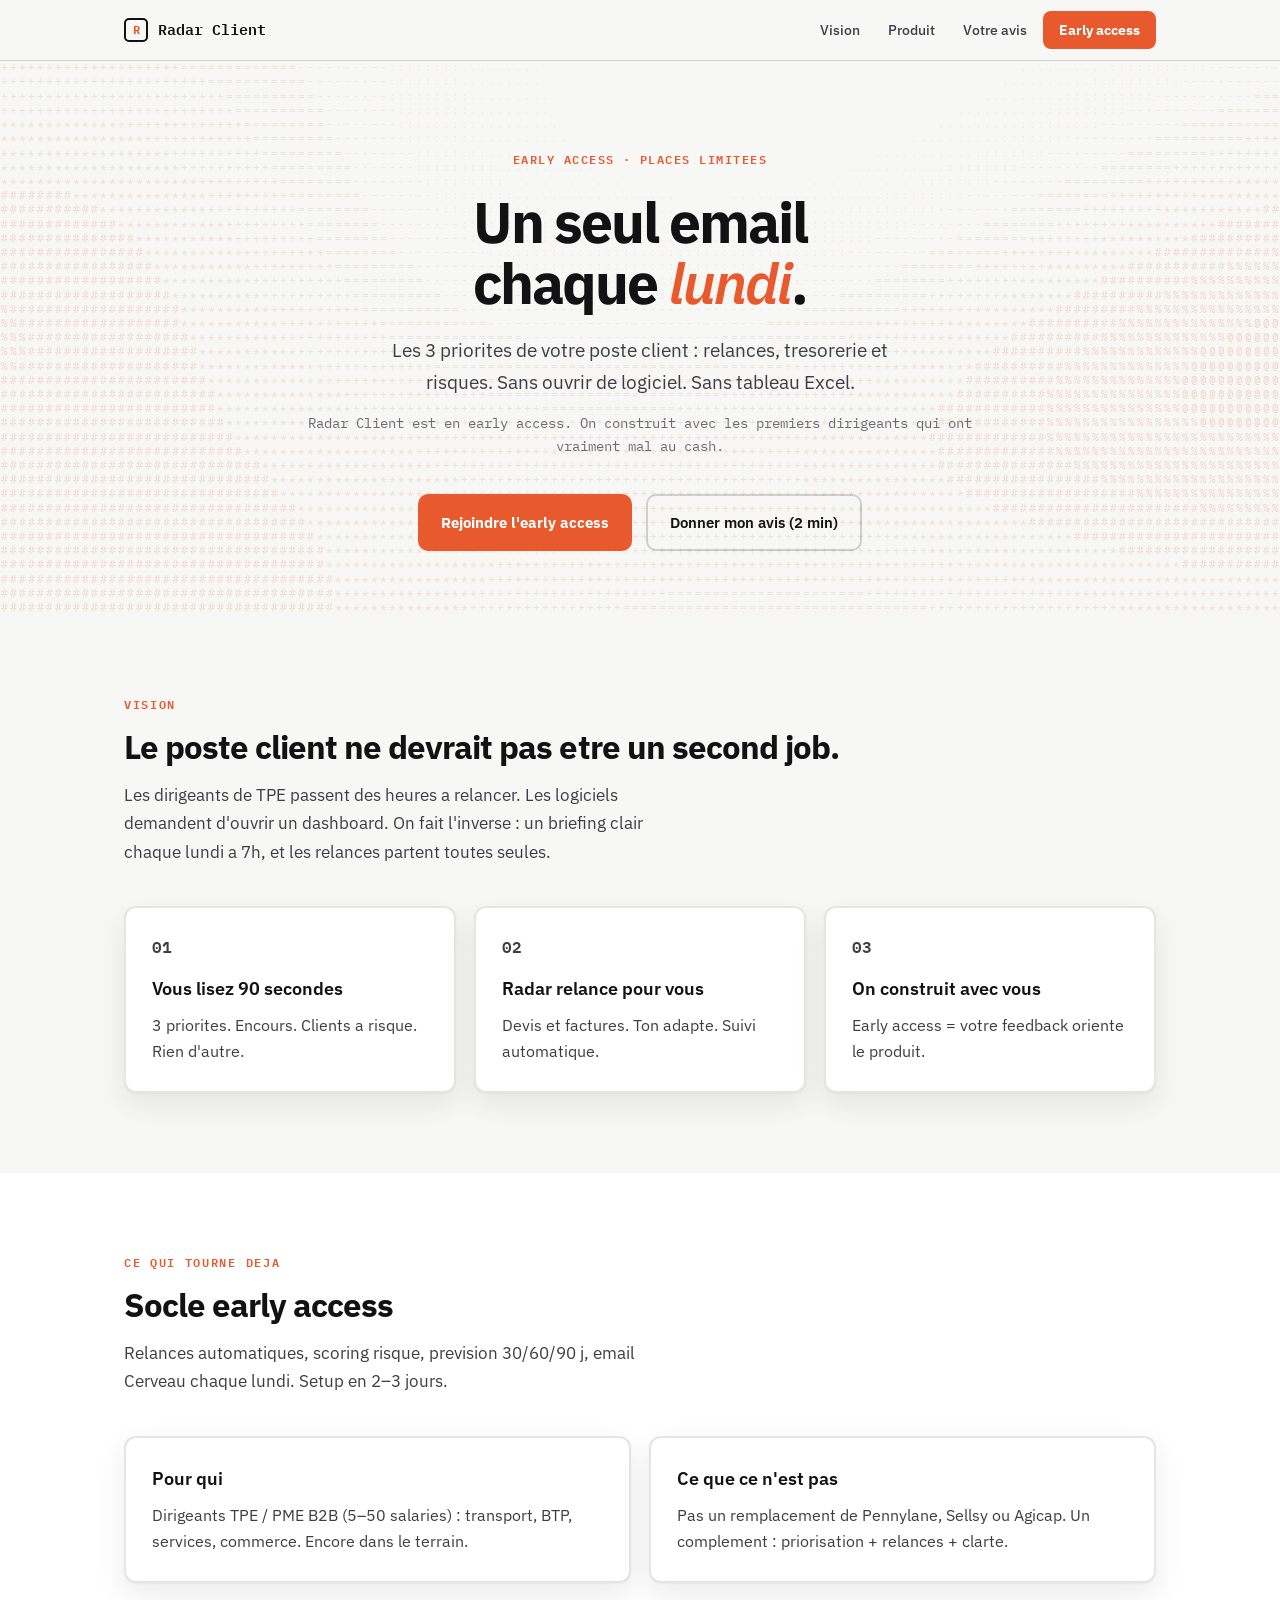
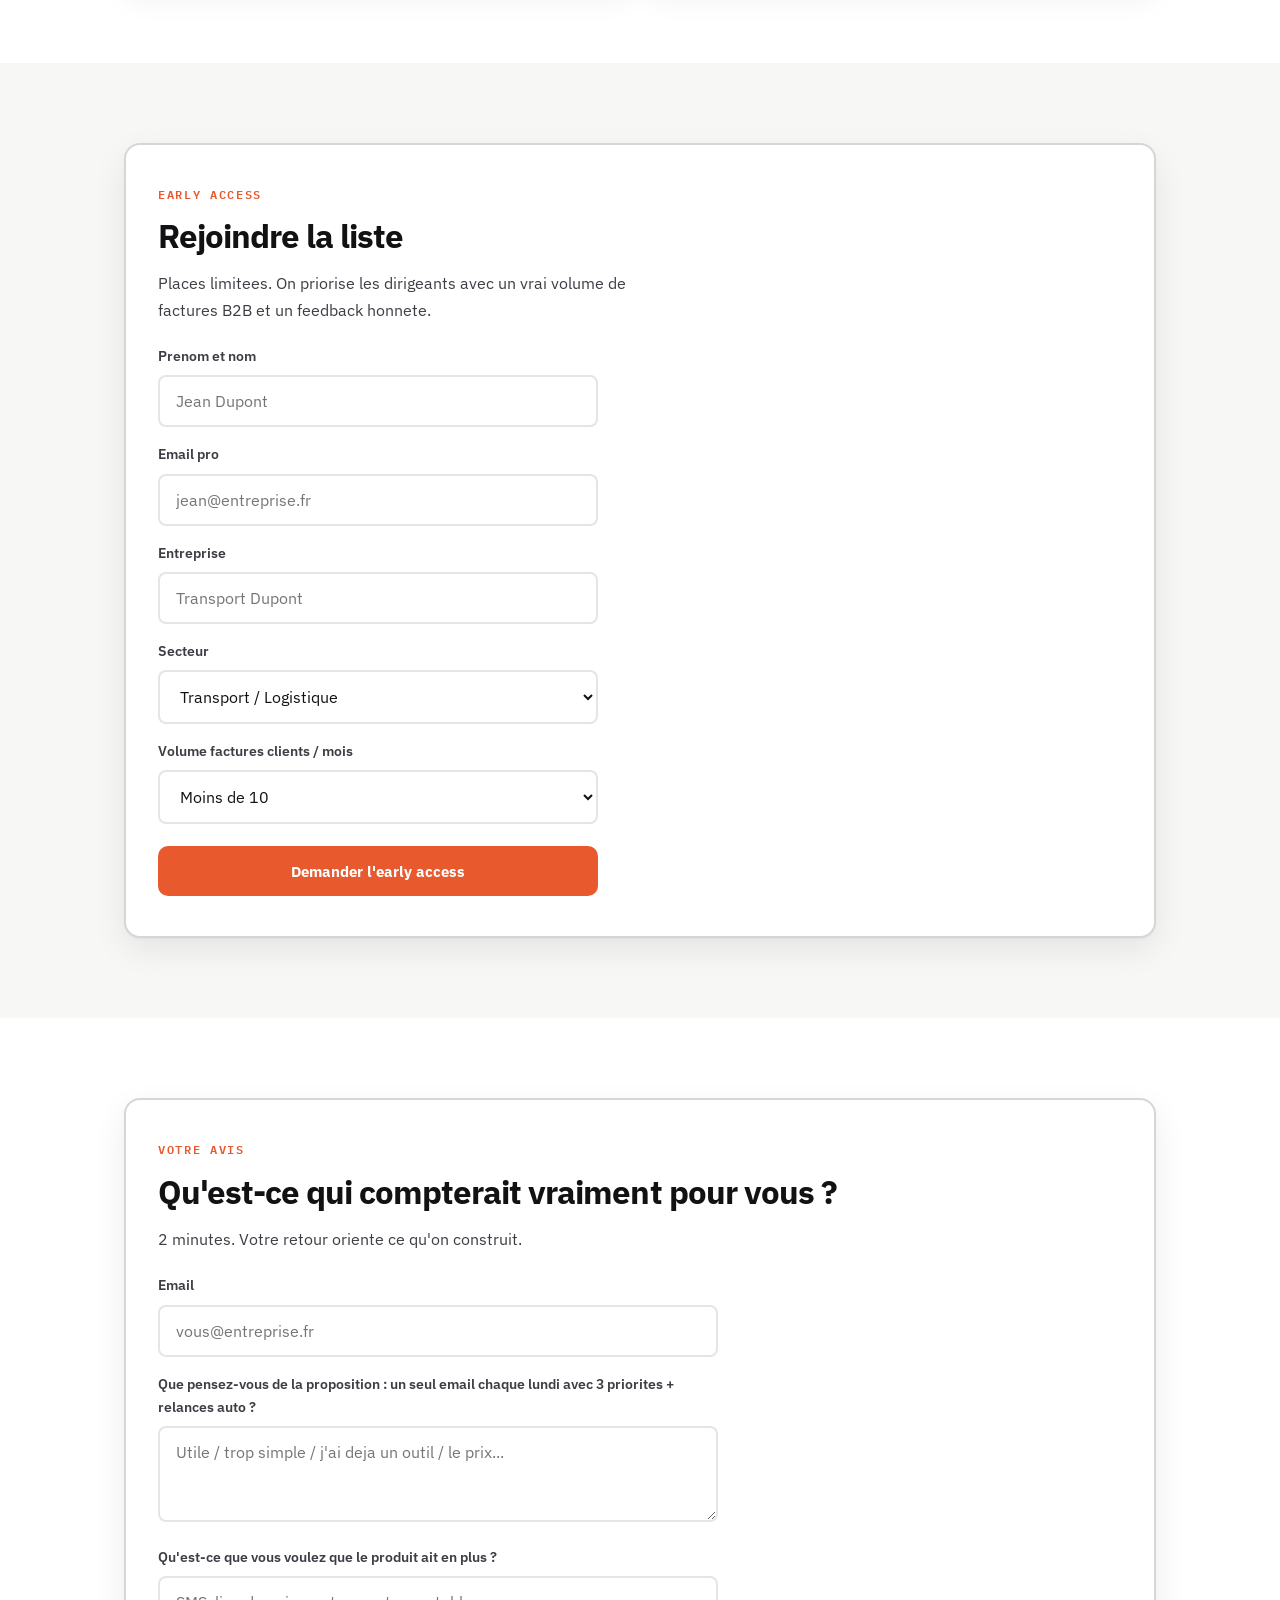
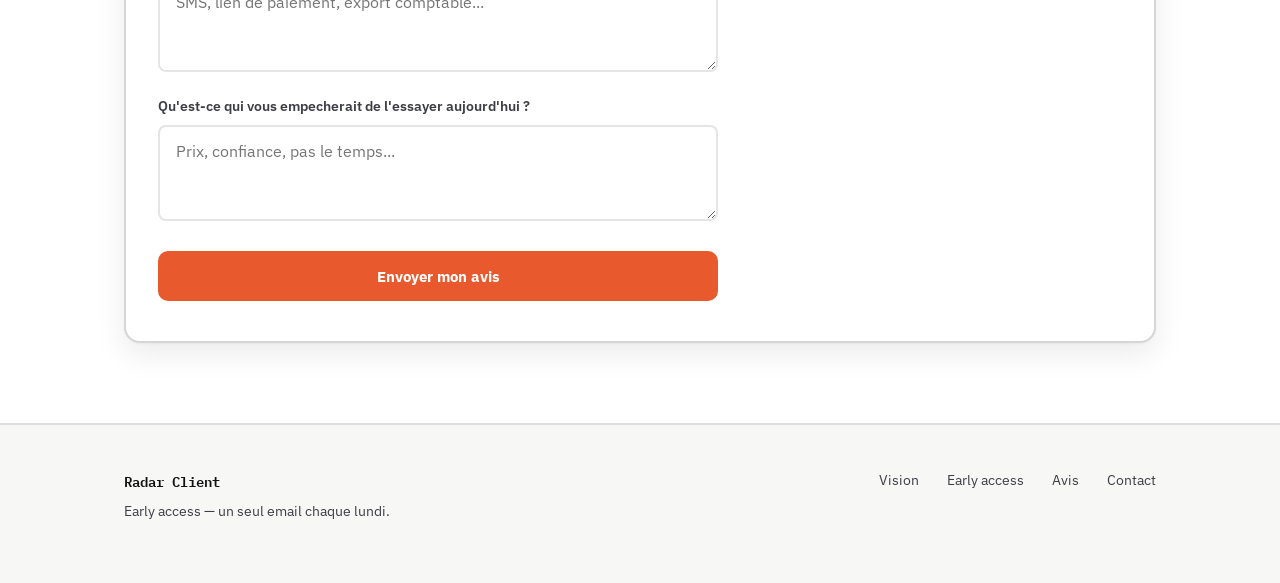
==== index.html @ 73549a12 "Light theme: cream background, dark text, soft shadows" ====
<!DOCTYPE html>
<html lang="fr">
<head>
<meta charset="UTF-8"/>
<meta name="viewport" content="width=device-width,initial-scale=1"/>
<title>Radar Client — Early Access | Un seul email chaque lundi</title>
<meta name="description" content="Early access Radar Client. DAF virtuel poste client. Relances, tresorerie, risques. Un email chaque lundi."/>
<meta name="theme-color" content="#f7f7f5"/>
<meta name="referrer" content="strict-origin-when-cross-origin"/>
<link rel="icon" href="/favicon.svg" type="image/svg+xml"/>
<link rel="apple-touch-icon" href="/favicon.svg"/>
<link href="https://fonts.googleapis.com/css2?family=IBM+Plex+Mono:wght@400;500;600&family=IBM+Plex+Sans:wght@400;500;600;700&display=swap" rel="stylesheet"/>
<style>
:root{--bg:#f7f7f5;--bg-soft:#ffffff;--surface:#ffffff;--border:rgba(0,0,0,.1);--border-strong:rgba(0,0,0,.16);--text:#121214;--text-muted:#3d3d45;--text-soft:#6b6b76;--accent:#e85a2e;--accent-soft:rgba(232,90,46,.14);--accent-border:rgba(232,90,46,.45);--shadow:0 1px 2px rgba(0,0,0,.04),0 12px 32px rgba(0,0,0,.08);--font:"IBM Plex Sans",system-ui,sans-serif;--mono:"IBM Plex Mono",ui-monospace,monospace;--radius:12px;--max:1080px}
*{box-sizing:border-box;margin:0;padding:0}html{scroll-behavior:smooth}body{font-family:var(--font);background:var(--bg);color:var(--text);line-height:1.65;min-height:100vh;-webkit-font-smoothing:antialiased}a{color:inherit;text-decoration:none}.wrap{width:100%;max-width:var(--max);margin:0 auto;padding:0 24px}
nav{position:sticky;top:0;z-index:100;background:rgba(247,247,245,.92);backdrop-filter:blur(16px);border-bottom:1px solid var(--border-strong)}.nav-inner{display:flex;align-items:center;justify-content:space-between;height:60px;max-width:var(--max);margin:0 auto;padding:0 24px;gap:16px}.logo{font-family:var(--mono);font-weight:600;font-size:.95rem;display:flex;align-items:center;gap:10px;color:var(--text)}.logo-mark{width:24px;height:24px;border:2px solid var(--text);border-radius:5px;display:grid;place-items:center;font-size:12px;font-weight:700;color:var(--accent)}.nav-links{display:flex;align-items:center;gap:4px;flex-wrap:wrap;justify-content:flex-end}.nav-links a{font-size:.85rem;font-weight:500;color:var(--text-muted);padding:7px 12px;border-radius:6px}.nav-links a:hover{color:var(--text);background:var(--bg)}.nav-cta{background:var(--accent)!important;color:#fff!important;padding:8px 16px!important;border-radius:8px!important;font-weight:700!important}.nav-toggle{display:none;background:none;border:1.5px solid var(--border-strong);border-radius:8px;padding:8px 12px;font-family:var(--mono);font-size:.8rem;cursor:pointer;color:var(--text)}
.hero{position:relative;padding:88px 0 64px;overflow:hidden}.hero-canvas-wrap{position:absolute;inset:0;pointer-events:none;opacity:.45}#wave{width:100%;height:100%;display:block}.hero-content{position:relative;z-index:2;text-align:center;max-width:720px;margin:0 auto}.eyebrow{font-family:var(--mono);font-size:.78rem;letter-spacing:.12em;text-transform:uppercase;color:var(--accent);margin-bottom:22px;font-weight:600}h1{font-size:clamp(2.35rem,5.8vw,3.55rem);font-weight:700;letter-spacing:-.035em;line-height:1.08;margin-bottom:20px;color:var(--text)}h1 em{font-style:italic;font-weight:600;color:var(--accent)}.hero-sub{font-size:1.2rem;color:var(--text-muted);max-width:540px;margin:0 auto 14px}.hero-note{font-family:var(--mono);font-size:.88rem;color:var(--text-soft);margin-bottom:36px}.hero-actions{display:flex;flex-wrap:wrap;gap:14px;justify-content:center}
.btn{display:inline-flex;align-items:center;justify-content:center;padding:14px 22px;border-radius:10px;font-weight:600;font-size:.95rem;border:1px solid transparent;cursor:pointer;transition:.15s;font-family:var(--font)}.btn-primary{background:var(--accent);color:#fff;font-weight:700}.btn-primary:hover{filter:brightness(1.08)}.btn-ghost{background:transparent;color:var(--text);border:2px solid var(--border-strong)}.btn-ghost:hover{background:#fff;border-color:var(--text)}
section{padding:80px 0}.section-label{font-family:var(--mono);font-size:.75rem;letter-spacing:.14em;text-transform:uppercase;color:var(--accent);margin-bottom:12px;font-weight:600}h2{font-size:clamp(1.55rem,3.2vw,2.05rem);font-weight:700;letter-spacing:-.03em;margin-bottom:14px;line-height:1.22;color:var(--text)}h3{font-size:1.1rem;font-weight:600;margin-bottom:10px;color:var(--text)}.section-intro{color:var(--text-muted);max-width:560px;margin-bottom:40px;font-size:1.08rem}
.grid-3{display:grid;grid-template-columns:repeat(3,1fr);gap:18px}.grid-2{display:grid;grid-template-columns:repeat(2,1fr);gap:18px}.card{background:var(--surface);border:2px solid var(--border);border-radius:var(--radius);padding:26px;box-shadow:var(--shadow)}.card:hover{border-color:var(--accent-border);background:#fafafa}.card p{color:var(--text-muted);font-size:.98rem}.card-num{font-family:var(--mono);font-size:.78rem;color:var(--accent);margin-bottom:14px;font-weight:600}
.panel{background:var(--surface);border:2px solid var(--border-strong);border-radius:16px;padding:40px 32px;box-shadow:var(--shadow)}.form{display:grid;gap:16px}.form label{font-size:.88rem;font-weight:600;color:var(--text-muted);display:block;margin-bottom:7px}.form input,.form select,.form textarea{width:100%;padding:14px 16px;border-radius:8px;border:2px solid var(--border);background:#fff;color:var(--text);font-family:var(--font);font-size:1rem}.form input:focus,.form select:focus,.form textarea:focus{outline:none;border-color:var(--accent);box-shadow:0 0 0 3px var(--accent-soft)}.form textarea{min-height:96px;resize:vertical}.form .btn{width:100%;margin-top:6px}.hp{position:absolute;left:-9999px;opacity:0;height:0;width:0;overflow:hidden}
footer{border-top:2px solid var(--border);padding:44px 0 60px;color:var(--text-muted);font-size:.88rem}.footer-inner{display:flex;flex-wrap:wrap;justify-content:space-between;gap:24px}.footer-brand{font-family:var(--mono);font-weight:600;color:var(--text);margin-bottom:8px}.footer-links{display:flex;flex-wrap:wrap;gap:16px 28px}
@media(max-width:900px){.grid-3{grid-template-columns:1fr 1fr}.nav-links{display:none}.nav-links.open{display:flex;flex-direction:column;position:absolute;top:60px;left:0;right:0;background:#fff;border-bottom:2px solid var(--border-strong);padding:12px 16px 16px}.nav-toggle{display:block}}
@media(max-width:640px){.grid-3,.grid-2{grid-template-columns:1fr}.hero{padding:64px 0 48px}section{padding:64px 0}.panel{padding:28px 20px}}
</style>
</head>
<body>
<nav><div class="nav-inner">
<a href="#" class="logo"><span class="logo-mark">R</span> Radar Client</a>
<button class="nav-toggle" type="button" onclick="document.querySelector('.nav-links').classList.toggle('open')">Menu</button>
<div class="nav-links">
<a href="#vision">Vision</a><a href="#produit">Produit</a><a href="#feedback">Votre avis</a>
<a class="nav-cta" href="#early">Early access</a>
</div></div></nav>
<header class="hero">
<div class="hero-canvas-wrap" aria-hidden="true"><canvas id="wave"></canvas></div>
<div class="wrap hero-content">
<p class="eyebrow">Early access · Places limitees</p>
<h1>Un seul email<br>chaque <em>lundi</em>.</h1>
<p class="hero-sub">Les 3 priorites de votre poste client : relances, tresorerie et risques. Sans ouvrir de logiciel. Sans tableau Excel.</p>
<p class="hero-note">Radar Client est en early access. On construit avec les premiers dirigeants qui ont vraiment mal au cash.</p>
<div class="hero-actions">
<a class="btn btn-primary" href="#early">Rejoindre l'early access</a>
<a class="btn btn-ghost" href="#feedback">Donner mon avis (2 min)</a>
</div></div></header>
<section id="vision"><div class="wrap">
<p class="section-label">Vision</p>
<h2>Le poste client ne devrait pas etre un second job.</h2>
<p class="section-intro">Les dirigeants de TPE passent des heures a relancer. Les logiciels demandent d'ouvrir un dashboard. On fait l'inverse : un briefing clair chaque lundi a 7h, et les relances partent toutes seules.</p>
<div class="grid-3">
<div class="card"><p class="card-num">01</p><h3>Vous lisez 90 secondes</h3><p>3 priorites. Encours. Clients a risque. Rien d'autre.</p></div>
<div class="card"><p class="card-num">02</p><h3>Radar relance pour vous</h3><p>Devis et factures. Ton adapte. Suivi automatique.</p></div>
<div class="card"><p class="card-num">03</p><h3>On construit avec vous</h3><p>Early access = votre feedback oriente le produit.</p></div>
</div></div></section>
<section id="produit" style="background:var(--bg-soft)"><div class="wrap">
<p class="section-label">Ce qui tourne deja</p>
<h2>Socle early access</h2>
<p class="section-intro">Relances automatiques, scoring risque, prevision 30/60/90 j, email Cerveau chaque lundi. Setup en 2–3 jours.</p>
<div class="grid-2">
<div class="card"><h3>Pour qui</h3><p>Dirigeants TPE / PME B2B (5–50 salaries) : transport, BTP, services, commerce. Encore dans le terrain.</p></div>
<div class="card"><h3>Ce que ce n'est pas</h3><p>Pas un remplacement de Pennylane, Sellsy ou Agicap. Un complement : priorisation + relances + clarte.</p></div>
</div></div></section>
<section id="early"><div class="wrap"><div class="panel">
<p class="section-label">Early access</p>
<h2>Rejoindre la liste</h2>
<p style="color:var(--text-muted);margin-bottom:22px;max-width:520px">Places limitees. On priorise les dirigeants avec un vrai volume de factures B2B et un feedback honnete.</p>
<form class="form" style="max-width:440px" action="https://formsubmit.co/a60d117dd60c9fa5b6931e8608d5826e" method="POST">
<input type="hidden" name="_subject" value="Early access Radar Client"/>
<input type="hidden" name="_captcha" value="false"/>
<input type="hidden" name="_template" value="table"/>
<input type="hidden" name="_next" value="https://radar-client-weld.vercel.app/?sent=early"/>
<input type="text" name="_honey" class="hp" tabindex="-1" autocomplete="off"/>
<div><label for="e-name">Prenom et nom</label><input id="e-name" name="name" required maxlength="120" placeholder="Jean Dupont"/></div>
<div><label for="e-email">Email pro</label><input id="e-email" name="email" type="email" required maxlength="200" placeholder="jean@entreprise.fr"/></div>
<div><label for="e-company">Entreprise</label><input id="e-company" name="company" required maxlength="120" placeholder="Transport Dupont"/></div>
<div><label for="e-sector">Secteur</label><select id="e-sector" name="sector"><option>Transport / Logistique</option><option>BTP</option><option>Services</option><option>Commerce</option><option>Industrie</option><option>Autre</option></select></div>
<div><label for="e-vol">Volume factures clients / mois</label><select id="e-vol" name="volume"><option>Moins de 10</option><option>10–30</option><option>30–100</option><option>Plus de 100</option></select></div>
<button type="submit" class="btn btn-primary">Demander l'early access</button>
</form></div></div></section>
<section id="feedback" style="background:var(--bg-soft)"><div class="wrap"><div class="panel">
<p class="section-label">Votre avis</p>
<h2>Qu'est-ce qui compterait vraiment pour vous ?</h2>
<p style="color:var(--text-muted);margin-bottom:22px;max-width:560px">2 minutes. Votre retour oriente ce qu'on construit.</p>
<form class="form" style="max-width:560px" action="https://formsubmit.co/a60d117dd60c9fa5b6931e8608d5826e" method="POST">
<input type="hidden" name="_subject" value="Avis produit Radar Client"/>
<input type="hidden" name="_captcha" value="false"/>
<input type="hidden" name="_template" value="table"/>
<input type="hidden" name="_next" value="https://radar-client-weld.vercel.app/?sent=feedback"/>
<input type="text" name="_honey" class="hp" tabindex="-1" autocomplete="off"/>
<div><label for="f-email">Email</label><input id="f-email" name="email" type="email" required maxlength="200" placeholder="vous@entreprise.fr"/></div>
<div><label for="f-value">Que pensez-vous de la proposition : un seul email chaque lundi avec 3 priorites + relances auto ?</label><textarea id="f-value" name="value_prop" required maxlength="2000" placeholder="Utile / trop simple / j'ai deja un outil / le prix..."></textarea></div>
<div><label for="f-want">Qu'est-ce que vous voulez que le produit ait en plus ?</label><textarea id="f-want" name="features_wanted" required maxlength="2000" placeholder="SMS, lien de paiement, export comptable..."></textarea></div>
<div><label for="f-block">Qu'est-ce qui vous empecherait de l'essayer aujourd'hui ?</label><textarea id="f-block" name="blocker" maxlength="2000" placeholder="Prix, confiance, pas le temps..."></textarea></div>
<button type="submit" class="btn btn-primary">Envoyer mon avis</button>
</form></div></div></section>
<footer><div class="wrap footer-inner">
<div><div class="footer-brand">Radar Client</div><p>Early access — un seul email chaque lundi.</p></div>
<div class="footer-links">
<a href="#vision">Vision</a><a href="#early">Early access</a><a href="#feedback">Avis</a>
<a href="mailto:radarcleintv3@gmail.com">Contact</a>
</div></div></footer>
<script>
document.querySelectorAll('.nav-links a').forEach(a=>a.addEventListener('click',()=>document.querySelector('.nav-links').classList.remove('open')));
(function(){var p=new URLSearchParams(location.search);if(p.get('sent')==='early'||p.get('sent')==='feedback'){var el=document.createElement('div');el.style.cssText='position:fixed;bottom:24px;left:50%;transform:translateX(-50%);background:#fff;border:2px solid #e85a2e;color:#121214;padding:14px 22px;border-radius:10px;font-family:IBM Plex Mono,monospace;font-size:0.9rem;z-index:999;box-shadow:0 12px 32px rgba(0,0,0,.12)';el.textContent=p.get('sent')==='early'?'Merci. Early access bien recu.':'Merci. Votre avis est bien arrive.';document.body.appendChild(el);setTimeout(function(){el.remove()},5000);history.replaceState({},'',location.pathname)}})();
(function(){var canvas=document.getElementById('wave');if(!canvas)return;var ctx=canvas.getContext('2d'),dpr=Math.min(devicePixelRatio||1,2),w,h,t=0;function resize(){var p=canvas.parentElement;w=p.clientWidth;h=p.clientHeight;canvas.width=w*dpr;canvas.height=h*dpr;canvas.style.width=w+'px';canvas.style.height=h+'px';ctx.setTransform(dpr,0,0,dpr,0,0)}function draw(){t+=0.012;ctx.clearRect(0,0,w,h);var rows=Math.max(18,Math.floor(h/14)),cols=Math.max(40,Math.floor(w/9)),cw=w/cols,ch=h/rows;ctx.font='11px "IBM Plex Mono",monospace';ctx.textAlign='center';ctx.textBaseline='middle';var chars=' .:-=+*#%@';for(var y=0;y<rows;y++)for(var x=0;x<cols;x++){var nx=x/cols,ny=y/rows,v=Math.sin(nx*6.2+t*1.1)*.45+Math.sin(ny*4.5-t*.9)*.35+Math.sin((nx+ny)*5+t*.7)*.25;v+=(ny-.35)*.55;var idx=Math.max(0,Math.min(chars.length-1,Math.floor(((v+1)/2)*(chars.length-1))));var a=.12+(idx/(chars.length-1))*.4;ctx.fillStyle='rgba(232,90,46,'+a.toFixed(3)+')';ctx.fillText(chars[idx],x*cw+cw/2,y*ch+ch/2)}requestAnimationFrame(draw)}resize();addEventListener('resize',resize);draw()})();
</script>
</body>
</html>
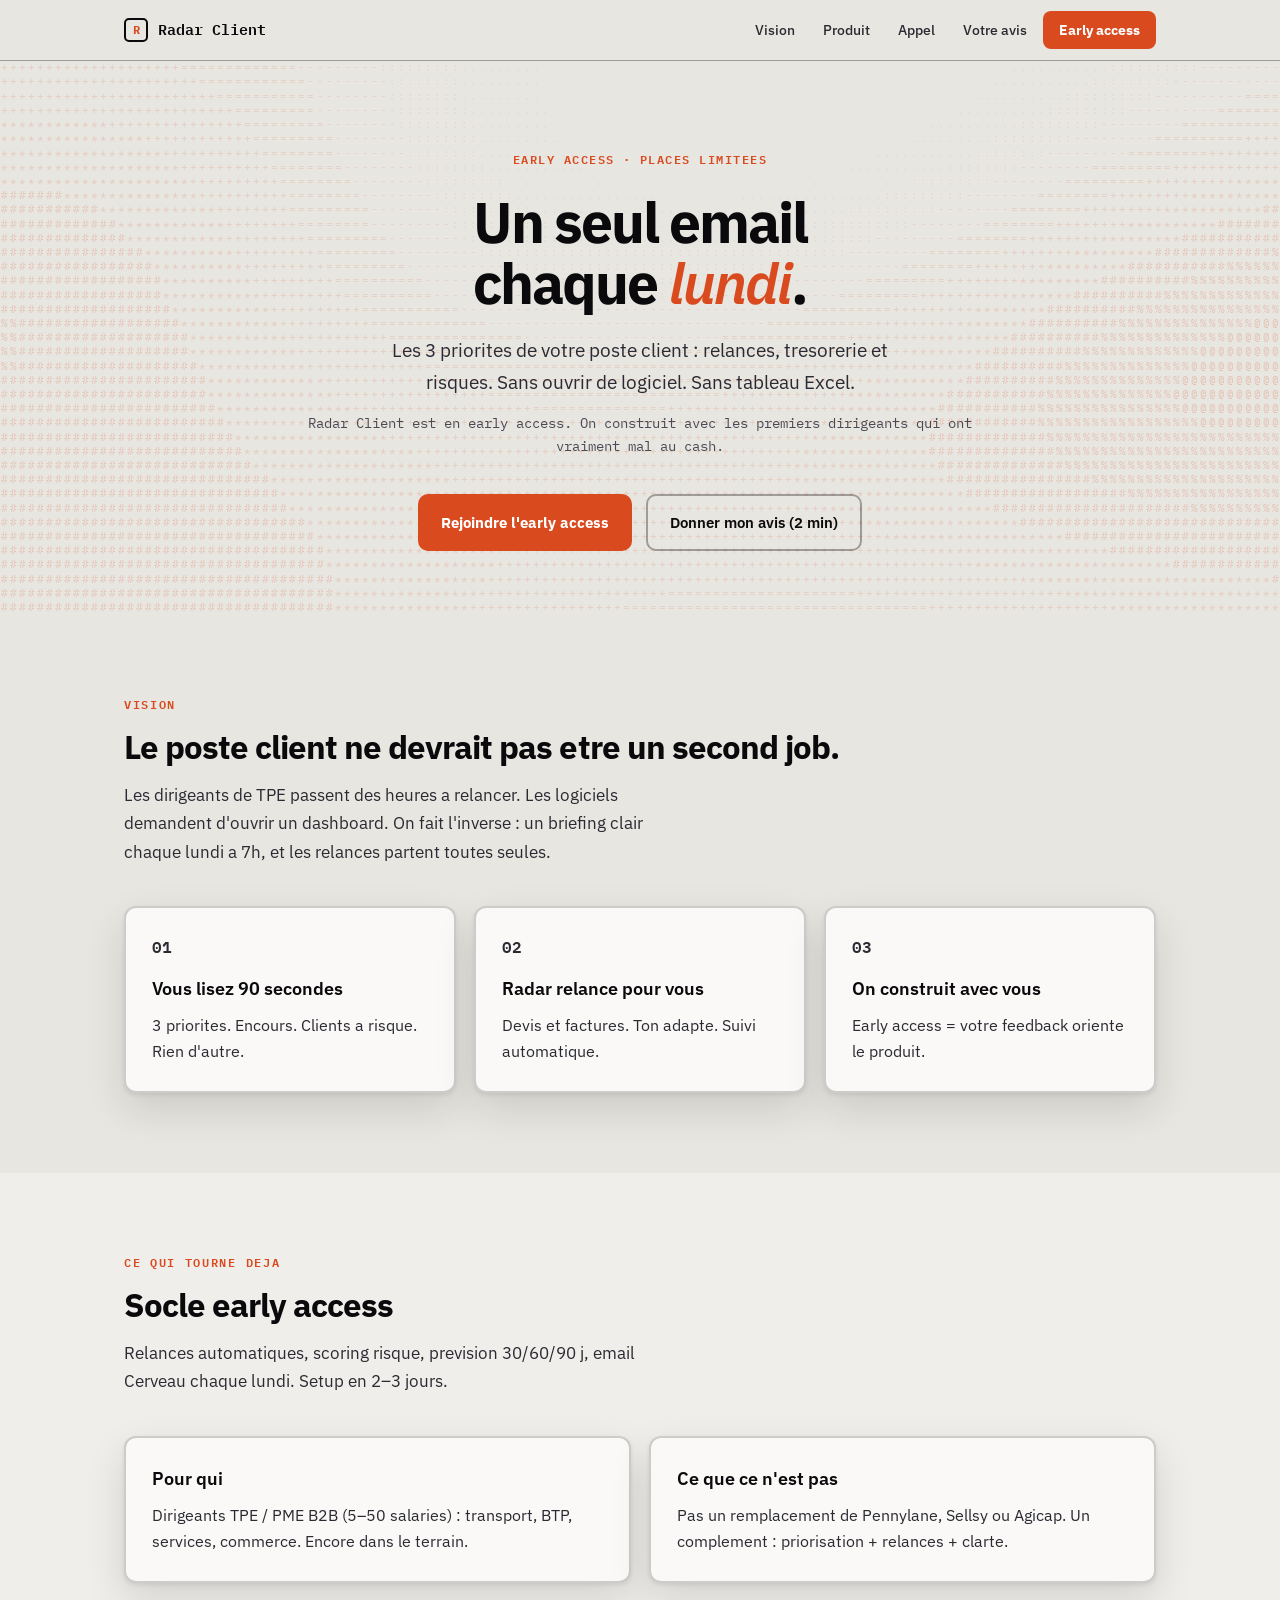
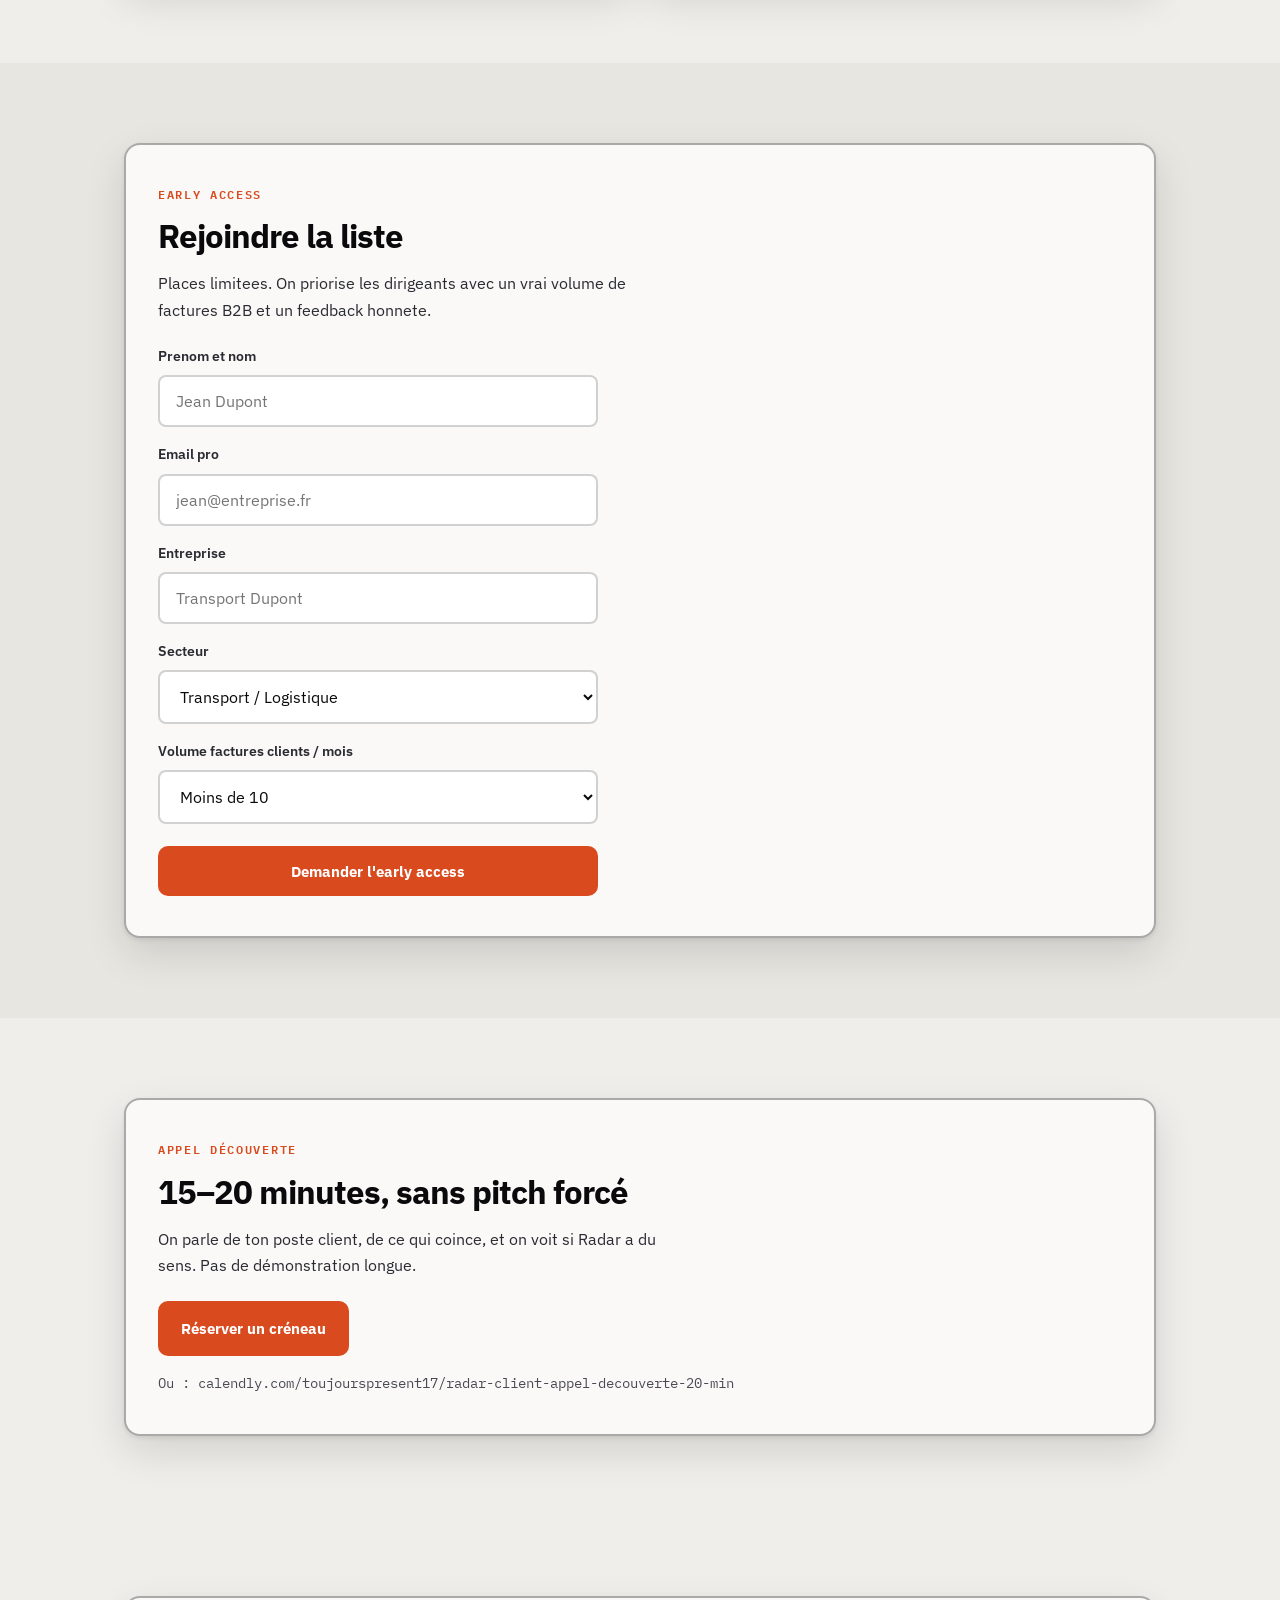
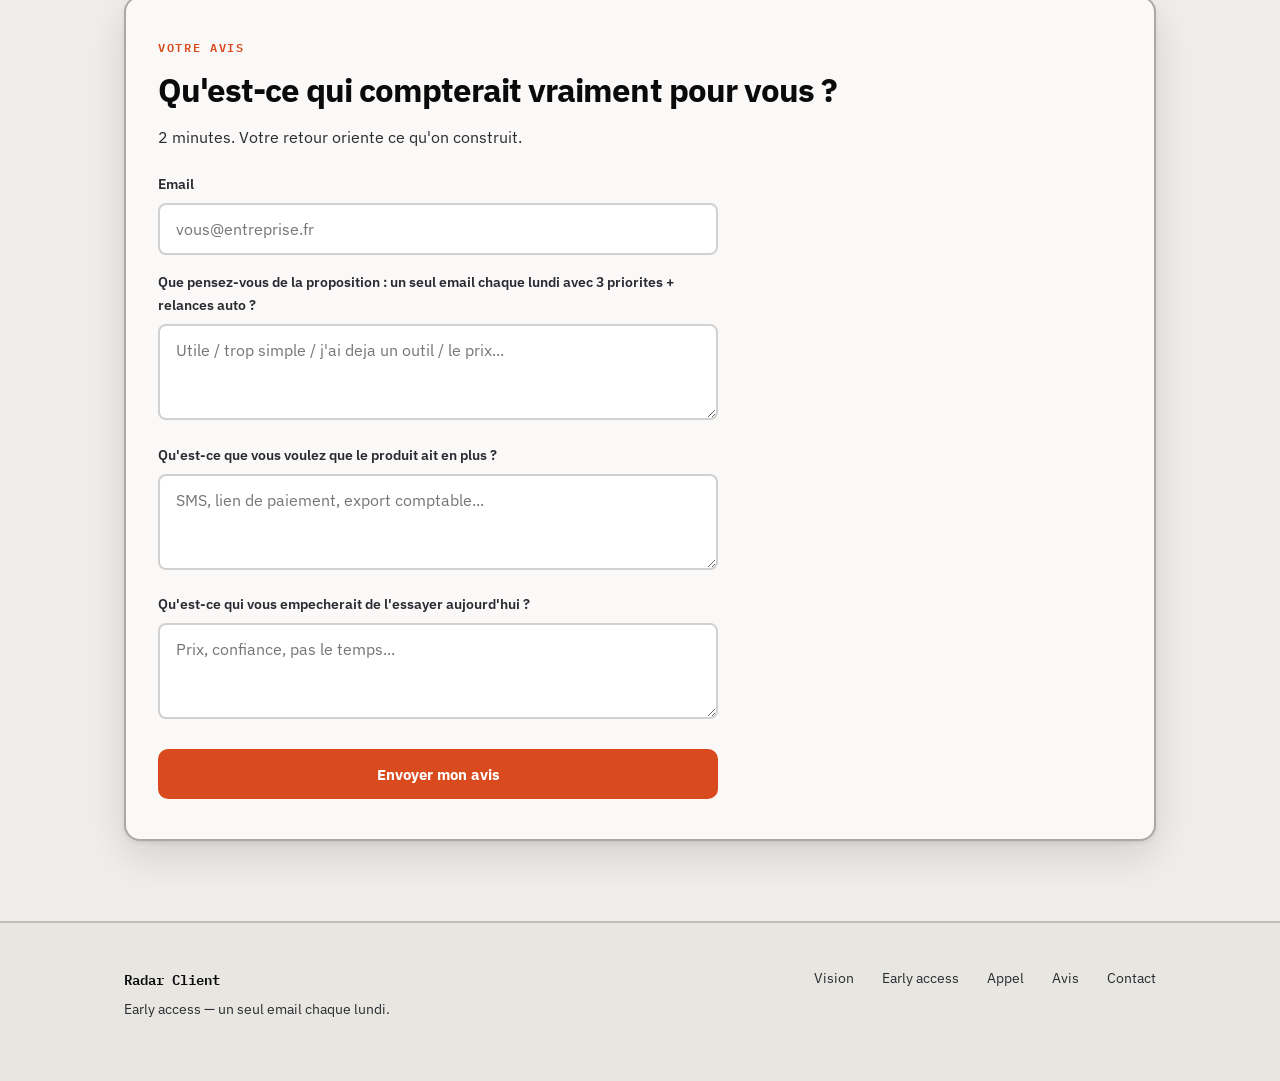
==== commit 3aa8e8f1: "Higher contrast theme + Calendly discovery call section" ====
--- a/index.html
+++ b/index.html
@@ -5,22 +5,22 @@
 <meta name="viewport" content="width=device-width,initial-scale=1"/>
 <title>Radar Client — Early Access | Un seul email chaque lundi</title>
 <meta name="description" content="Early access Radar Client. DAF virtuel poste client. Relances, tresorerie, risques. Un email chaque lundi."/>
-<meta name="theme-color" content="#f7f7f5"/>
+<meta name="theme-color" content="#e8e6e1"/>
 <meta name="referrer" content="strict-origin-when-cross-origin"/>
 <link rel="icon" href="/favicon.svg" type="image/svg+xml"/>
 <link rel="apple-touch-icon" href="/favicon.svg"/>
 <link href="https://fonts.googleapis.com/css2?family=IBM+Plex+Mono:wght@400;500;600&family=IBM+Plex+Sans:wght@400;500;600;700&display=swap" rel="stylesheet"/>
 <style>
-:root{--bg:#f7f7f5;--bg-soft:#ffffff;--surface:#ffffff;--border:rgba(0,0,0,.1);--border-strong:rgba(0,0,0,.16);--text:#121214;--text-muted:#3d3d45;--text-soft:#6b6b76;--accent:#e85a2e;--accent-soft:rgba(232,90,46,.14);--accent-border:rgba(232,90,46,.45);--shadow:0 1px 2px rgba(0,0,0,.04),0 12px 32px rgba(0,0,0,.08);--font:"IBM Plex Sans",system-ui,sans-serif;--mono:"IBM Plex Mono",ui-monospace,monospace;--radius:12px;--max:1080px}
+:root{--bg:#e8e6e1;--bg-soft:#f0eeea;--surface:#faf9f7;--border:rgba(0,0,0,.18);--border-strong:rgba(0,0,0,.32);--text:#0a0a0c;--text-muted:#2a2a32;--text-soft:#4a4a55;--accent:#d94a1f;--accent-soft:rgba(217,74,31,.18);--accent-border:rgba(217,74,31,.55);--shadow:0 2px 4px rgba(0,0,0,.08),0 16px 40px rgba(0,0,0,.12);--font:"IBM Plex Sans",system-ui,sans-serif;--mono:"IBM Plex Mono",ui-monospace,monospace;--radius:12px;--max:1080px}
 *{box-sizing:border-box;margin:0;padding:0}html{scroll-behavior:smooth}body{font-family:var(--font);background:var(--bg);color:var(--text);line-height:1.65;min-height:100vh;-webkit-font-smoothing:antialiased}a{color:inherit;text-decoration:none}.wrap{width:100%;max-width:var(--max);margin:0 auto;padding:0 24px}
-nav{position:sticky;top:0;z-index:100;background:rgba(247,247,245,.92);backdrop-filter:blur(16px);border-bottom:1px solid var(--border-strong)}.nav-inner{display:flex;align-items:center;justify-content:space-between;height:60px;max-width:var(--max);margin:0 auto;padding:0 24px;gap:16px}.logo{font-family:var(--mono);font-weight:600;font-size:.95rem;display:flex;align-items:center;gap:10px;color:var(--text)}.logo-mark{width:24px;height:24px;border:2px solid var(--text);border-radius:5px;display:grid;place-items:center;font-size:12px;font-weight:700;color:var(--accent)}.nav-links{display:flex;align-items:center;gap:4px;flex-wrap:wrap;justify-content:flex-end}.nav-links a{font-size:.85rem;font-weight:500;color:var(--text-muted);padding:7px 12px;border-radius:6px}.nav-links a:hover{color:var(--text);background:var(--bg)}.nav-cta{background:var(--accent)!important;color:#fff!important;padding:8px 16px!important;border-radius:8px!important;font-weight:700!important}.nav-toggle{display:none;background:none;border:1.5px solid var(--border-strong);border-radius:8px;padding:8px 12px;font-family:var(--mono);font-size:.8rem;cursor:pointer;color:var(--text)}
+nav{position:sticky;top:0;z-index:100;background:rgba(232,230,225,.95);backdrop-filter:blur(16px);border-bottom:1px solid var(--border-strong)}.nav-inner{display:flex;align-items:center;justify-content:space-between;height:60px;max-width:var(--max);margin:0 auto;padding:0 24px;gap:16px}.logo{font-family:var(--mono);font-weight:600;font-size:.95rem;display:flex;align-items:center;gap:10px;color:var(--text)}.logo-mark{width:24px;height:24px;border:2px solid var(--text);border-radius:5px;display:grid;place-items:center;font-size:12px;font-weight:700;color:var(--accent)}.nav-links{display:flex;align-items:center;gap:4px;flex-wrap:wrap;justify-content:flex-end}.nav-links a{font-size:.85rem;font-weight:500;color:var(--text-muted);padding:7px 12px;border-radius:6px}.nav-links a:hover{color:var(--text);background:var(--bg)}.nav-cta{background:var(--accent)!important;color:#fff!important;padding:8px 16px!important;border-radius:8px!important;font-weight:700!important}.nav-toggle{display:none;background:none;border:1.5px solid var(--border-strong);border-radius:8px;padding:8px 12px;font-family:var(--mono);font-size:.8rem;cursor:pointer;color:var(--text)}
 .hero{position:relative;padding:88px 0 64px;overflow:hidden}.hero-canvas-wrap{position:absolute;inset:0;pointer-events:none;opacity:.45}#wave{width:100%;height:100%;display:block}.hero-content{position:relative;z-index:2;text-align:center;max-width:720px;margin:0 auto}.eyebrow{font-family:var(--mono);font-size:.78rem;letter-spacing:.12em;text-transform:uppercase;color:var(--accent);margin-bottom:22px;font-weight:600}h1{font-size:clamp(2.35rem,5.8vw,3.55rem);font-weight:700;letter-spacing:-.035em;line-height:1.08;margin-bottom:20px;color:var(--text)}h1 em{font-style:italic;font-weight:600;color:var(--accent)}.hero-sub{font-size:1.2rem;color:var(--text-muted);max-width:540px;margin:0 auto 14px}.hero-note{font-family:var(--mono);font-size:.88rem;color:var(--text-soft);margin-bottom:36px}.hero-actions{display:flex;flex-wrap:wrap;gap:14px;justify-content:center}
-.btn{display:inline-flex;align-items:center;justify-content:center;padding:14px 22px;border-radius:10px;font-weight:600;font-size:.95rem;border:1px solid transparent;cursor:pointer;transition:.15s;font-family:var(--font)}.btn-primary{background:var(--accent);color:#fff;font-weight:700}.btn-primary:hover{filter:brightness(1.08)}.btn-ghost{background:transparent;color:var(--text);border:2px solid var(--border-strong)}.btn-ghost:hover{background:#fff;border-color:var(--text)}
+.btn{display:inline-flex;align-items:center;justify-content:center;padding:14px 22px;border-radius:10px;font-weight:600;font-size:.95rem;border:1px solid transparent;cursor:pointer;transition:.15s;font-family:var(--font)}.btn-primary{background:var(--accent);color:#fff;font-weight:700}.btn-primary:hover{filter:brightness(1.08)}.btn-ghost{background:transparent;color:var(--text);border:2px solid var(--border-strong)}.btn-ghost:hover{background:var(--surface);border-color:var(--text)}
 section{padding:80px 0}.section-label{font-family:var(--mono);font-size:.75rem;letter-spacing:.14em;text-transform:uppercase;color:var(--accent);margin-bottom:12px;font-weight:600}h2{font-size:clamp(1.55rem,3.2vw,2.05rem);font-weight:700;letter-spacing:-.03em;margin-bottom:14px;line-height:1.22;color:var(--text)}h3{font-size:1.1rem;font-weight:600;margin-bottom:10px;color:var(--text)}.section-intro{color:var(--text-muted);max-width:560px;margin-bottom:40px;font-size:1.08rem}
-.grid-3{display:grid;grid-template-columns:repeat(3,1fr);gap:18px}.grid-2{display:grid;grid-template-columns:repeat(2,1fr);gap:18px}.card{background:var(--surface);border:2px solid var(--border);border-radius:var(--radius);padding:26px;box-shadow:var(--shadow)}.card:hover{border-color:var(--accent-border);background:#fafafa}.card p{color:var(--text-muted);font-size:.98rem}.card-num{font-family:var(--mono);font-size:.78rem;color:var(--accent);margin-bottom:14px;font-weight:600}
+.grid-3{display:grid;grid-template-columns:repeat(3,1fr);gap:18px}.grid-2{display:grid;grid-template-columns:repeat(2,1fr);gap:18px}.card{background:var(--surface);border:2px solid var(--border);border-radius:var(--radius);padding:26px;box-shadow:var(--shadow)}.card:hover{border-color:var(--accent-border);background:#fff}.card p{color:var(--text-muted);font-size:.98rem}.card-num{font-family:var(--mono);font-size:.78rem;color:var(--accent);margin-bottom:14px;font-weight:600}
 .panel{background:var(--surface);border:2px solid var(--border-strong);border-radius:16px;padding:40px 32px;box-shadow:var(--shadow)}.form{display:grid;gap:16px}.form label{font-size:.88rem;font-weight:600;color:var(--text-muted);display:block;margin-bottom:7px}.form input,.form select,.form textarea{width:100%;padding:14px 16px;border-radius:8px;border:2px solid var(--border);background:#fff;color:var(--text);font-family:var(--font);font-size:1rem}.form input:focus,.form select:focus,.form textarea:focus{outline:none;border-color:var(--accent);box-shadow:0 0 0 3px var(--accent-soft)}.form textarea{min-height:96px;resize:vertical}.form .btn{width:100%;margin-top:6px}.hp{position:absolute;left:-9999px;opacity:0;height:0;width:0;overflow:hidden}
 footer{border-top:2px solid var(--border);padding:44px 0 60px;color:var(--text-muted);font-size:.88rem}.footer-inner{display:flex;flex-wrap:wrap;justify-content:space-between;gap:24px}.footer-brand{font-family:var(--mono);font-weight:600;color:var(--text);margin-bottom:8px}.footer-links{display:flex;flex-wrap:wrap;gap:16px 28px}
-@media(max-width:900px){.grid-3{grid-template-columns:1fr 1fr}.nav-links{display:none}.nav-links.open{display:flex;flex-direction:column;position:absolute;top:60px;left:0;right:0;background:#fff;border-bottom:2px solid var(--border-strong);padding:12px 16px 16px}.nav-toggle{display:block}}
+@media(max-width:900px){.grid-3{grid-template-columns:1fr 1fr}.nav-links{display:none}.nav-links.open{display:flex;flex-direction:column;position:absolute;top:60px;left:0;right:0;background:var(--surface);border-bottom:2px solid var(--border-strong);padding:12px 16px 16px}.nav-toggle{display:block}}
 @media(max-width:640px){.grid-3,.grid-2{grid-template-columns:1fr}.hero{padding:64px 0 48px}section{padding:64px 0}.panel{padding:28px 20px}}
 </style>
 </head>
@@ -29,7 +29,7 @@
 <a href="#" class="logo"><span class="logo-mark">R</span> Radar Client</a>
 <button class="nav-toggle" type="button" onclick="document.querySelector('.nav-links').classList.toggle('open')">Menu</button>
 <div class="nav-links">
-<a href="#vision">Vision</a><a href="#produit">Produit</a><a href="#feedback">Votre avis</a>
+<a href="#vision">Vision</a><a href="#produit">Produit</a><a href="#rdv">Appel</a><a href="#feedback">Votre avis</a>
 <a class="nav-cta" href="#early">Early access</a>
 </div></div></nav>
 <header class="hero">
@@ -77,6 +77,14 @@
 <div><label for="e-vol">Volume factures clients / mois</label><select id="e-vol" name="volume"><option>Moins de 10</option><option>10–30</option><option>30–100</option><option>Plus de 100</option></select></div>
 <button type="submit" class="btn btn-primary">Demander l'early access</button>
 </form></div></div></section>
+
+<section id="rdv" style="background:var(--bg-soft)"><div class="wrap"><div class="panel">
+<p class="section-label">Appel découverte</p>
+<h2>15–20 minutes, sans pitch forcé</h2>
+<p style="color:var(--text-muted);margin-bottom:22px;max-width:520px">On parle de ton poste client, de ce qui coince, et on voit si Radar a du sens. Pas de démonstration longue.</p>
+<a class="btn btn-primary" href="https://calendly.com/toujourspresent17/radar-client-appel-decouverte-20-min" target="_blank" rel="noopener">Réserver un créneau</a>
+<p style="margin-top:16px;font-family:var(--mono);font-size:.85rem;color:var(--text-soft)">Ou : calendly.com/toujourspresent17/radar-client-appel-decouverte-20-min</p>
+</div></div></section>
 <section id="feedback" style="background:var(--bg-soft)"><div class="wrap"><div class="panel">
 <p class="section-label">Votre avis</p>
 <h2>Qu'est-ce qui compterait vraiment pour vous ?</h2>
@@ -96,13 +104,13 @@
 <footer><div class="wrap footer-inner">
 <div><div class="footer-brand">Radar Client</div><p>Early access — un seul email chaque lundi.</p></div>
 <div class="footer-links">
-<a href="#vision">Vision</a><a href="#early">Early access</a><a href="#feedback">Avis</a>
+<a href="#vision">Vision</a><a href="#early">Early access</a><a href="#rdv">Appel</a><a href="#feedback">Avis</a>
 <a href="mailto:radarcleintv3@gmail.com">Contact</a>
 </div></div></footer>
 <script>
 document.querySelectorAll('.nav-links a').forEach(a=>a.addEventListener('click',()=>document.querySelector('.nav-links').classList.remove('open')));
-(function(){var p=new URLSearchParams(location.search);if(p.get('sent')==='early'||p.get('sent')==='feedback'){var el=document.createElement('div');el.style.cssText='position:fixed;bottom:24px;left:50%;transform:translateX(-50%);background:#fff;border:2px solid #e85a2e;color:#121214;padding:14px 22px;border-radius:10px;font-family:IBM Plex Mono,monospace;font-size:0.9rem;z-index:999;box-shadow:0 12px 32px rgba(0,0,0,.12)';el.textContent=p.get('sent')==='early'?'Merci. Early access bien recu.':'Merci. Votre avis est bien arrive.';document.body.appendChild(el);setTimeout(function(){el.remove()},5000);history.replaceState({},'',location.pathname)}})();
-(function(){var canvas=document.getElementById('wave');if(!canvas)return;var ctx=canvas.getContext('2d'),dpr=Math.min(devicePixelRatio||1,2),w,h,t=0;function resize(){var p=canvas.parentElement;w=p.clientWidth;h=p.clientHeight;canvas.width=w*dpr;canvas.height=h*dpr;canvas.style.width=w+'px';canvas.style.height=h+'px';ctx.setTransform(dpr,0,0,dpr,0,0)}function draw(){t+=0.012;ctx.clearRect(0,0,w,h);var rows=Math.max(18,Math.floor(h/14)),cols=Math.max(40,Math.floor(w/9)),cw=w/cols,ch=h/rows;ctx.font='11px "IBM Plex Mono",monospace';ctx.textAlign='center';ctx.textBaseline='middle';var chars=' .:-=+*#%@';for(var y=0;y<rows;y++)for(var x=0;x<cols;x++){var nx=x/cols,ny=y/rows,v=Math.sin(nx*6.2+t*1.1)*.45+Math.sin(ny*4.5-t*.9)*.35+Math.sin((nx+ny)*5+t*.7)*.25;v+=(ny-.35)*.55;var idx=Math.max(0,Math.min(chars.length-1,Math.floor(((v+1)/2)*(chars.length-1))));var a=.12+(idx/(chars.length-1))*.4;ctx.fillStyle='rgba(232,90,46,'+a.toFixed(3)+')';ctx.fillText(chars[idx],x*cw+cw/2,y*ch+ch/2)}requestAnimationFrame(draw)}resize();addEventListener('resize',resize);draw()})();
+(function(){var p=new URLSearchParams(location.search);if(p.get('sent')==='early'||p.get('sent')==='feedback'){var el=document.createElement('div');el.style.cssText='position:fixed;bottom:24px;left:50%;transform:translateX(-50%);background:#fff;border:2px solid #d94a1f;color:#0a0a0c;padding:14px 22px;border-radius:10px;font-family:IBM Plex Mono,monospace;font-size:0.9rem;z-index:999;box-shadow:0 12px 32px rgba(0,0,0,.12)';el.textContent=p.get('sent')==='early'?'Merci. Early access bien recu.':'Merci. Votre avis est bien arrive.';document.body.appendChild(el);setTimeout(function(){el.remove()},5000);history.replaceState({},'',location.pathname)}})();
+(function(){var canvas=document.getElementById('wave');if(!canvas)return;var ctx=canvas.getContext('2d'),dpr=Math.min(devicePixelRatio||1,2),w,h,t=0;function resize(){var p=canvas.parentElement;w=p.clientWidth;h=p.clientHeight;canvas.width=w*dpr;canvas.height=h*dpr;canvas.style.width=w+'px';canvas.style.height=h+'px';ctx.setTransform(dpr,0,0,dpr,0,0)}function draw(){t+=0.012;ctx.clearRect(0,0,w,h);var rows=Math.max(18,Math.floor(h/14)),cols=Math.max(40,Math.floor(w/9)),cw=w/cols,ch=h/rows;ctx.font='11px "IBM Plex Mono",monospace';ctx.textAlign='center';ctx.textBaseline='middle';var chars=' .:-=+*#%@';for(var y=0;y<rows;y++)for(var x=0;x<cols;x++){var nx=x/cols,ny=y/rows,v=Math.sin(nx*6.2+t*1.1)*.45+Math.sin(ny*4.5-t*.9)*.35+Math.sin((nx+ny)*5+t*.7)*.25;v+=(ny-.35)*.55;var idx=Math.max(0,Math.min(chars.length-1,Math.floor(((v+1)/2)*(chars.length-1))));var a=.12+(idx/(chars.length-1))*.4;ctx.fillStyle='rgba(217,74,31,'+a.toFixed(3)+')';ctx.fillText(chars[idx],x*cw+cw/2,y*ch+ch/2)}requestAnimationFrame(draw)}resize();addEventListener('resize',resize);draw()})();
 </script>
 </body>
 </html>
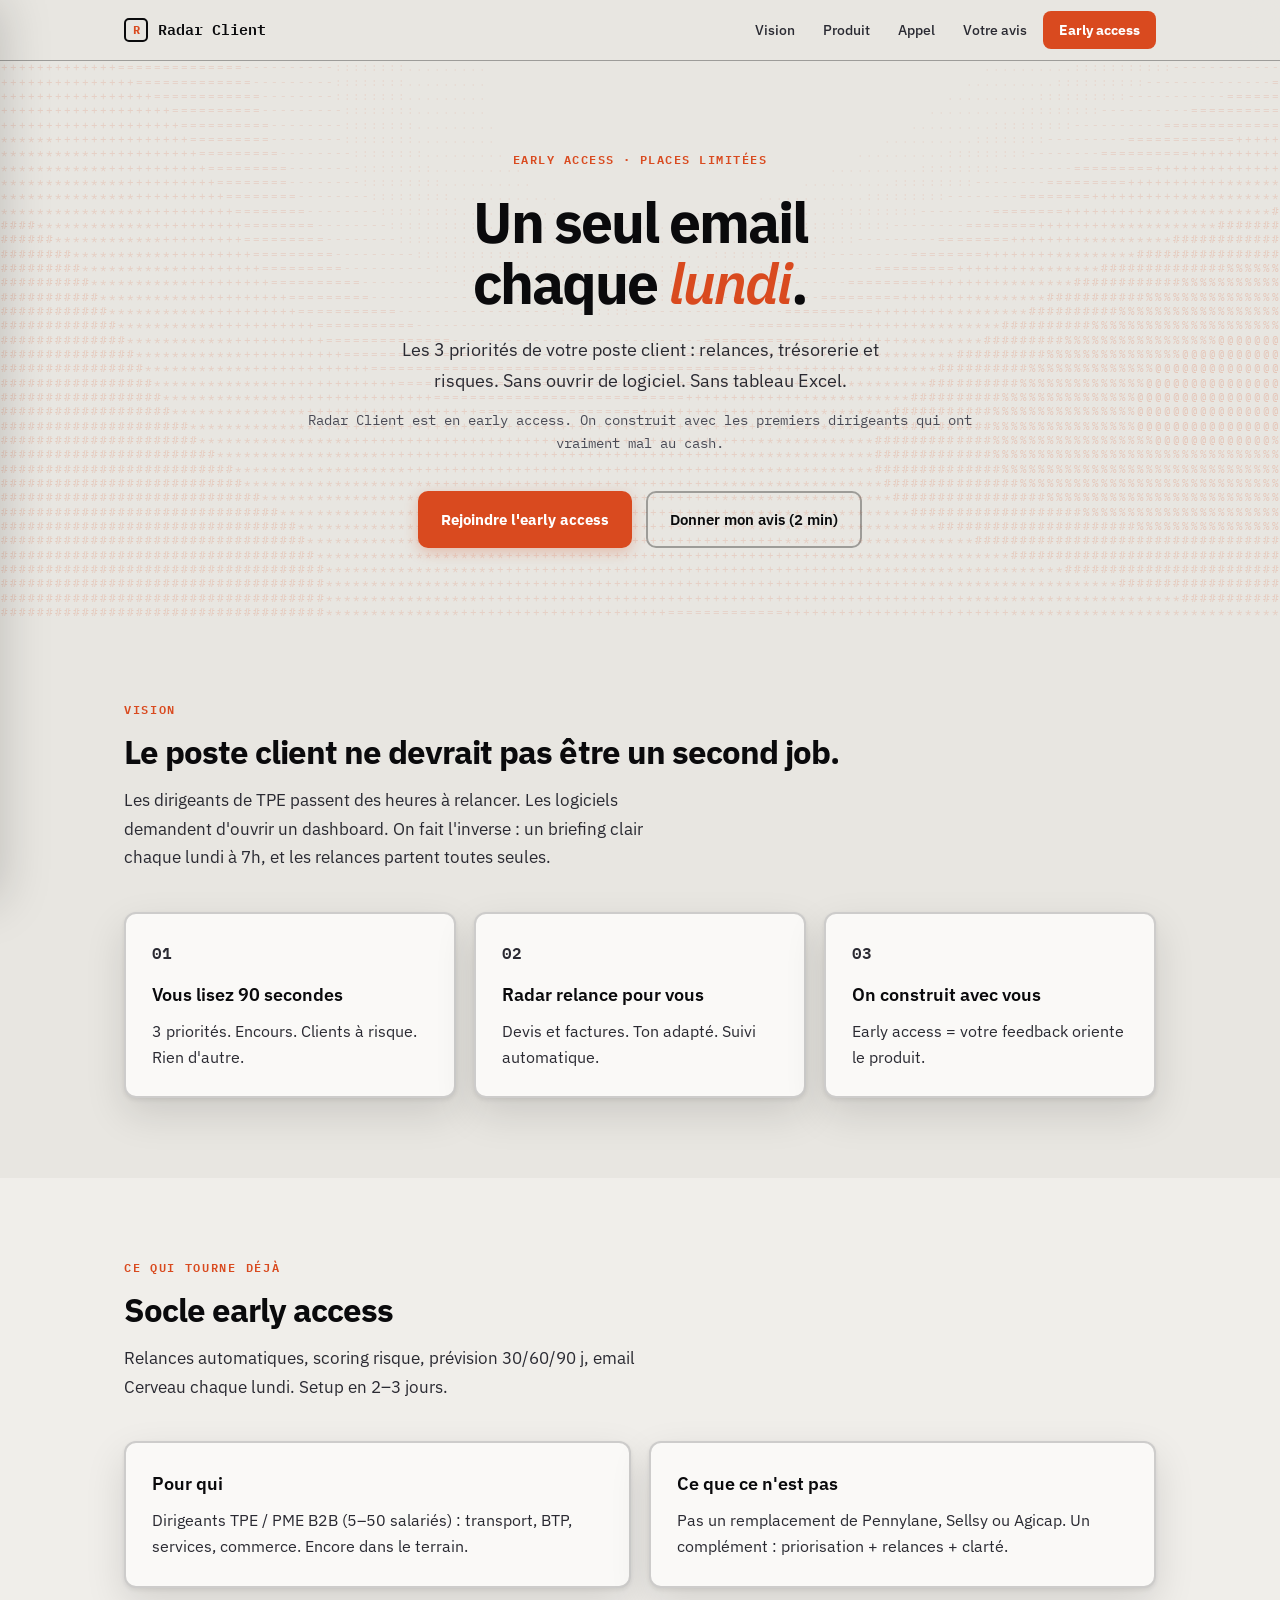
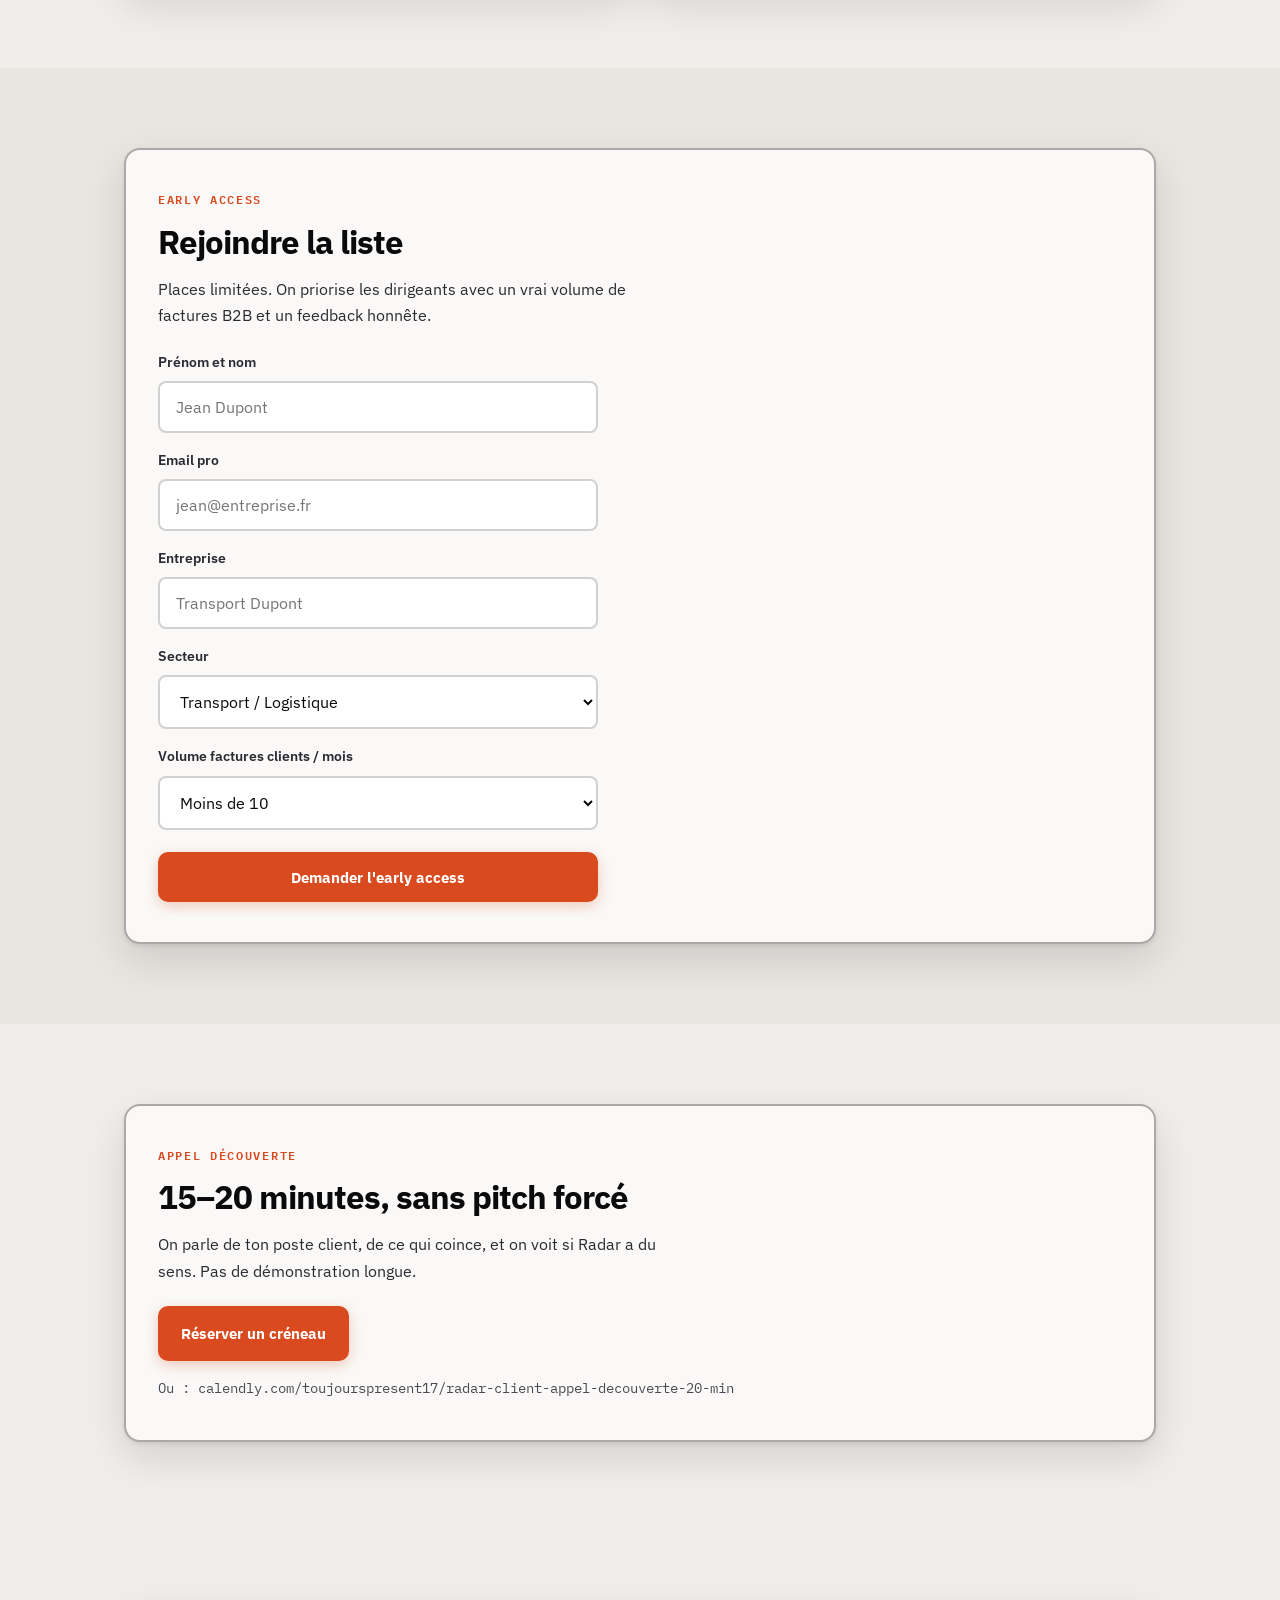
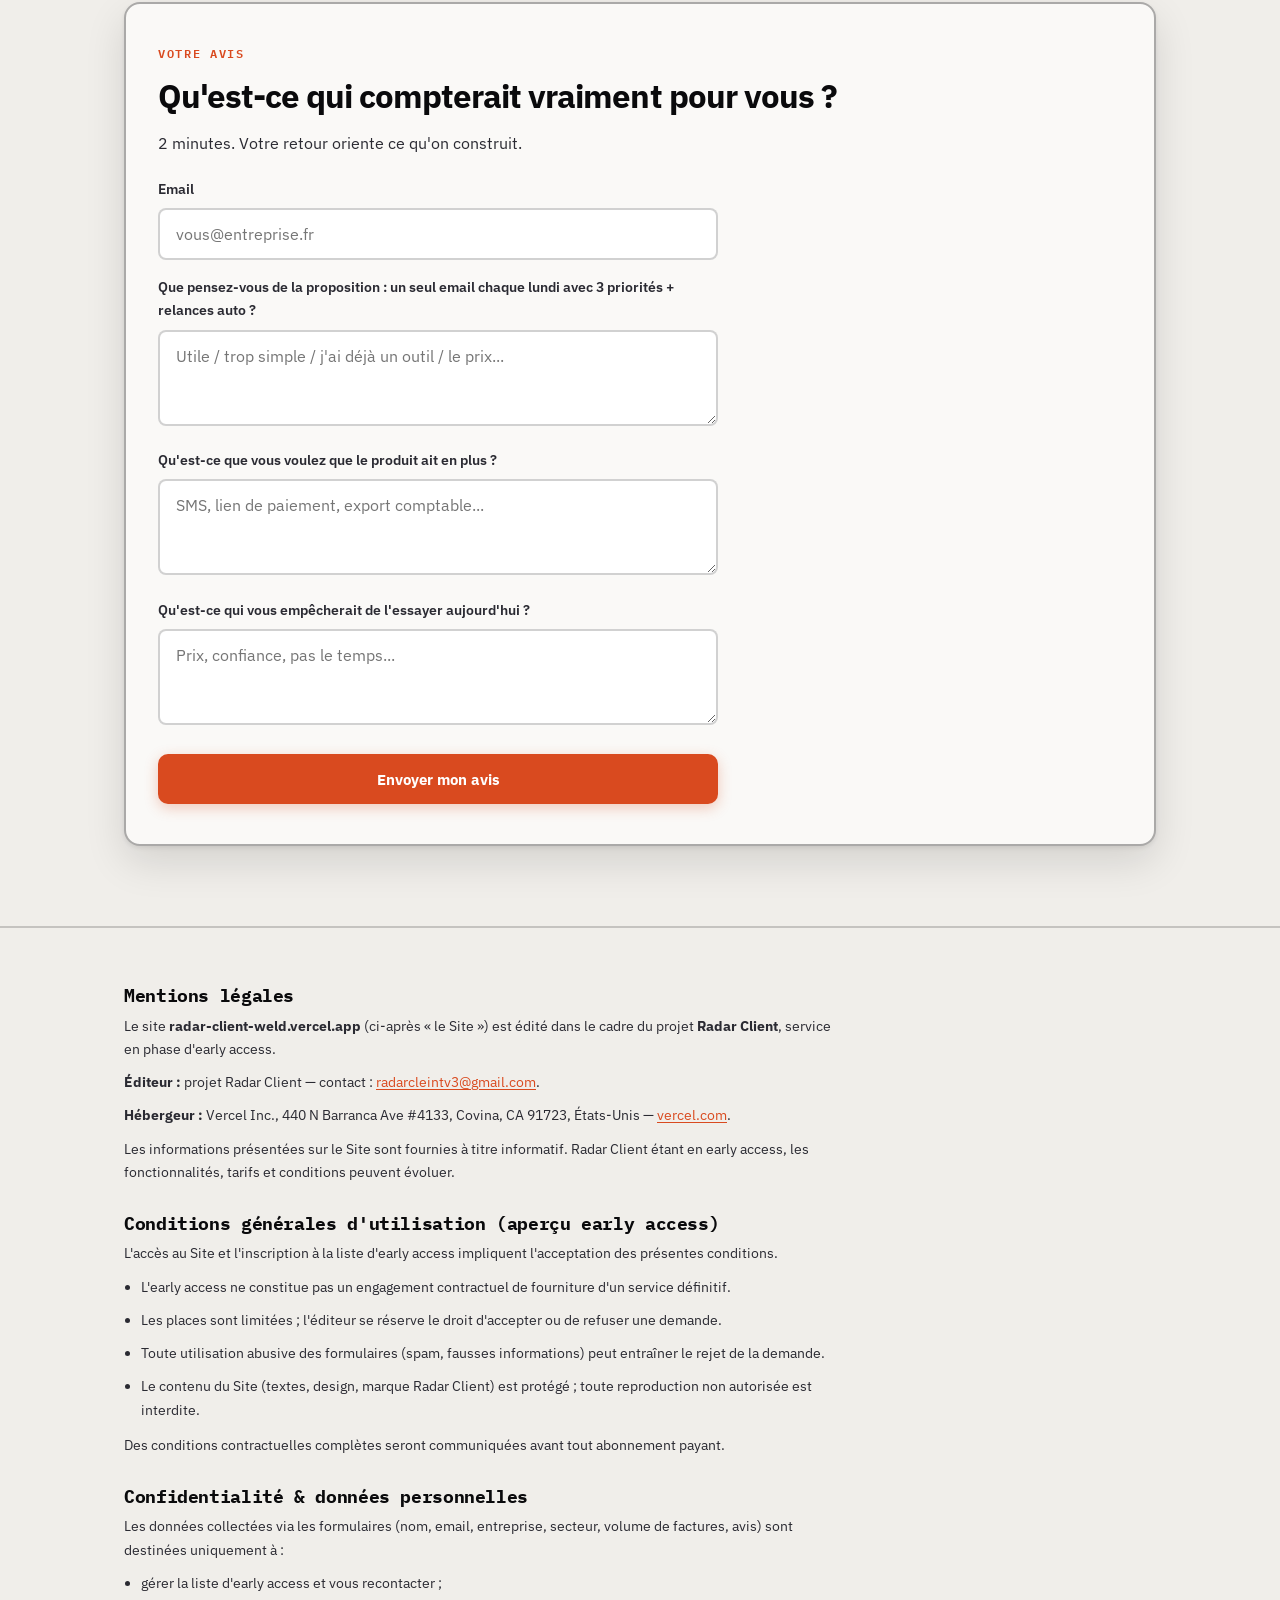
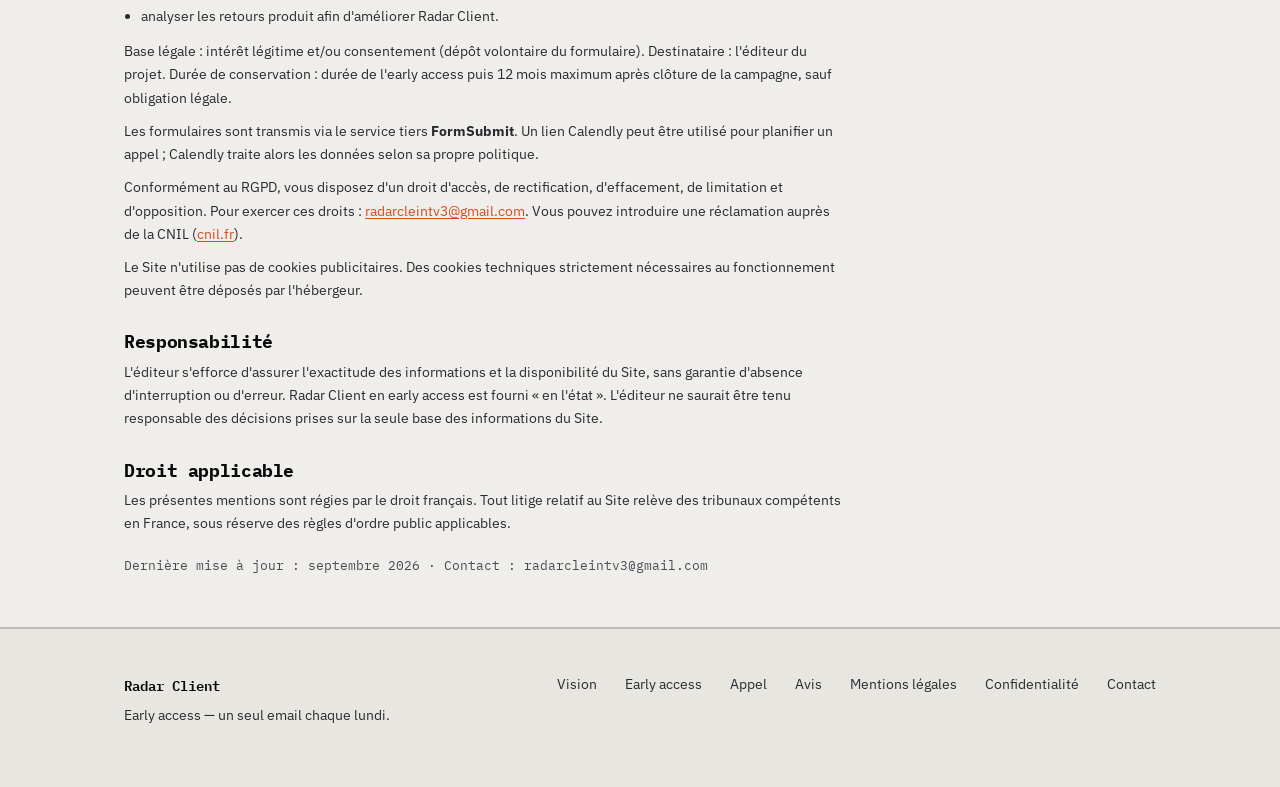
==== commit 8de912c4: "Mobile left drawer menu, scroll animations, legal clauses" ====
--- a/index.html
+++ b/index.html
@@ -2,115 +2,553 @@
 <html lang="fr">
 <head>
 <meta charset="UTF-8"/>
-<meta name="viewport" content="width=device-width,initial-scale=1"/>
+<meta name="viewport" content="width=device-width,initial-scale=1,viewport-fit=cover"/>
 <title>Radar Client — Early Access | Un seul email chaque lundi</title>
-<meta name="description" content="Early access Radar Client. DAF virtuel poste client. Relances, tresorerie, risques. Un email chaque lundi."/>
+<meta name="description" content="Early access Radar Client. DAF virtuel poste client. Relances, trésorerie, risques. Un email chaque lundi."/>
 <meta name="theme-color" content="#e8e6e1"/>
 <meta name="referrer" content="strict-origin-when-cross-origin"/>
 <link rel="icon" href="/favicon.svg" type="image/svg+xml"/>
 <link rel="apple-touch-icon" href="/favicon.svg"/>
 <link href="https://fonts.googleapis.com/css2?family=IBM+Plex+Mono:wght@400;500;600&family=IBM+Plex+Sans:wght@400;500;600;700&display=swap" rel="stylesheet"/>
 <style>
-:root{--bg:#e8e6e1;--bg-soft:#f0eeea;--surface:#faf9f7;--border:rgba(0,0,0,.18);--border-strong:rgba(0,0,0,.32);--text:#0a0a0c;--text-muted:#2a2a32;--text-soft:#4a4a55;--accent:#d94a1f;--accent-soft:rgba(217,74,31,.18);--accent-border:rgba(217,74,31,.55);--shadow:0 2px 4px rgba(0,0,0,.08),0 16px 40px rgba(0,0,0,.12);--font:"IBM Plex Sans",system-ui,sans-serif;--mono:"IBM Plex Mono",ui-monospace,monospace;--radius:12px;--max:1080px}
-*{box-sizing:border-box;margin:0;padding:0}html{scroll-behavior:smooth}body{font-family:var(--font);background:var(--bg);color:var(--text);line-height:1.65;min-height:100vh;-webkit-font-smoothing:antialiased}a{color:inherit;text-decoration:none}.wrap{width:100%;max-width:var(--max);margin:0 auto;padding:0 24px}
-nav{position:sticky;top:0;z-index:100;background:rgba(232,230,225,.95);backdrop-filter:blur(16px);border-bottom:1px solid var(--border-strong)}.nav-inner{display:flex;align-items:center;justify-content:space-between;height:60px;max-width:var(--max);margin:0 auto;padding:0 24px;gap:16px}.logo{font-family:var(--mono);font-weight:600;font-size:.95rem;display:flex;align-items:center;gap:10px;color:var(--text)}.logo-mark{width:24px;height:24px;border:2px solid var(--text);border-radius:5px;display:grid;place-items:center;font-size:12px;font-weight:700;color:var(--accent)}.nav-links{display:flex;align-items:center;gap:4px;flex-wrap:wrap;justify-content:flex-end}.nav-links a{font-size:.85rem;font-weight:500;color:var(--text-muted);padding:7px 12px;border-radius:6px}.nav-links a:hover{color:var(--text);background:var(--bg)}.nav-cta{background:var(--accent)!important;color:#fff!important;padding:8px 16px!important;border-radius:8px!important;font-weight:700!important}.nav-toggle{display:none;background:none;border:1.5px solid var(--border-strong);border-radius:8px;padding:8px 12px;font-family:var(--mono);font-size:.8rem;cursor:pointer;color:var(--text)}
-.hero{position:relative;padding:88px 0 64px;overflow:hidden}.hero-canvas-wrap{position:absolute;inset:0;pointer-events:none;opacity:.45}#wave{width:100%;height:100%;display:block}.hero-content{position:relative;z-index:2;text-align:center;max-width:720px;margin:0 auto}.eyebrow{font-family:var(--mono);font-size:.78rem;letter-spacing:.12em;text-transform:uppercase;color:var(--accent);margin-bottom:22px;font-weight:600}h1{font-size:clamp(2.35rem,5.8vw,3.55rem);font-weight:700;letter-spacing:-.035em;line-height:1.08;margin-bottom:20px;color:var(--text)}h1 em{font-style:italic;font-weight:600;color:var(--accent)}.hero-sub{font-size:1.2rem;color:var(--text-muted);max-width:540px;margin:0 auto 14px}.hero-note{font-family:var(--mono);font-size:.88rem;color:var(--text-soft);margin-bottom:36px}.hero-actions{display:flex;flex-wrap:wrap;gap:14px;justify-content:center}
-.btn{display:inline-flex;align-items:center;justify-content:center;padding:14px 22px;border-radius:10px;font-weight:600;font-size:.95rem;border:1px solid transparent;cursor:pointer;transition:.15s;font-family:var(--font)}.btn-primary{background:var(--accent);color:#fff;font-weight:700}.btn-primary:hover{filter:brightness(1.08)}.btn-ghost{background:transparent;color:var(--text);border:2px solid var(--border-strong)}.btn-ghost:hover{background:var(--surface);border-color:var(--text)}
-section{padding:80px 0}.section-label{font-family:var(--mono);font-size:.75rem;letter-spacing:.14em;text-transform:uppercase;color:var(--accent);margin-bottom:12px;font-weight:600}h2{font-size:clamp(1.55rem,3.2vw,2.05rem);font-weight:700;letter-spacing:-.03em;margin-bottom:14px;line-height:1.22;color:var(--text)}h3{font-size:1.1rem;font-weight:600;margin-bottom:10px;color:var(--text)}.section-intro{color:var(--text-muted);max-width:560px;margin-bottom:40px;font-size:1.08rem}
-.grid-3{display:grid;grid-template-columns:repeat(3,1fr);gap:18px}.grid-2{display:grid;grid-template-columns:repeat(2,1fr);gap:18px}.card{background:var(--surface);border:2px solid var(--border);border-radius:var(--radius);padding:26px;box-shadow:var(--shadow)}.card:hover{border-color:var(--accent-border);background:#fff}.card p{color:var(--text-muted);font-size:.98rem}.card-num{font-family:var(--mono);font-size:.78rem;color:var(--accent);margin-bottom:14px;font-weight:600}
-.panel{background:var(--surface);border:2px solid var(--border-strong);border-radius:16px;padding:40px 32px;box-shadow:var(--shadow)}.form{display:grid;gap:16px}.form label{font-size:.88rem;font-weight:600;color:var(--text-muted);display:block;margin-bottom:7px}.form input,.form select,.form textarea{width:100%;padding:14px 16px;border-radius:8px;border:2px solid var(--border);background:#fff;color:var(--text);font-family:var(--font);font-size:1rem}.form input:focus,.form select:focus,.form textarea:focus{outline:none;border-color:var(--accent);box-shadow:0 0 0 3px var(--accent-soft)}.form textarea{min-height:96px;resize:vertical}.form .btn{width:100%;margin-top:6px}.hp{position:absolute;left:-9999px;opacity:0;height:0;width:0;overflow:hidden}
-footer{border-top:2px solid var(--border);padding:44px 0 60px;color:var(--text-muted);font-size:.88rem}.footer-inner{display:flex;flex-wrap:wrap;justify-content:space-between;gap:24px}.footer-brand{font-family:var(--mono);font-weight:600;color:var(--text);margin-bottom:8px}.footer-links{display:flex;flex-wrap:wrap;gap:16px 28px}
-@media(max-width:900px){.grid-3{grid-template-columns:1fr 1fr}.nav-links{display:none}.nav-links.open{display:flex;flex-direction:column;position:absolute;top:60px;left:0;right:0;background:var(--surface);border-bottom:2px solid var(--border-strong);padding:12px 16px 16px}.nav-toggle{display:block}}
-@media(max-width:640px){.grid-3,.grid-2{grid-template-columns:1fr}.hero{padding:64px 0 48px}section{padding:64px 0}.panel{padding:28px 20px}}
+:root{
+  --bg:#e8e6e1;--bg-soft:#f0eeea;--surface:#faf9f7;
+  --border:rgba(0,0,0,.18);--border-strong:rgba(0,0,0,.32);
+  --text:#0a0a0c;--text-muted:#2a2a32;--text-soft:#4a4a55;
+  --accent:#d94a1f;--accent-soft:rgba(217,74,31,.18);--accent-border:rgba(217,74,31,.55);
+  --shadow:0 2px 4px rgba(0,0,0,.08),0 16px 40px rgba(0,0,0,.12);
+  --font:"IBM Plex Sans",system-ui,sans-serif;
+  --mono:"IBM Plex Mono",ui-monospace,monospace;
+  --radius:12px;--max:1080px;
+  --ease:cubic-bezier(.22,1,.36,1);
+  --nav-h:60px;
+}
+*{box-sizing:border-box;margin:0;padding:0}
+html{scroll-behavior:smooth}
+body{
+  font-family:var(--font);background:var(--bg);color:var(--text);
+  line-height:1.65;min-height:100vh;-webkit-font-smoothing:antialiased;
+  overflow-x:hidden;
+}
+body.menu-open{overflow:hidden}
+a{color:inherit;text-decoration:none}
+.wrap{width:100%;max-width:var(--max);margin:0 auto;padding:0 24px}
+nav{
+  position:sticky;top:0;z-index:100;
+  background:rgba(232,230,225,.92);
+  backdrop-filter:blur(16px);-webkit-backdrop-filter:blur(16px);
+  border-bottom:1px solid var(--border-strong);
+}
+.nav-inner{
+  display:flex;align-items:center;justify-content:space-between;
+  height:var(--nav-h);max-width:var(--max);margin:0 auto;padding:0 24px;gap:16px;
+}
+.logo{
+  font-family:var(--mono);font-weight:600;font-size:.95rem;
+  display:flex;align-items:center;gap:10px;color:var(--text);z-index:120;
+}
+.logo-mark{
+  width:24px;height:24px;border:2px solid var(--text);border-radius:5px;
+  display:grid;place-items:center;font-size:12px;font-weight:700;color:var(--accent);
+}
+.nav-desktop{display:flex;align-items:center;gap:4px;flex-wrap:wrap;justify-content:flex-end}
+.nav-desktop a{
+  font-size:.85rem;font-weight:500;color:var(--text-muted);
+  padding:7px 12px;border-radius:6px;transition:color .2s,background .2s;
+}
+.nav-desktop a:hover{color:var(--text);background:var(--bg)}
+.nav-cta{
+  background:var(--accent)!important;color:#fff!important;
+  padding:8px 16px!important;border-radius:8px!important;font-weight:700!important;
+}
+.nav-cta:hover{filter:brightness(1.08)!important}
+.nav-toggle{
+  display:none;position:relative;z-index:120;
+  width:44px;height:44px;border:1.5px solid var(--border-strong);
+  border-radius:10px;background:var(--surface);cursor:pointer;
+  padding:0;align-items:center;justify-content:center;
+  transition:border-color .25s var(--ease),background .25s;
+}
+.nav-toggle:hover{border-color:var(--text)}
+.nav-toggle span{
+  position:absolute;left:11px;right:11px;height:2px;
+  background:var(--text);border-radius:1px;
+  transition:transform .35s var(--ease),opacity .25s,top .35s var(--ease),width .35s var(--ease);
+}
+.nav-toggle span:nth-child(1){top:15px}
+.nav-toggle span:nth-child(2){top:21px}
+.nav-toggle span:nth-child(3){top:27px}
+.nav-toggle.is-open span:nth-child(1){top:21px;transform:rotate(45deg)}
+.nav-toggle.is-open span:nth-child(2){opacity:0;transform:scaleX(0)}
+.nav-toggle.is-open span:nth-child(3){top:21px;transform:rotate(-45deg)}
+.nav-overlay{
+  position:fixed;inset:0;z-index:105;
+  background:rgba(10,10,12,.45);
+  opacity:0;visibility:hidden;pointer-events:none;
+  transition:opacity .35s var(--ease),visibility .35s;
+}
+.nav-overlay.is-open{opacity:1;visibility:visible;pointer-events:auto}
+.nav-drawer{
+  position:fixed;top:0;left:0;bottom:0;z-index:110;
+  width:min(300px,86vw);
+  background:var(--surface);
+  border-right:2px solid var(--border-strong);
+  box-shadow:16px 0 48px rgba(0,0,0,.18);
+  transform:translateX(-105%);
+  transition:transform .4s var(--ease);
+  display:flex;flex-direction:column;
+  padding:calc(var(--nav-h) + 12px) 0 28px;
+  overflow-y:auto;-webkit-overflow-scrolling:touch;
+}
+.nav-drawer.is-open{transform:translateX(0)}
+.nav-drawer-label{
+  font-family:var(--mono);font-size:.7rem;letter-spacing:.14em;
+  text-transform:uppercase;color:var(--text-soft);
+  padding:8px 24px 12px;font-weight:600;
+}
+.nav-drawer a{
+  display:flex;align-items:center;gap:12px;
+  padding:14px 24px;font-size:1.05rem;font-weight:500;
+  color:var(--text-muted);border-left:3px solid transparent;
+  transition:background .2s,color .2s,border-color .2s,transform .25s var(--ease);
+  opacity:0;transform:translateX(-12px);
+}
+.nav-drawer.is-open a{
+  opacity:1;transform:translateX(0);
+  transition-delay:calc(var(--i,0)*.05s + .12s);
+}
+.nav-drawer a:hover,.nav-drawer a:focus{
+  background:var(--bg);color:var(--text);border-left-color:var(--accent);
+}
+.nav-drawer .drawer-cta{
+  margin:20px 24px 0;justify-content:center;
+  background:var(--accent);color:#fff!important;border:none!important;
+  border-radius:10px;font-weight:700;padding:14px 20px;
+}
+.nav-drawer .drawer-cta:hover{filter:brightness(1.08);background:var(--accent)}
+.nav-drawer-foot{
+  margin-top:auto;padding:20px 24px 0;
+  border-top:1px solid var(--border);font-size:.8rem;color:var(--text-soft);
+  font-family:var(--mono);
+}
+.hero{position:relative;padding:88px 0 72px;overflow:hidden}
+.hero-canvas-wrap{position:absolute;inset:0;pointer-events:none;opacity:.4}
+#wave{width:100%;height:100%;display:block}
+.hero-content{position:relative;z-index:2;text-align:center;max-width:720px;margin:0 auto}
+.eyebrow{
+  font-family:var(--mono);font-size:.78rem;letter-spacing:.12em;
+  text-transform:uppercase;color:var(--accent);margin-bottom:22px;font-weight:600;
+  animation:fadeUp .7s var(--ease) both;
+}
+h1{
+  font-size:clamp(2.2rem,5.8vw,3.55rem);font-weight:700;
+  letter-spacing:-.035em;line-height:1.08;margin-bottom:20px;color:var(--text);
+  animation:fadeUp .7s var(--ease) .08s both;
+}
+h1 em{font-style:italic;font-weight:600;color:var(--accent)}
+.hero-sub{
+  font-size:1.15rem;color:var(--text-muted);max-width:540px;margin:0 auto 14px;
+  animation:fadeUp .7s var(--ease) .16s both;
+}
+.hero-note{
+  font-family:var(--mono);font-size:.88rem;color:var(--text-soft);margin-bottom:36px;
+  animation:fadeUp .7s var(--ease) .22s both;
+}
+.hero-actions{
+  display:flex;flex-wrap:wrap;gap:14px;justify-content:center;
+  animation:fadeUp .7s var(--ease) .28s both;
+}
+.btn{
+  display:inline-flex;align-items:center;justify-content:center;
+  padding:14px 22px;border-radius:10px;font-weight:600;font-size:.95rem;
+  border:1px solid transparent;cursor:pointer;
+  transition:transform .2s var(--ease),filter .2s,background .2s,border-color .2s,box-shadow .2s;
+  font-family:var(--font);-webkit-tap-highlight-color:transparent;
+}
+.btn:active{transform:scale(.97)}
+.btn-primary{
+  background:var(--accent);color:#fff;font-weight:700;
+  box-shadow:0 4px 14px rgba(217,74,31,.28);
+}
+.btn-primary:hover{filter:brightness(1.08);box-shadow:0 6px 20px rgba(217,74,31,.35)}
+.btn-ghost{background:transparent;color:var(--text);border:2px solid var(--border-strong)}
+.btn-ghost:hover{background:var(--surface);border-color:var(--text)}
+section{padding:80px 0}
+.section-label{
+  font-family:var(--mono);font-size:.75rem;letter-spacing:.14em;
+  text-transform:uppercase;color:var(--accent);margin-bottom:12px;font-weight:600;
+}
+h2{
+  font-size:clamp(1.5rem,3.2vw,2.05rem);font-weight:700;
+  letter-spacing:-.03em;margin-bottom:14px;line-height:1.22;color:var(--text);
+}
+h3{font-size:1.1rem;font-weight:600;margin-bottom:10px;color:var(--text)}
+.section-intro{color:var(--text-muted);max-width:560px;margin-bottom:40px;font-size:1.08rem}
+.grid-3{display:grid;grid-template-columns:repeat(3,1fr);gap:18px}
+.grid-2{display:grid;grid-template-columns:repeat(2,1fr);gap:18px}
+.card{
+  background:var(--surface);border:2px solid var(--border);
+  border-radius:var(--radius);padding:26px;box-shadow:var(--shadow);
+  transition:border-color .25s,transform .3s var(--ease),box-shadow .3s;
+}
+.card:hover{
+  border-color:var(--accent-border);background:#fff;
+  transform:translateY(-3px);box-shadow:0 8px 28px rgba(0,0,0,.1);
+}
+.card p{color:var(--text-muted);font-size:.98rem}
+.card-num{font-family:var(--mono);font-size:.78rem;color:var(--accent);margin-bottom:14px;font-weight:600}
+.panel{
+  background:var(--surface);border:2px solid var(--border-strong);
+  border-radius:16px;padding:40px 32px;box-shadow:var(--shadow);
+}
+.reveal{
+  opacity:0;transform:translateY(22px);
+  transition:opacity .65s var(--ease),transform .65s var(--ease);
+}
+.reveal.visible{opacity:1;transform:translateY(0)}
+.reveal-delay-1{transition-delay:.08s}
+.reveal-delay-2{transition-delay:.16s}
+.reveal-delay-3{transition-delay:.24s}
+.form{display:grid;gap:16px}
+.form label{font-size:.88rem;font-weight:600;color:var(--text-muted);display:block;margin-bottom:7px}
+.form input,.form select,.form textarea{
+  width:100%;padding:14px 16px;border-radius:8px;
+  border:2px solid var(--border);background:#fff;color:var(--text);
+  font-family:var(--font);font-size:1rem;
+  transition:border-color .2s,box-shadow .2s;
+}
+.form input:focus,.form select:focus,.form textarea:focus{
+  outline:none;border-color:var(--accent);box-shadow:0 0 0 3px var(--accent-soft);
+}
+.form textarea{min-height:96px;resize:vertical}
+.form .btn{width:100%;margin-top:6px}
+.hp{position:absolute;left:-9999px;opacity:0;height:0;width:0;overflow:hidden}
+.legal{
+  background:var(--bg-soft);border-top:2px solid var(--border);
+  padding:56px 0 40px;font-size:.88rem;color:var(--text-muted);
+}
+.legal h2{
+  font-size:1.15rem;margin-bottom:8px;margin-top:28px;
+  font-family:var(--mono);letter-spacing:-.02em;
+}
+.legal h2:first-child{margin-top:0}
+.legal p,.legal li{margin-bottom:10px;max-width:720px}
+.legal ul{padding-left:1.2em;margin-bottom:12px}
+.legal a{color:var(--accent);text-decoration:underline;text-underline-offset:2px}
+footer{
+  border-top:2px solid var(--border);padding:44px 0 60px;
+  color:var(--text-muted);font-size:.88rem;background:var(--bg);
+}
+.footer-inner{display:flex;flex-wrap:wrap;justify-content:space-between;gap:24px}
+.footer-brand{font-family:var(--mono);font-weight:600;color:var(--text);margin-bottom:8px}
+.footer-links{display:flex;flex-wrap:wrap;gap:16px 28px}
+.footer-links a{transition:color .2s}
+.footer-links a:hover{color:var(--accent)}
+.toast{
+  position:fixed;bottom:24px;left:50%;transform:translateX(-50%) translateY(20px);
+  background:#fff;border:2px solid var(--accent);color:var(--text);
+  padding:14px 22px;border-radius:10px;font-family:var(--mono);font-size:.9rem;
+  z-index:999;box-shadow:0 12px 32px rgba(0,0,0,.12);
+  opacity:0;transition:opacity .35s,transform .35s var(--ease);pointer-events:none;
+}
+.toast.show{opacity:1;transform:translateX(-50%) translateY(0)}
+@keyframes fadeUp{
+  from{opacity:0;transform:translateY(18px)}
+  to{opacity:1;transform:translateY(0)}
+}
+@media(max-width:900px){
+  .grid-3{grid-template-columns:1fr 1fr}
+  .nav-desktop{display:none}
+  .nav-toggle{display:flex}
+}
+@media(max-width:640px){
+  .wrap{padding:0 18px}
+  .nav-inner{padding:0 16px}
+  .grid-3,.grid-2{grid-template-columns:1fr;gap:14px}
+  .hero{padding:56px 0 48px}
+  .hero-sub{font-size:1.05rem}
+  .hero-actions{flex-direction:column;align-items:stretch}
+  .hero-actions .btn{width:100%}
+  section{padding:56px 0}
+  .panel{padding:28px 18px;border-radius:14px}
+  .card{padding:22px 18px}
+  .card:hover{transform:none}
+  .legal{padding:40px 0 28px}
+  footer{padding:36px 0 48px}
+}
+@media(prefers-reduced-motion:reduce){
+  *,*::before,*::after{
+    animation-duration:.01ms!important;animation-iteration-count:1!important;
+    transition-duration:.01ms!important;
+  }
+  .reveal{opacity:1;transform:none}
+}
 </style>
 </head>
 <body>
-<nav><div class="nav-inner">
-<a href="#" class="logo"><span class="logo-mark">R</span> Radar Client</a>
-<button class="nav-toggle" type="button" onclick="document.querySelector('.nav-links').classList.toggle('open')">Menu</button>
-<div class="nav-links">
-<a href="#vision">Vision</a><a href="#produit">Produit</a><a href="#rdv">Appel</a><a href="#feedback">Votre avis</a>
-<a class="nav-cta" href="#early">Early access</a>
-</div></div></nav>
+<div class="nav-overlay" id="navOverlay" aria-hidden="true"></div>
+<aside class="nav-drawer" id="navDrawer" aria-label="Menu" aria-hidden="true">
+  <p class="nav-drawer-label">Navigation</p>
+  <a href="#vision" style="--i:0">Vision</a>
+  <a href="#produit" style="--i:1">Produit</a>
+  <a href="#early" style="--i:2">Early access</a>
+  <a href="#rdv" style="--i:3">Appel découverte</a>
+  <a href="#feedback" style="--i:4">Votre avis</a>
+  <a href="#mentions" style="--i:5">Mentions légales</a>
+  <a class="drawer-cta" href="#early" style="--i:6">Rejoindre l'early access</a>
+  <div class="nav-drawer-foot">Radar Client · Early access</div>
+</aside>
+<nav>
+  <div class="nav-inner">
+    <a href="#" class="logo"><span class="logo-mark">R</span> Radar Client</a>
+    <button class="nav-toggle" type="button" id="navToggle" aria-label="Ouvrir le menu" aria-expanded="false" aria-controls="navDrawer">
+      <span></span><span></span><span></span>
+    </button>
+    <div class="nav-desktop">
+      <a href="#vision">Vision</a>
+      <a href="#produit">Produit</a>
+      <a href="#rdv">Appel</a>
+      <a href="#feedback">Votre avis</a>
+      <a class="nav-cta" href="#early">Early access</a>
+    </div>
+  </div>
+</nav>
 <header class="hero">
-<div class="hero-canvas-wrap" aria-hidden="true"><canvas id="wave"></canvas></div>
-<div class="wrap hero-content">
-<p class="eyebrow">Early access · Places limitees</p>
-<h1>Un seul email<br>chaque <em>lundi</em>.</h1>
-<p class="hero-sub">Les 3 priorites de votre poste client : relances, tresorerie et risques. Sans ouvrir de logiciel. Sans tableau Excel.</p>
-<p class="hero-note">Radar Client est en early access. On construit avec les premiers dirigeants qui ont vraiment mal au cash.</p>
-<div class="hero-actions">
-<a class="btn btn-primary" href="#early">Rejoindre l'early access</a>
-<a class="btn btn-ghost" href="#feedback">Donner mon avis (2 min)</a>
-</div></div></header>
-<section id="vision"><div class="wrap">
-<p class="section-label">Vision</p>
-<h2>Le poste client ne devrait pas etre un second job.</h2>
-<p class="section-intro">Les dirigeants de TPE passent des heures a relancer. Les logiciels demandent d'ouvrir un dashboard. On fait l'inverse : un briefing clair chaque lundi a 7h, et les relances partent toutes seules.</p>
-<div class="grid-3">
-<div class="card"><p class="card-num">01</p><h3>Vous lisez 90 secondes</h3><p>3 priorites. Encours. Clients a risque. Rien d'autre.</p></div>
-<div class="card"><p class="card-num">02</p><h3>Radar relance pour vous</h3><p>Devis et factures. Ton adapte. Suivi automatique.</p></div>
-<div class="card"><p class="card-num">03</p><h3>On construit avec vous</h3><p>Early access = votre feedback oriente le produit.</p></div>
-</div></div></section>
-<section id="produit" style="background:var(--bg-soft)"><div class="wrap">
-<p class="section-label">Ce qui tourne deja</p>
-<h2>Socle early access</h2>
-<p class="section-intro">Relances automatiques, scoring risque, prevision 30/60/90 j, email Cerveau chaque lundi. Setup en 2–3 jours.</p>
-<div class="grid-2">
-<div class="card"><h3>Pour qui</h3><p>Dirigeants TPE / PME B2B (5–50 salaries) : transport, BTP, services, commerce. Encore dans le terrain.</p></div>
-<div class="card"><h3>Ce que ce n'est pas</h3><p>Pas un remplacement de Pennylane, Sellsy ou Agicap. Un complement : priorisation + relances + clarte.</p></div>
-</div></div></section>
-<section id="early"><div class="wrap"><div class="panel">
-<p class="section-label">Early access</p>
-<h2>Rejoindre la liste</h2>
-<p style="color:var(--text-muted);margin-bottom:22px;max-width:520px">Places limitees. On priorise les dirigeants avec un vrai volume de factures B2B et un feedback honnete.</p>
-<form class="form" style="max-width:440px" action="https://formsubmit.co/a60d117dd60c9fa5b6931e8608d5826e" method="POST">
-<input type="hidden" name="_subject" value="Early access Radar Client"/>
-<input type="hidden" name="_captcha" value="false"/>
-<input type="hidden" name="_template" value="table"/>
-<input type="hidden" name="_next" value="https://radar-client-weld.vercel.app/?sent=early"/>
-<input type="text" name="_honey" class="hp" tabindex="-1" autocomplete="off"/>
-<div><label for="e-name">Prenom et nom</label><input id="e-name" name="name" required maxlength="120" placeholder="Jean Dupont"/></div>
-<div><label for="e-email">Email pro</label><input id="e-email" name="email" type="email" required maxlength="200" placeholder="jean@entreprise.fr"/></div>
-<div><label for="e-company">Entreprise</label><input id="e-company" name="company" required maxlength="120" placeholder="Transport Dupont"/></div>
-<div><label for="e-sector">Secteur</label><select id="e-sector" name="sector"><option>Transport / Logistique</option><option>BTP</option><option>Services</option><option>Commerce</option><option>Industrie</option><option>Autre</option></select></div>
-<div><label for="e-vol">Volume factures clients / mois</label><select id="e-vol" name="volume"><option>Moins de 10</option><option>10–30</option><option>30–100</option><option>Plus de 100</option></select></div>
-<button type="submit" class="btn btn-primary">Demander l'early access</button>
-</form></div></div></section>
-
-<section id="rdv" style="background:var(--bg-soft)"><div class="wrap"><div class="panel">
-<p class="section-label">Appel découverte</p>
-<h2>15–20 minutes, sans pitch forcé</h2>
-<p style="color:var(--text-muted);margin-bottom:22px;max-width:520px">On parle de ton poste client, de ce qui coince, et on voit si Radar a du sens. Pas de démonstration longue.</p>
-<a class="btn btn-primary" href="https://calendly.com/toujourspresent17/radar-client-appel-decouverte-20-min" target="_blank" rel="noopener">Réserver un créneau</a>
-<p style="margin-top:16px;font-family:var(--mono);font-size:.85rem;color:var(--text-soft)">Ou : calendly.com/toujourspresent17/radar-client-appel-decouverte-20-min</p>
-</div></div></section>
-<section id="feedback" style="background:var(--bg-soft)"><div class="wrap"><div class="panel">
-<p class="section-label">Votre avis</p>
-<h2>Qu'est-ce qui compterait vraiment pour vous ?</h2>
-<p style="color:var(--text-muted);margin-bottom:22px;max-width:560px">2 minutes. Votre retour oriente ce qu'on construit.</p>
-<form class="form" style="max-width:560px" action="https://formsubmit.co/a60d117dd60c9fa5b6931e8608d5826e" method="POST">
-<input type="hidden" name="_subject" value="Avis produit Radar Client"/>
-<input type="hidden" name="_captcha" value="false"/>
-<input type="hidden" name="_template" value="table"/>
-<input type="hidden" name="_next" value="https://radar-client-weld.vercel.app/?sent=feedback"/>
-<input type="text" name="_honey" class="hp" tabindex="-1" autocomplete="off"/>
-<div><label for="f-email">Email</label><input id="f-email" name="email" type="email" required maxlength="200" placeholder="vous@entreprise.fr"/></div>
-<div><label for="f-value">Que pensez-vous de la proposition : un seul email chaque lundi avec 3 priorites + relances auto ?</label><textarea id="f-value" name="value_prop" required maxlength="2000" placeholder="Utile / trop simple / j'ai deja un outil / le prix..."></textarea></div>
-<div><label for="f-want">Qu'est-ce que vous voulez que le produit ait en plus ?</label><textarea id="f-want" name="features_wanted" required maxlength="2000" placeholder="SMS, lien de paiement, export comptable..."></textarea></div>
-<div><label for="f-block">Qu'est-ce qui vous empecherait de l'essayer aujourd'hui ?</label><textarea id="f-block" name="blocker" maxlength="2000" placeholder="Prix, confiance, pas le temps..."></textarea></div>
-<button type="submit" class="btn btn-primary">Envoyer mon avis</button>
-</form></div></div></section>
-<footer><div class="wrap footer-inner">
-<div><div class="footer-brand">Radar Client</div><p>Early access — un seul email chaque lundi.</p></div>
-<div class="footer-links">
-<a href="#vision">Vision</a><a href="#early">Early access</a><a href="#rdv">Appel</a><a href="#feedback">Avis</a>
-<a href="mailto:radarcleintv3@gmail.com">Contact</a>
-</div></div></footer>
+  <div class="hero-canvas-wrap" aria-hidden="true"><canvas id="wave"></canvas></div>
+  <div class="wrap hero-content">
+    <p class="eyebrow">Early access · Places limitées</p>
+    <h1>Un seul email<br>chaque <em>lundi</em>.</h1>
+    <p class="hero-sub">Les 3 priorités de votre poste client : relances, trésorerie et risques. Sans ouvrir de logiciel. Sans tableau Excel.</p>
+    <p class="hero-note">Radar Client est en early access. On construit avec les premiers dirigeants qui ont vraiment mal au cash.</p>
+    <div class="hero-actions">
+      <a class="btn btn-primary" href="#early">Rejoindre l'early access</a>
+      <a class="btn btn-ghost" href="#feedback">Donner mon avis (2 min)</a>
+    </div>
+  </div>
+</header>
+<section id="vision">
+  <div class="wrap">
+    <p class="section-label reveal">Vision</p>
+    <h2 class="reveal">Le poste client ne devrait pas être un second job.</h2>
+    <p class="section-intro reveal">Les dirigeants de TPE passent des heures à relancer. Les logiciels demandent d'ouvrir un dashboard. On fait l'inverse : un briefing clair chaque lundi à 7h, et les relances partent toutes seules.</p>
+    <div class="grid-3">
+      <div class="card reveal reveal-delay-1"><p class="card-num">01</p><h3>Vous lisez 90 secondes</h3><p>3 priorités. Encours. Clients à risque. Rien d'autre.</p></div>
+      <div class="card reveal reveal-delay-2"><p class="card-num">02</p><h3>Radar relance pour vous</h3><p>Devis et factures. Ton adapté. Suivi automatique.</p></div>
+      <div class="card reveal reveal-delay-3"><p class="card-num">03</p><h3>On construit avec vous</h3><p>Early access = votre feedback oriente le produit.</p></div>
+    </div>
+  </div>
+</section>
+<section id="produit" style="background:var(--bg-soft)">
+  <div class="wrap">
+    <p class="section-label reveal">Ce qui tourne déjà</p>
+    <h2 class="reveal">Socle early access</h2>
+    <p class="section-intro reveal">Relances automatiques, scoring risque, prévision 30/60/90 j, email Cerveau chaque lundi. Setup en 2–3 jours.</p>
+    <div class="grid-2">
+      <div class="card reveal reveal-delay-1"><h3>Pour qui</h3><p>Dirigeants TPE / PME B2B (5–50 salariés) : transport, BTP, services, commerce. Encore dans le terrain.</p></div>
+      <div class="card reveal reveal-delay-2"><h3>Ce que ce n'est pas</h3><p>Pas un remplacement de Pennylane, Sellsy ou Agicap. Un complément : priorisation + relances + clarté.</p></div>
+    </div>
+  </div>
+</section>
+<section id="early">
+  <div class="wrap">
+    <div class="panel reveal">
+      <p class="section-label">Early access</p>
+      <h2>Rejoindre la liste</h2>
+      <p style="color:var(--text-muted);margin-bottom:22px;max-width:520px">Places limitées. On priorise les dirigeants avec un vrai volume de factures B2B et un feedback honnête.</p>
+      <form class="form" style="max-width:440px" action="https://formsubmit.co/a60d117dd60c9fa5b6931e8608d5826e" method="POST">
+        <input type="hidden" name="_subject" value="Early access Radar Client"/>
+        <input type="hidden" name="_captcha" value="false"/>
+        <input type="hidden" name="_template" value="table"/>
+        <input type="hidden" name="_next" value="https://radar-client-weld.vercel.app/?sent=early"/>
+        <input type="text" name="_honey" class="hp" tabindex="-1" autocomplete="off"/>
+        <div><label for="e-name">Prénom et nom</label><input id="e-name" name="name" required maxlength="120" placeholder="Jean Dupont"/></div>
+        <div><label for="e-email">Email pro</label><input id="e-email" name="email" type="email" required maxlength="200" placeholder="jean@entreprise.fr"/></div>
+        <div><label for="e-company">Entreprise</label><input id="e-company" name="company" required maxlength="120" placeholder="Transport Dupont"/></div>
+        <div><label for="e-sector">Secteur</label>
+          <select id="e-sector" name="sector">
+            <option>Transport / Logistique</option><option>BTP</option><option>Services</option>
+            <option>Commerce</option><option>Industrie</option><option>Autre</option>
+          </select>
+        </div>
+        <div><label for="e-vol">Volume factures clients / mois</label>
+          <select id="e-vol" name="volume">
+            <option>Moins de 10</option><option>10–30</option><option>30–100</option><option>Plus de 100</option>
+          </select>
+        </div>
+        <button type="submit" class="btn btn-primary">Demander l'early access</button>
+      </form>
+    </div>
+  </div>
+</section>
+<section id="rdv" style="background:var(--bg-soft)">
+  <div class="wrap">
+    <div class="panel reveal">
+      <p class="section-label">Appel découverte</p>
+      <h2>15–20 minutes, sans pitch forcé</h2>
+      <p style="color:var(--text-muted);margin-bottom:22px;max-width:520px">On parle de ton poste client, de ce qui coince, et on voit si Radar a du sens. Pas de démonstration longue.</p>
+      <a class="btn btn-primary" href="https://calendly.com/toujourspresent17/radar-client-appel-decouverte-20-min" target="_blank" rel="noopener">Réserver un créneau</a>
+      <p style="margin-top:16px;font-family:var(--mono);font-size:.85rem;color:var(--text-soft)">Ou : calendly.com/toujourspresent17/radar-client-appel-decouverte-20-min</p>
+    </div>
+  </div>
+</section>
+<section id="feedback" style="background:var(--bg-soft)">
+  <div class="wrap">
+    <div class="panel reveal">
+      <p class="section-label">Votre avis</p>
+      <h2>Qu'est-ce qui compterait vraiment pour vous ?</h2>
+      <p style="color:var(--text-muted);margin-bottom:22px;max-width:560px">2 minutes. Votre retour oriente ce qu'on construit.</p>
+      <form class="form" style="max-width:560px" action="https://formsubmit.co/a60d117dd60c9fa5b6931e8608d5826e" method="POST">
+        <input type="hidden" name="_subject" value="Avis produit Radar Client"/>
+        <input type="hidden" name="_captcha" value="false"/>
+        <input type="hidden" name="_template" value="table"/>
+        <input type="hidden" name="_next" value="https://radar-client-weld.vercel.app/?sent=feedback"/>
+        <input type="text" name="_honey" class="hp" tabindex="-1" autocomplete="off"/>
+        <div><label for="f-email">Email</label><input id="f-email" name="email" type="email" required maxlength="200" placeholder="vous@entreprise.fr"/></div>
+        <div><label for="f-value">Que pensez-vous de la proposition : un seul email chaque lundi avec 3 priorités + relances auto ?</label>
+          <textarea id="f-value" name="value_prop" required maxlength="2000" placeholder="Utile / trop simple / j'ai déjà un outil / le prix..."></textarea>
+        </div>
+        <div><label for="f-want">Qu'est-ce que vous voulez que le produit ait en plus ?</label>
+          <textarea id="f-want" name="features_wanted" required maxlength="2000" placeholder="SMS, lien de paiement, export comptable..."></textarea>
+        </div>
+        <div><label for="f-block">Qu'est-ce qui vous empêcherait de l'essayer aujourd'hui ?</label>
+          <textarea id="f-block" name="blocker" maxlength="2000" placeholder="Prix, confiance, pas le temps..."></textarea>
+        </div>
+        <button type="submit" class="btn btn-primary">Envoyer mon avis</button>
+      </form>
+    </div>
+  </div>
+</section>
+<section class="legal" id="mentions">
+  <div class="wrap">
+    <h2>Mentions légales</h2>
+    <p>Le site <strong>radar-client-weld.vercel.app</strong> (ci-après « le Site ») est édité dans le cadre du projet <strong>Radar Client</strong>, service en phase d'early access.</p>
+    <p><strong>Éditeur :</strong> projet Radar Client — contact : <a href="mailto:radarcleintv3@gmail.com">radarcleintv3@gmail.com</a>.</p>
+    <p><strong>Hébergeur :</strong> Vercel Inc., 440 N Barranca Ave #4133, Covina, CA 91723, États-Unis — <a href="https://vercel.com" target="_blank" rel="noopener">vercel.com</a>.</p>
+    <p>Les informations présentées sur le Site sont fournies à titre informatif. Radar Client étant en early access, les fonctionnalités, tarifs et conditions peuvent évoluer.</p>
+    <h2 id="cgu">Conditions générales d'utilisation (aperçu early access)</h2>
+    <p>L'accès au Site et l'inscription à la liste d'early access impliquent l'acceptation des présentes conditions.</p>
+    <ul>
+      <li>L'early access ne constitue pas un engagement contractuel de fourniture d'un service définitif.</li>
+      <li>Les places sont limitées ; l'éditeur se réserve le droit d'accepter ou de refuser une demande.</li>
+      <li>Toute utilisation abusive des formulaires (spam, fausses informations) peut entraîner le rejet de la demande.</li>
+      <li>Le contenu du Site (textes, design, marque Radar Client) est protégé ; toute reproduction non autorisée est interdite.</li>
+    </ul>
+    <p>Des conditions contractuelles complètes seront communiquées avant tout abonnement payant.</p>
+    <h2 id="confidentialite">Confidentialité & données personnelles</h2>
+    <p>Les données collectées via les formulaires (nom, email, entreprise, secteur, volume de factures, avis) sont destinées uniquement à :</p>
+    <ul>
+      <li>gérer la liste d'early access et vous recontacter ;</li>
+      <li>analyser les retours produit afin d'améliorer Radar Client.</li>
+    </ul>
+    <p>Base légale : intérêt légitime et/ou consentement (dépôt volontaire du formulaire). Destinataire : l'éditeur du projet. Durée de conservation : durée de l'early access puis 12 mois maximum après clôture de la campagne, sauf obligation légale.</p>
+    <p>Les formulaires sont transmis via le service tiers <strong>FormSubmit</strong>. Un lien Calendly peut être utilisé pour planifier un appel ; Calendly traite alors les données selon sa propre politique.</p>
+    <p>Conformément au RGPD, vous disposez d'un droit d'accès, de rectification, d'effacement, de limitation et d'opposition. Pour exercer ces droits : <a href="mailto:radarcleintv3@gmail.com">radarcleintv3@gmail.com</a>. Vous pouvez introduire une réclamation auprès de la CNIL (<a href="https://www.cnil.fr" target="_blank" rel="noopener">cnil.fr</a>).</p>
+    <p>Le Site n'utilise pas de cookies publicitaires. Des cookies techniques strictement nécessaires au fonctionnement peuvent être déposés par l'hébergeur.</p>
+    <h2>Responsabilité</h2>
+    <p>L'éditeur s'efforce d'assurer l'exactitude des informations et la disponibilité du Site, sans garantie d'absence d'interruption ou d'erreur. Radar Client en early access est fourni « en l'état ». L'éditeur ne saurait être tenu responsable des décisions prises sur la seule base des informations du Site.</p>
+    <h2>Droit applicable</h2>
+    <p>Les présentes mentions sont régies par le droit français. Tout litige relatif au Site relève des tribunaux compétents en France, sous réserve des règles d'ordre public applicables.</p>
+    <p style="margin-top:20px;font-family:var(--mono);font-size:.8rem;color:var(--text-soft)">Dernière mise à jour : septembre 2026 · Contact : radarcleintv3@gmail.com</p>
+  </div>
+</section>
+<footer>
+  <div class="wrap footer-inner">
+    <div>
+      <div class="footer-brand">Radar Client</div>
+      <p>Early access — un seul email chaque lundi.</p>
+    </div>
+    <div class="footer-links">
+      <a href="#vision">Vision</a>
+      <a href="#early">Early access</a>
+      <a href="#rdv">Appel</a>
+      <a href="#feedback">Avis</a>
+      <a href="#mentions">Mentions légales</a>
+      <a href="#confidentialite">Confidentialité</a>
+      <a href="mailto:radarcleintv3@gmail.com">Contact</a>
+    </div>
+  </div>
+</footer>
 <script>
-document.querySelectorAll('.nav-links a').forEach(a=>a.addEventListener('click',()=>document.querySelector('.nav-links').classList.remove('open')));
-(function(){var p=new URLSearchParams(location.search);if(p.get('sent')==='early'||p.get('sent')==='feedback'){var el=document.createElement('div');el.style.cssText='position:fixed;bottom:24px;left:50%;transform:translateX(-50%);background:#fff;border:2px solid #d94a1f;color:#0a0a0c;padding:14px 22px;border-radius:10px;font-family:IBM Plex Mono,monospace;font-size:0.9rem;z-index:999;box-shadow:0 12px 32px rgba(0,0,0,.12)';el.textContent=p.get('sent')==='early'?'Merci. Early access bien recu.':'Merci. Votre avis est bien arrive.';document.body.appendChild(el);setTimeout(function(){el.remove()},5000);history.replaceState({},'',location.pathname)}})();
-(function(){var canvas=document.getElementById('wave');if(!canvas)return;var ctx=canvas.getContext('2d'),dpr=Math.min(devicePixelRatio||1,2),w,h,t=0;function resize(){var p=canvas.parentElement;w=p.clientWidth;h=p.clientHeight;canvas.width=w*dpr;canvas.height=h*dpr;canvas.style.width=w+'px';canvas.style.height=h+'px';ctx.setTransform(dpr,0,0,dpr,0,0)}function draw(){t+=0.012;ctx.clearRect(0,0,w,h);var rows=Math.max(18,Math.floor(h/14)),cols=Math.max(40,Math.floor(w/9)),cw=w/cols,ch=h/rows;ctx.font='11px "IBM Plex Mono",monospace';ctx.textAlign='center';ctx.textBaseline='middle';var chars=' .:-=+*#%@';for(var y=0;y<rows;y++)for(var x=0;x<cols;x++){var nx=x/cols,ny=y/rows,v=Math.sin(nx*6.2+t*1.1)*.45+Math.sin(ny*4.5-t*.9)*.35+Math.sin((nx+ny)*5+t*.7)*.25;v+=(ny-.35)*.55;var idx=Math.max(0,Math.min(chars.length-1,Math.floor(((v+1)/2)*(chars.length-1))));var a=.12+(idx/(chars.length-1))*.4;ctx.fillStyle='rgba(217,74,31,'+a.toFixed(3)+')';ctx.fillText(chars[idx],x*cw+cw/2,y*ch+ch/2)}requestAnimationFrame(draw)}resize();addEventListener('resize',resize);draw()})();
+(function(){
+  var toggle=document.getElementById('navToggle');
+  var drawer=document.getElementById('navDrawer');
+  var overlay=document.getElementById('navOverlay');
+  function openMenu(){
+    toggle.classList.add('is-open');
+    drawer.classList.add('is-open');
+    overlay.classList.add('is-open');
+    document.body.classList.add('menu-open');
+    toggle.setAttribute('aria-expanded','true');
+    toggle.setAttribute('aria-label','Fermer le menu');
+    drawer.setAttribute('aria-hidden','false');
+    overlay.setAttribute('aria-hidden','false');
+  }
+  function closeMenu(){
+    toggle.classList.remove('is-open');
+    drawer.classList.remove('is-open');
+    overlay.classList.remove('is-open');
+    document.body.classList.remove('menu-open');
+    toggle.setAttribute('aria-expanded','false');
+    toggle.setAttribute('aria-label','Ouvrir le menu');
+    drawer.setAttribute('aria-hidden','true');
+    overlay.setAttribute('aria-hidden','true');
+  }
+  function toggleMenu(){ drawer.classList.contains('is-open') ? closeMenu() : openMenu(); }
+  toggle.addEventListener('click',toggleMenu);
+  overlay.addEventListener('click',closeMenu);
+  drawer.querySelectorAll('a').forEach(function(a){ a.addEventListener('click',closeMenu); });
+  document.addEventListener('keydown',function(e){ if(e.key==='Escape') closeMenu(); });
+})();
+(function(){
+  var els=document.querySelectorAll('.reveal');
+  if(!('IntersectionObserver' in window)){ els.forEach(function(el){ el.classList.add('visible'); }); return; }
+  var io=new IntersectionObserver(function(entries){
+    entries.forEach(function(en){ if(en.isIntersecting){ en.target.classList.add('visible'); io.unobserve(en.target); } });
+  },{threshold:0.12,rootMargin:'0px 0px -40px 0px'});
+  els.forEach(function(el){ io.observe(el); });
+})();
+(function(){
+  var p=new URLSearchParams(location.search);
+  if(p.get('sent')==='early'||p.get('sent')==='feedback'){
+    var el=document.createElement('div');
+    el.className='toast';
+    el.textContent=p.get('sent')==='early'?'Merci. Early access bien reçu.':'Merci. Votre avis est bien arrivé.';
+    document.body.appendChild(el);
+    requestAnimationFrame(function(){ el.classList.add('show'); });
+    setTimeout(function(){ el.classList.remove('show'); setTimeout(function(){ el.remove(); },400); },5000);
+    history.replaceState({},'',location.pathname);
+  }
+})();
+(function(){
+  var canvas=document.getElementById('wave');
+  if(!canvas) return;
+  var ctx=canvas.getContext('2d'),dpr=Math.min(devicePixelRatio||1,2),w,h,t=0;
+  var reduced=window.matchMedia('(prefers-reduced-motion: reduce)').matches;
+  function resize(){
+    var p=canvas.parentElement;w=p.clientWidth;h=p.clientHeight;
+    canvas.width=w*dpr;canvas.height=h*dpr;
+    canvas.style.width=w+'px';canvas.style.height=h+'px';
+    ctx.setTransform(dpr,0,0,dpr,0,0);
+  }
+  function draw(){
+    t+=0.012;ctx.clearRect(0,0,w,h);
+    var rows=Math.max(18,Math.floor(h/14)),cols=Math.max(40,Math.floor(w/9));
+    var cw=w/cols,ch=h/rows;
+    ctx.font='11px "IBM Plex Mono",monospace';ctx.textAlign='center';ctx.textBaseline='middle';
+    var chars=' .:-=+*#%@';
+    for(var y=0;y<rows;y++)for(var x=0;x<cols;x++){
+      var nx=x/cols,ny=y/rows;
+      var v=Math.sin(nx*6.2+t*1.1)*.45+Math.sin(ny*4.5-t*.9)*.35+Math.sin((nx+ny)*5+t*.7)*.25;
+      v+=(ny-.35)*.55;
+      var idx=Math.max(0,Math.min(chars.length-1,Math.floor(((v+1)/2)*(chars.length-1))));
+      var a=.12+(idx/(chars.length-1))*.4;
+      ctx.fillStyle='rgba(217,74,31,'+a.toFixed(3)+')';
+      ctx.fillText(chars[idx],x*cw+cw/2,y*ch+ch/2);
+    }
+    if(!reduced) requestAnimationFrame(draw);
+  }
+  resize();addEventListener('resize',resize);draw();
+})();
 </script>
 </body>
 </html>
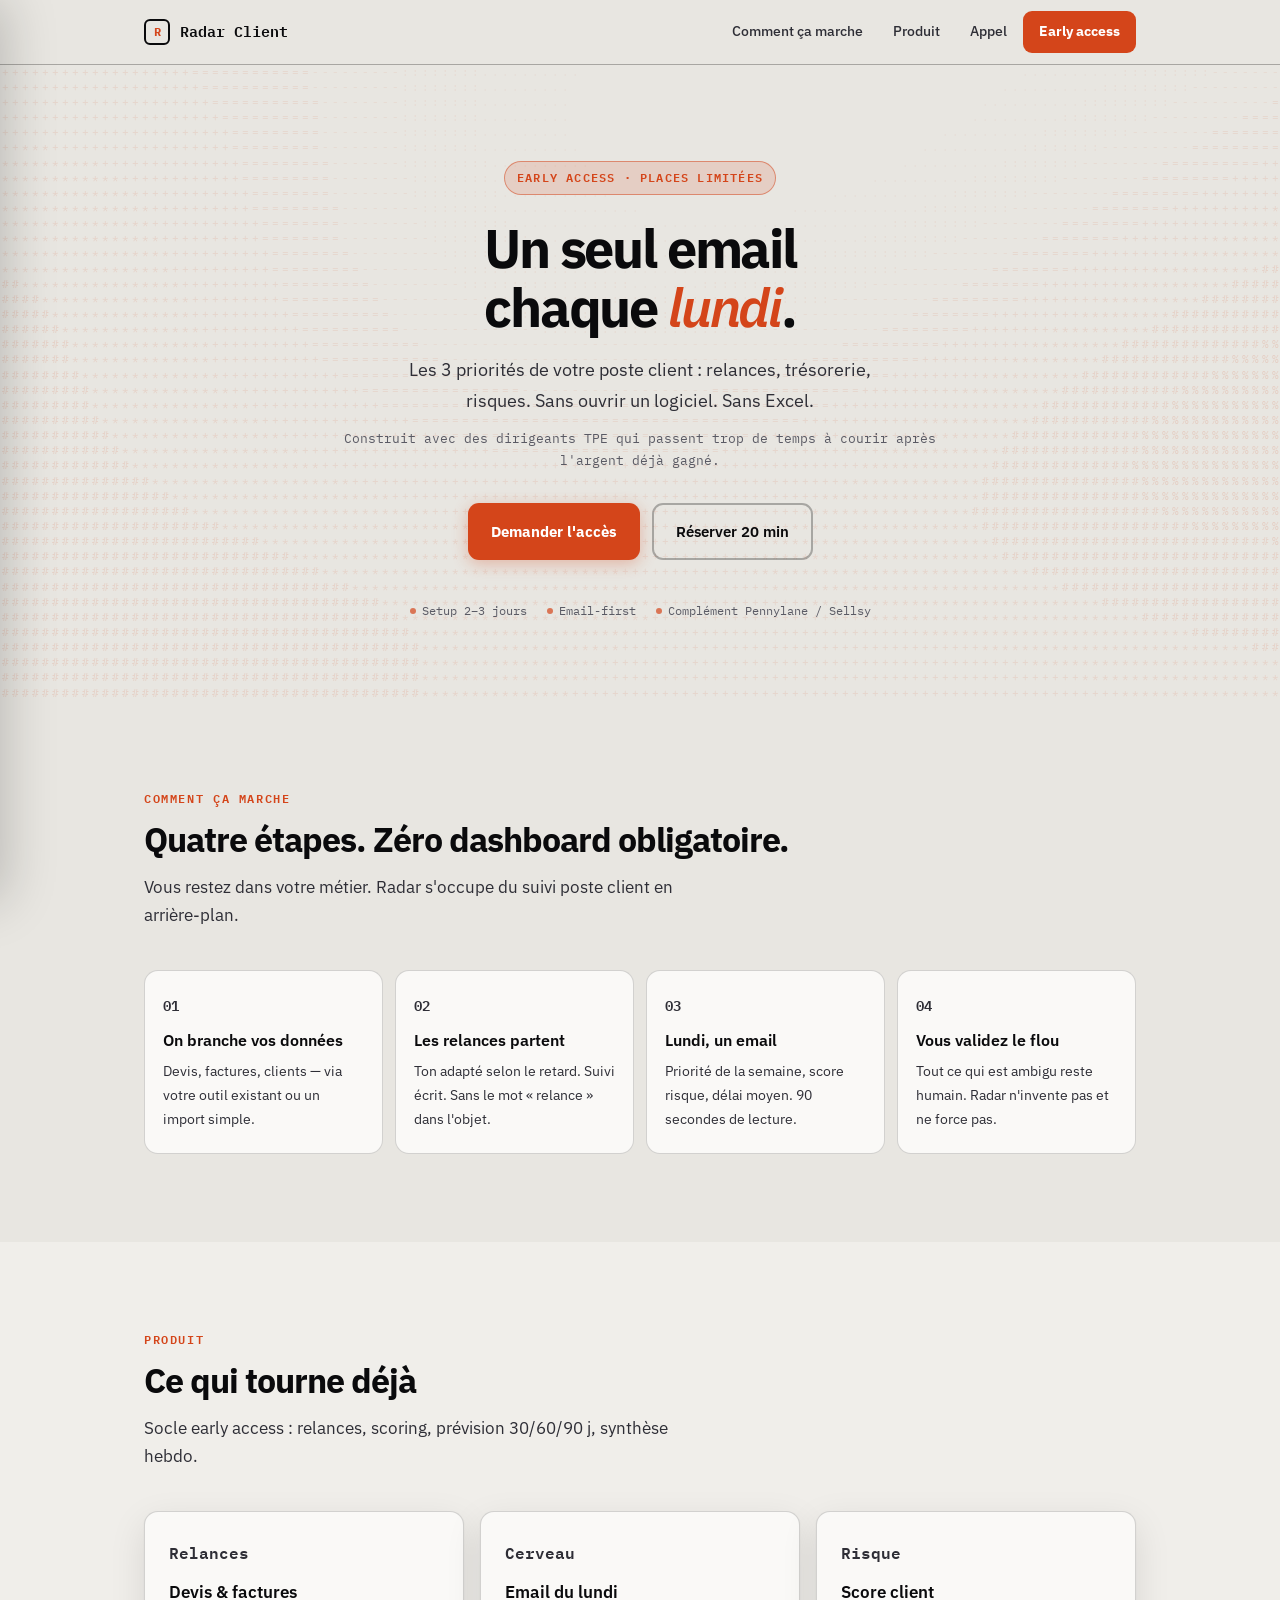
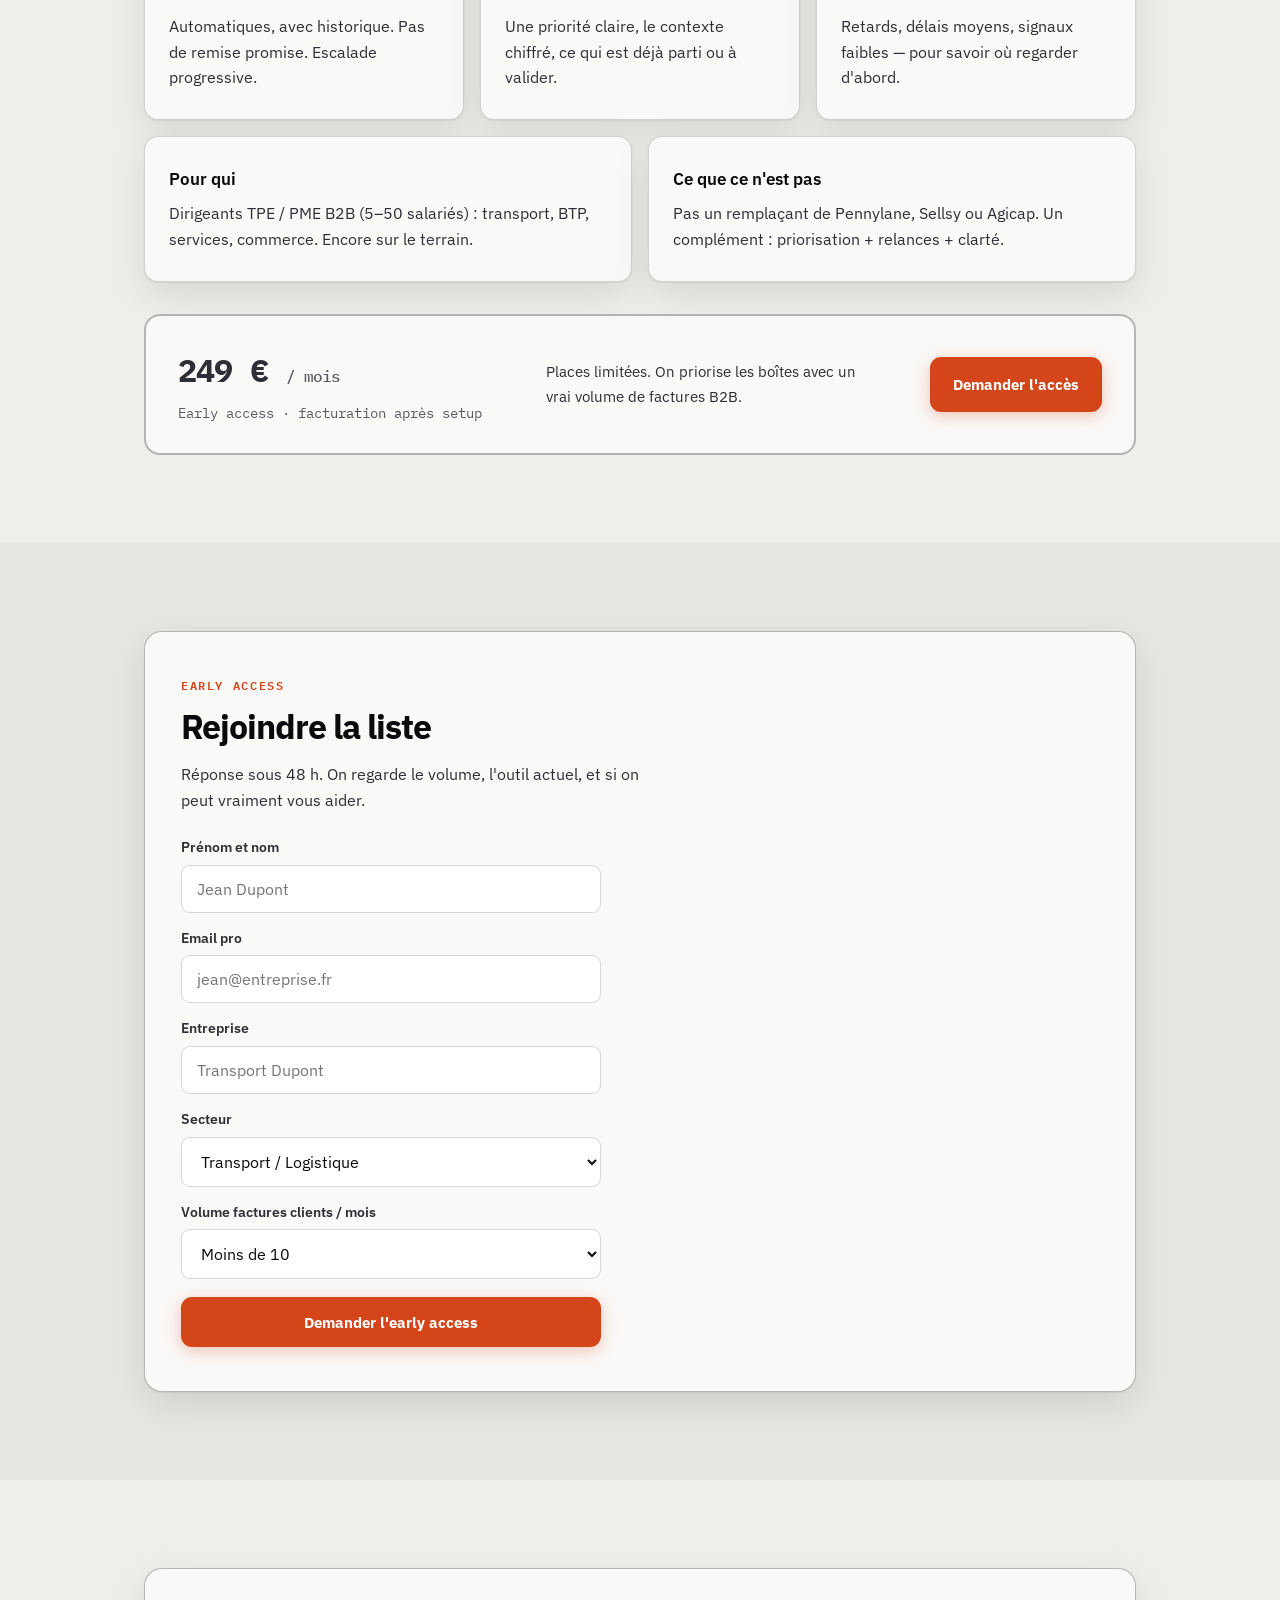
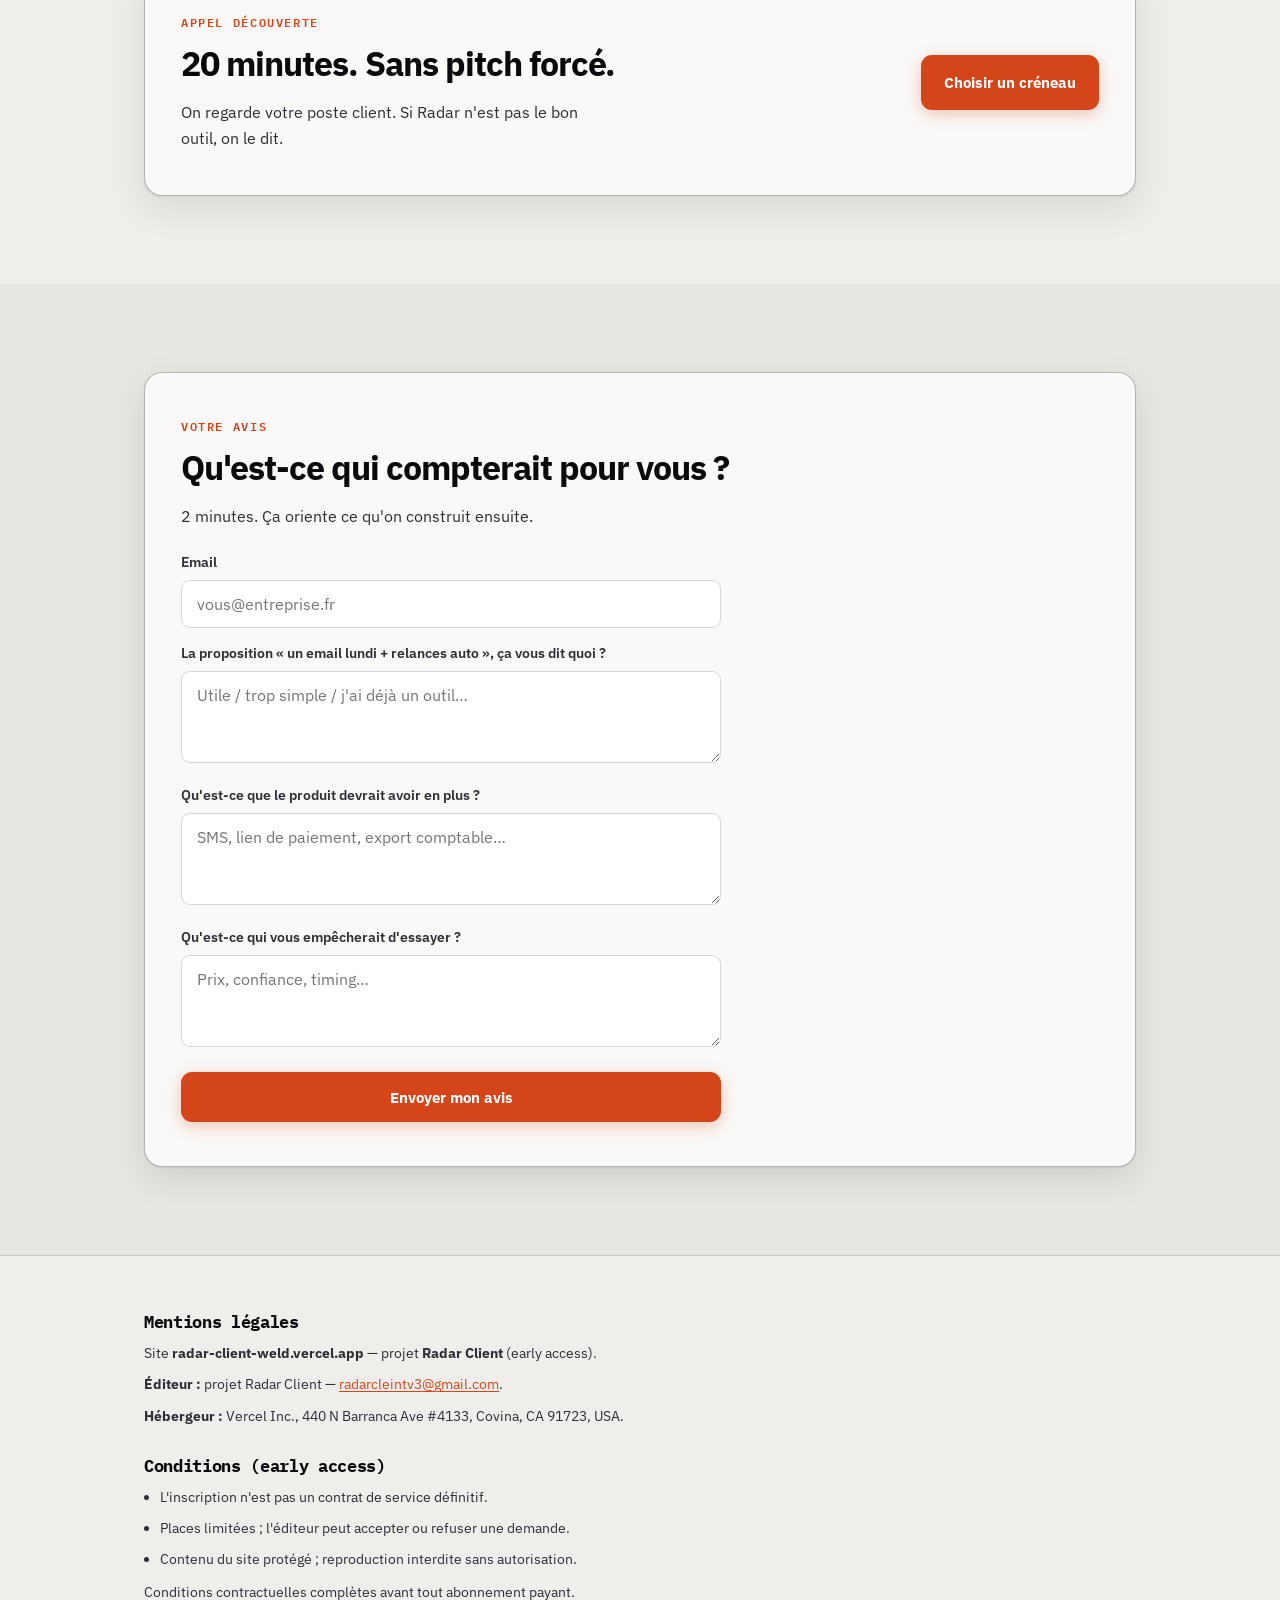
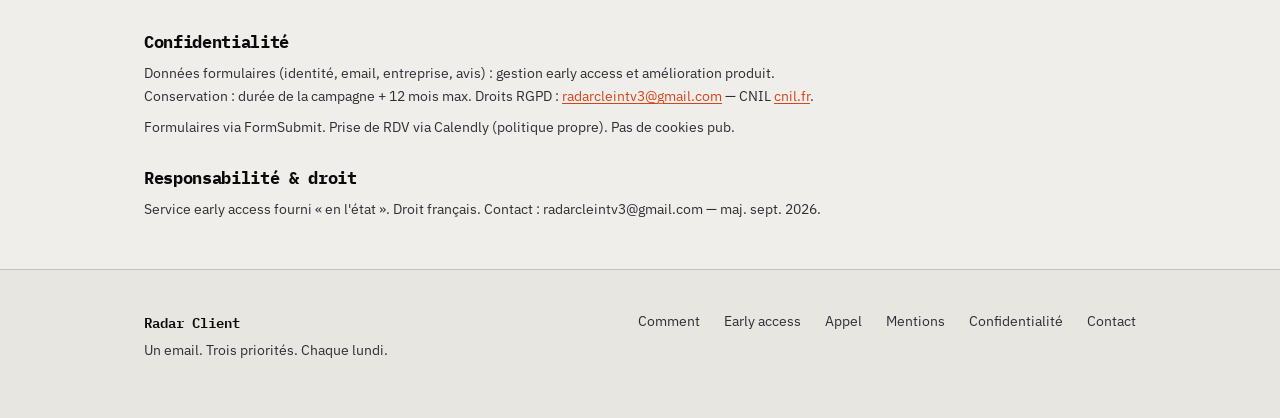
==== commit e4ba7bf4: "More professional landing: steps, pricing, cleaner structure" ====
--- a/index.html
+++ b/index.html
@@ -3,284 +3,134 @@
 <head>
 <meta charset="UTF-8"/>
 <meta name="viewport" content="width=device-width,initial-scale=1,viewport-fit=cover"/>
-<title>Radar Client — Early Access | Un seul email chaque lundi</title>
-<meta name="description" content="Early access Radar Client. DAF virtuel poste client. Relances, trésorerie, risques. Un email chaque lundi."/>
+<title>Radar Client — Un email. Trois priorités. Chaque lundi.</title>
+<meta name="description" content="Radar Client : le briefing poste client pour dirigeants TPE. Relances, trésorerie, risques — un seul email chaque lundi."/>
 <meta name="theme-color" content="#e8e6e1"/>
 <meta name="referrer" content="strict-origin-when-cross-origin"/>
+<meta property="og:title" content="Radar Client — Un email chaque lundi"/>
+<meta property="og:description" content="Les 3 priorités de votre poste client. Sans dashboard. Sans Excel."/>
+<meta property="og:type" content="website"/>
 <link rel="icon" href="/favicon.svg" type="image/svg+xml"/>
 <link rel="apple-touch-icon" href="/favicon.svg"/>
 <link href="https://fonts.googleapis.com/css2?family=IBM+Plex+Mono:wght@400;500;600&family=IBM+Plex+Sans:wght@400;500;600;700&display=swap" rel="stylesheet"/>
 <style>
 :root{
-  --bg:#e8e6e1;--bg-soft:#f0eeea;--surface:#faf9f7;
-  --border:rgba(0,0,0,.18);--border-strong:rgba(0,0,0,.32);
-  --text:#0a0a0c;--text-muted:#2a2a32;--text-soft:#4a4a55;
-  --accent:#d94a1f;--accent-soft:rgba(217,74,31,.18);--accent-border:rgba(217,74,31,.55);
-  --shadow:0 2px 4px rgba(0,0,0,.08),0 16px 40px rgba(0,0,0,.12);
-  --font:"IBM Plex Sans",system-ui,sans-serif;
-  --mono:"IBM Plex Mono",ui-monospace,monospace;
-  --radius:12px;--max:1080px;
-  --ease:cubic-bezier(.22,1,.36,1);
-  --nav-h:60px;
+  --bg:#e8e6e1;--bg-soft:#f0eeea;--surface:#faf9f7;--ink:#0a0a0c;
+  --border:rgba(0,0,0,.16);--border-strong:rgba(0,0,0,.28);
+  --text:#0a0a0c;--text-muted:#2e2e36;--text-soft:#5a5a64;
+  --accent:#d4451a;--accent-soft:rgba(212,69,26,.14);--accent-border:rgba(212,69,26,.5);
+  --shadow:0 1px 2px rgba(0,0,0,.06),0 12px 36px rgba(0,0,0,.1);
+  --font:"IBM Plex Sans",system-ui,sans-serif;--mono:"IBM Plex Mono",ui-monospace,monospace;
+  --radius:14px;--max:1040px;--ease:cubic-bezier(.22,1,.36,1);--nav-h:64px;
 }
 *{box-sizing:border-box;margin:0;padding:0}
 html{scroll-behavior:smooth}
-body{
-  font-family:var(--font);background:var(--bg);color:var(--text);
-  line-height:1.65;min-height:100vh;-webkit-font-smoothing:antialiased;
-  overflow-x:hidden;
-}
+body{font-family:var(--font);background:var(--bg);color:var(--text);line-height:1.65;min-height:100vh;-webkit-font-smoothing:antialiased;overflow-x:hidden}
 body.menu-open{overflow:hidden}
 a{color:inherit;text-decoration:none}
 .wrap{width:100%;max-width:var(--max);margin:0 auto;padding:0 24px}
-nav{
-  position:sticky;top:0;z-index:100;
-  background:rgba(232,230,225,.92);
-  backdrop-filter:blur(16px);-webkit-backdrop-filter:blur(16px);
-  border-bottom:1px solid var(--border-strong);
-}
-.nav-inner{
-  display:flex;align-items:center;justify-content:space-between;
-  height:var(--nav-h);max-width:var(--max);margin:0 auto;padding:0 24px;gap:16px;
-}
-.logo{
-  font-family:var(--mono);font-weight:600;font-size:.95rem;
-  display:flex;align-items:center;gap:10px;color:var(--text);z-index:120;
-}
-.logo-mark{
-  width:24px;height:24px;border:2px solid var(--text);border-radius:5px;
-  display:grid;place-items:center;font-size:12px;font-weight:700;color:var(--accent);
-}
-.nav-desktop{display:flex;align-items:center;gap:4px;flex-wrap:wrap;justify-content:flex-end}
-.nav-desktop a{
-  font-size:.85rem;font-weight:500;color:var(--text-muted);
-  padding:7px 12px;border-radius:6px;transition:color .2s,background .2s;
-}
-.nav-desktop a:hover{color:var(--text);background:var(--bg)}
-.nav-cta{
-  background:var(--accent)!important;color:#fff!important;
-  padding:8px 16px!important;border-radius:8px!important;font-weight:700!important;
-}
-.nav-cta:hover{filter:brightness(1.08)!important}
-.nav-toggle{
-  display:none;position:relative;z-index:120;
-  width:44px;height:44px;border:1.5px solid var(--border-strong);
-  border-radius:10px;background:var(--surface);cursor:pointer;
-  padding:0;align-items:center;justify-content:center;
-  transition:border-color .25s var(--ease),background .25s;
-}
-.nav-toggle:hover{border-color:var(--text)}
-.nav-toggle span{
-  position:absolute;left:11px;right:11px;height:2px;
-  background:var(--text);border-radius:1px;
-  transition:transform .35s var(--ease),opacity .25s,top .35s var(--ease),width .35s var(--ease);
-}
-.nav-toggle span:nth-child(1){top:15px}
-.nav-toggle span:nth-child(2){top:21px}
-.nav-toggle span:nth-child(3){top:27px}
+nav{position:sticky;top:0;z-index:100;background:rgba(232,230,225,.94);backdrop-filter:blur(18px);-webkit-backdrop-filter:blur(18px);border-bottom:1px solid var(--border-strong)}
+.nav-inner{display:flex;align-items:center;justify-content:space-between;height:var(--nav-h);max-width:var(--max);margin:0 auto;padding:0 24px}
+.logo{font-family:var(--mono);font-weight:600;font-size:.95rem;display:flex;align-items:center;gap:10px;z-index:120}
+.logo-mark{width:26px;height:26px;border:2px solid var(--text);border-radius:6px;display:grid;place-items:center;font-size:12px;font-weight:700;color:var(--accent)}
+.nav-desktop{display:flex;align-items:center;gap:2px}
+.nav-desktop a{font-size:.875rem;font-weight:500;color:var(--text-muted);padding:8px 14px;border-radius:8px;transition:.2s}
+.nav-desktop a:hover{color:var(--text);background:rgba(0,0,0,.05)}
+.nav-cta{background:var(--accent)!important;color:#fff!important;font-weight:700!important;padding:9px 16px!important;border-radius:9px!important}
+.nav-cta:hover{filter:brightness(1.07)!important}
+.nav-toggle{display:none;z-index:120;width:44px;height:44px;border:1.5px solid var(--border-strong);border-radius:10px;background:var(--surface);cursor:pointer;position:relative}
+.nav-toggle span{position:absolute;left:11px;right:11px;height:2px;background:var(--text);border-radius:1px;transition:.35s var(--ease)}
+.nav-toggle span:nth-child(1){top:15px}.nav-toggle span:nth-child(2){top:21px}.nav-toggle span:nth-child(3){top:27px}
 .nav-toggle.is-open span:nth-child(1){top:21px;transform:rotate(45deg)}
 .nav-toggle.is-open span:nth-child(2){opacity:0;transform:scaleX(0)}
 .nav-toggle.is-open span:nth-child(3){top:21px;transform:rotate(-45deg)}
-.nav-overlay{
-  position:fixed;inset:0;z-index:105;
-  background:rgba(10,10,12,.45);
-  opacity:0;visibility:hidden;pointer-events:none;
-  transition:opacity .35s var(--ease),visibility .35s;
-}
+.nav-overlay{position:fixed;inset:0;z-index:105;background:rgba(10,10,12,.48);opacity:0;visibility:hidden;pointer-events:none;transition:.35s var(--ease)}
 .nav-overlay.is-open{opacity:1;visibility:visible;pointer-events:auto}
-.nav-drawer{
-  position:fixed;top:0;left:0;bottom:0;z-index:110;
-  width:min(300px,86vw);
-  background:var(--surface);
-  border-right:2px solid var(--border-strong);
-  box-shadow:16px 0 48px rgba(0,0,0,.18);
-  transform:translateX(-105%);
-  transition:transform .4s var(--ease);
-  display:flex;flex-direction:column;
-  padding:calc(var(--nav-h) + 12px) 0 28px;
-  overflow-y:auto;-webkit-overflow-scrolling:touch;
-}
+.nav-drawer{position:fixed;top:0;left:0;bottom:0;z-index:110;width:min(300px,86vw);background:var(--surface);border-right:2px solid var(--border-strong);box-shadow:20px 0 50px rgba(0,0,0,.2);transform:translateX(-105%);transition:transform .4s var(--ease);display:flex;flex-direction:column;padding:calc(var(--nav-h)+8px) 0 28px;overflow-y:auto}
 .nav-drawer.is-open{transform:translateX(0)}
-.nav-drawer-label{
-  font-family:var(--mono);font-size:.7rem;letter-spacing:.14em;
-  text-transform:uppercase;color:var(--text-soft);
-  padding:8px 24px 12px;font-weight:600;
-}
-.nav-drawer a{
-  display:flex;align-items:center;gap:12px;
-  padding:14px 24px;font-size:1.05rem;font-weight:500;
-  color:var(--text-muted);border-left:3px solid transparent;
-  transition:background .2s,color .2s,border-color .2s,transform .25s var(--ease);
-  opacity:0;transform:translateX(-12px);
-}
-.nav-drawer.is-open a{
-  opacity:1;transform:translateX(0);
-  transition-delay:calc(var(--i,0)*.05s + .12s);
-}
-.nav-drawer a:hover,.nav-drawer a:focus{
-  background:var(--bg);color:var(--text);border-left-color:var(--accent);
-}
-.nav-drawer .drawer-cta{
-  margin:20px 24px 0;justify-content:center;
-  background:var(--accent);color:#fff!important;border:none!important;
-  border-radius:10px;font-weight:700;padding:14px 20px;
-}
-.nav-drawer .drawer-cta:hover{filter:brightness(1.08);background:var(--accent)}
-.nav-drawer-foot{
-  margin-top:auto;padding:20px 24px 0;
-  border-top:1px solid var(--border);font-size:.8rem;color:var(--text-soft);
-  font-family:var(--mono);
-}
-.hero{position:relative;padding:88px 0 72px;overflow:hidden}
-.hero-canvas-wrap{position:absolute;inset:0;pointer-events:none;opacity:.4}
+.nav-drawer-label{font-family:var(--mono);font-size:.68rem;letter-spacing:.14em;text-transform:uppercase;color:var(--text-soft);padding:8px 24px 14px;font-weight:600}
+.nav-drawer a{display:flex;padding:14px 24px;font-size:1.05rem;font-weight:500;color:var(--text-muted);border-left:3px solid transparent;opacity:0;transform:translateX(-12px);transition:.25s var(--ease)}
+.nav-drawer.is-open a{opacity:1;transform:translateX(0);transition-delay:calc(var(--i,0)*.05s + .1s)}
+.nav-drawer a:hover{background:var(--bg);color:var(--text);border-left-color:var(--accent)}
+.nav-drawer .drawer-cta{margin:18px 24px 0;justify-content:center;background:var(--accent);color:#fff!important;border:none!important;border-radius:10px;font-weight:700;padding:14px}
+.nav-drawer-foot{margin-top:auto;padding:20px 24px 0;border-top:1px solid var(--border);font-size:.78rem;color:var(--text-soft);font-family:var(--mono)}
+.hero{position:relative;padding:96px 0 80px;overflow:hidden}
+.hero-canvas-wrap{position:absolute;inset:0;pointer-events:none;opacity:.32}
 #wave{width:100%;height:100%;display:block}
-.hero-content{position:relative;z-index:2;text-align:center;max-width:720px;margin:0 auto}
-.eyebrow{
-  font-family:var(--mono);font-size:.78rem;letter-spacing:.12em;
-  text-transform:uppercase;color:var(--accent);margin-bottom:22px;font-weight:600;
-  animation:fadeUp .7s var(--ease) both;
-}
-h1{
-  font-size:clamp(2.2rem,5.8vw,3.55rem);font-weight:700;
-  letter-spacing:-.035em;line-height:1.08;margin-bottom:20px;color:var(--text);
-  animation:fadeUp .7s var(--ease) .08s both;
-}
+.hero-content{position:relative;z-index:2;text-align:center;max-width:680px;margin:0 auto}
+.eyebrow{display:inline-flex;align-items:center;gap:8px;font-family:var(--mono);font-size:.75rem;letter-spacing:.1em;text-transform:uppercase;color:var(--accent);margin-bottom:24px;font-weight:600;padding:6px 12px;border:1.5px solid var(--accent-border);border-radius:999px;background:var(--accent-soft);animation:fadeUp .7s var(--ease) both}
+h1{font-size:clamp(2.35rem,5.5vw,3.4rem);font-weight:700;letter-spacing:-.04em;line-height:1.08;margin-bottom:18px;animation:fadeUp .7s var(--ease) .06s both}
 h1 em{font-style:italic;font-weight:600;color:var(--accent)}
-.hero-sub{
-  font-size:1.15rem;color:var(--text-muted);max-width:540px;margin:0 auto 14px;
-  animation:fadeUp .7s var(--ease) .16s both;
-}
-.hero-note{
-  font-family:var(--mono);font-size:.88rem;color:var(--text-soft);margin-bottom:36px;
-  animation:fadeUp .7s var(--ease) .22s both;
-}
-.hero-actions{
-  display:flex;flex-wrap:wrap;gap:14px;justify-content:center;
-  animation:fadeUp .7s var(--ease) .28s both;
-}
-.btn{
-  display:inline-flex;align-items:center;justify-content:center;
-  padding:14px 22px;border-radius:10px;font-weight:600;font-size:.95rem;
-  border:1px solid transparent;cursor:pointer;
-  transition:transform .2s var(--ease),filter .2s,background .2s,border-color .2s,box-shadow .2s;
-  font-family:var(--font);-webkit-tap-highlight-color:transparent;
-}
+.hero-sub{font-size:1.15rem;color:var(--text-muted);max-width:520px;margin:0 auto 12px;animation:fadeUp .7s var(--ease) .12s both}
+.hero-note{font-family:var(--mono);font-size:.84rem;color:var(--text-soft);margin-bottom:32px;animation:fadeUp .7s var(--ease) .18s both}
+.hero-actions{display:flex;flex-wrap:wrap;gap:12px;justify-content:center;animation:fadeUp .7s var(--ease) .24s both}
+.trust{display:flex;flex-wrap:wrap;justify-content:center;gap:8px 20px;margin-top:40px;font-family:var(--mono);font-size:.78rem;color:var(--text-soft);animation:fadeUp .7s var(--ease) .3s both}
+.trust span{display:flex;align-items:center;gap:6px}
+.trust span::before{content:"";width:6px;height:6px;border-radius:50%;background:var(--accent);opacity:.7}
+.btn{display:inline-flex;align-items:center;justify-content:center;gap:8px;padding:14px 22px;border-radius:11px;font-weight:600;font-size:.95rem;border:1px solid transparent;cursor:pointer;transition:.2s var(--ease);font-family:var(--font);-webkit-tap-highlight-color:transparent}
 .btn:active{transform:scale(.97)}
-.btn-primary{
-  background:var(--accent);color:#fff;font-weight:700;
-  box-shadow:0 4px 14px rgba(217,74,31,.28);
-}
-.btn-primary:hover{filter:brightness(1.08);box-shadow:0 6px 20px rgba(217,74,31,.35)}
+.btn-primary{background:var(--accent);color:#fff;font-weight:700;box-shadow:0 4px 16px rgba(212,69,26,.3)}
+.btn-primary:hover{filter:brightness(1.07);box-shadow:0 6px 22px rgba(212,69,26,.38)}
 .btn-ghost{background:transparent;color:var(--text);border:2px solid var(--border-strong)}
 .btn-ghost:hover{background:var(--surface);border-color:var(--text)}
-section{padding:80px 0}
-.section-label{
-  font-family:var(--mono);font-size:.75rem;letter-spacing:.14em;
-  text-transform:uppercase;color:var(--accent);margin-bottom:12px;font-weight:600;
-}
-h2{
-  font-size:clamp(1.5rem,3.2vw,2.05rem);font-weight:700;
-  letter-spacing:-.03em;margin-bottom:14px;line-height:1.22;color:var(--text);
-}
-h3{font-size:1.1rem;font-weight:600;margin-bottom:10px;color:var(--text)}
-.section-intro{color:var(--text-muted);max-width:560px;margin-bottom:40px;font-size:1.08rem}
-.grid-3{display:grid;grid-template-columns:repeat(3,1fr);gap:18px}
-.grid-2{display:grid;grid-template-columns:repeat(2,1fr);gap:18px}
-.card{
-  background:var(--surface);border:2px solid var(--border);
-  border-radius:var(--radius);padding:26px;box-shadow:var(--shadow);
-  transition:border-color .25s,transform .3s var(--ease),box-shadow .3s;
-}
-.card:hover{
-  border-color:var(--accent-border);background:#fff;
-  transform:translateY(-3px);box-shadow:0 8px 28px rgba(0,0,0,.1);
-}
-.card p{color:var(--text-muted);font-size:.98rem}
-.card-num{font-family:var(--mono);font-size:.78rem;color:var(--accent);margin-bottom:14px;font-weight:600}
-.panel{
-  background:var(--surface);border:2px solid var(--border-strong);
-  border-radius:16px;padding:40px 32px;box-shadow:var(--shadow);
-}
-.reveal{
-  opacity:0;transform:translateY(22px);
-  transition:opacity .65s var(--ease),transform .65s var(--ease);
-}
-.reveal.visible{opacity:1;transform:translateY(0)}
-.reveal-delay-1{transition-delay:.08s}
-.reveal-delay-2{transition-delay:.16s}
-.reveal-delay-3{transition-delay:.24s}
-.form{display:grid;gap:16px}
-.form label{font-size:.88rem;font-weight:600;color:var(--text-muted);display:block;margin-bottom:7px}
-.form input,.form select,.form textarea{
-  width:100%;padding:14px 16px;border-radius:8px;
-  border:2px solid var(--border);background:#fff;color:var(--text);
-  font-family:var(--font);font-size:1rem;
-  transition:border-color .2s,box-shadow .2s;
-}
-.form input:focus,.form select:focus,.form textarea:focus{
-  outline:none;border-color:var(--accent);box-shadow:0 0 0 3px var(--accent-soft);
-}
-.form textarea{min-height:96px;resize:vertical}
-.form .btn{width:100%;margin-top:6px}
+section{padding:88px 0}
+.section-label{font-family:var(--mono);font-size:.72rem;letter-spacing:.14em;text-transform:uppercase;color:var(--accent);margin-bottom:12px;font-weight:600}
+h2{font-size:clamp(1.55rem,3vw,2.1rem);font-weight:700;letter-spacing:-.03em;margin-bottom:14px;line-height:1.2}
+h3{font-size:1.08rem;font-weight:600;margin-bottom:8px}
+.section-intro{color:var(--text-muted);max-width:540px;margin-bottom:40px;font-size:1.06rem}
+.grid-3{display:grid;grid-template-columns:repeat(3,1fr);gap:16px}
+.grid-2{display:grid;grid-template-columns:repeat(2,1fr);gap:16px}
+.card{background:var(--surface);border:1.5px solid var(--border);border-radius:var(--radius);padding:28px 24px;box-shadow:var(--shadow);transition:.3s var(--ease)}
+.card:hover{border-color:var(--accent-border);transform:translateY(-3px);box-shadow:0 10px 32px rgba(0,0,0,.1)}
+.card p{color:var(--text-muted);font-size:.97rem}
+.card-num{font-family:var(--mono);font-size:.75rem;color:var(--accent);margin-bottom:12px;font-weight:600}
+.panel{background:var(--surface);border:1.5px solid var(--border-strong);border-radius:18px;padding:44px 36px;box-shadow:var(--shadow)}
+.steps{display:grid;grid-template-columns:repeat(4,1fr);gap:12px;margin-top:8px}
+.step{background:var(--surface);border:1.5px solid var(--border);border-radius:var(--radius);padding:22px 18px;text-align:left}
+.step-n{font-family:var(--mono);font-size:.72rem;color:var(--accent);font-weight:600;margin-bottom:10px}
+.step h3{font-size:1rem;margin-bottom:6px}
+.step p{font-size:.9rem;color:var(--text-muted)}
+.price-box{display:flex;flex-wrap:wrap;align-items:center;justify-content:space-between;gap:20px;padding:28px 32px;border:2px solid var(--border-strong);border-radius:16px;background:var(--surface);margin-top:32px}
+.price-box .amount{font-size:2rem;font-weight:700;letter-spacing:-.03em;font-family:var(--mono)}
+.price-box .amount span{font-size:1rem;font-weight:500;color:var(--text-soft)}
+.price-box p{color:var(--text-muted);font-size:.95rem;max-width:320px}
+.reveal{opacity:0;transform:translateY(20px);transition:opacity .65s var(--ease),transform .65s var(--ease)}
+.reveal.visible{opacity:1;transform:none}
+.reveal-delay-1{transition-delay:.08s}.reveal-delay-2{transition-delay:.16s}.reveal-delay-3{transition-delay:.24s}
+.form{display:grid;gap:14px}
+.form label{font-size:.86rem;font-weight:600;color:var(--text-muted);display:block;margin-bottom:6px}
+.form input,.form select,.form textarea{width:100%;padding:13px 15px;border-radius:9px;border:1.5px solid var(--border);background:#fff;color:var(--text);font-family:var(--font);font-size:1rem;transition:.2s}
+.form input:focus,.form select:focus,.form textarea:focus{outline:none;border-color:var(--accent);box-shadow:0 0 0 3px var(--accent-soft)}
+.form textarea{min-height:92px;resize:vertical}
+.form .btn{width:100%;margin-top:4px}
 .hp{position:absolute;left:-9999px;opacity:0;height:0;width:0;overflow:hidden}
-.legal{
-  background:var(--bg-soft);border-top:2px solid var(--border);
-  padding:56px 0 40px;font-size:.88rem;color:var(--text-muted);
-}
-.legal h2{
-  font-size:1.15rem;margin-bottom:8px;margin-top:28px;
-  font-family:var(--mono);letter-spacing:-.02em;
-}
+.legal{background:var(--bg-soft);border-top:1.5px solid var(--border);padding:56px 0 40px;font-size:.875rem;color:var(--text-muted)}
+.legal h2{font-size:1.05rem;margin:28px 0 10px;font-family:var(--mono);letter-spacing:-.02em;color:var(--text)}
 .legal h2:first-child{margin-top:0}
-.legal p,.legal li{margin-bottom:10px;max-width:720px}
-.legal ul{padding-left:1.2em;margin-bottom:12px}
+.legal p,.legal li{margin-bottom:8px;max-width:700px}
+.legal ul{padding-left:1.15em;margin-bottom:10px}
 .legal a{color:var(--accent);text-decoration:underline;text-underline-offset:2px}
-footer{
-  border-top:2px solid var(--border);padding:44px 0 60px;
-  color:var(--text-muted);font-size:.88rem;background:var(--bg);
-}
+footer{border-top:1.5px solid var(--border);padding:40px 0 56px;font-size:.875rem;color:var(--text-muted)}
 .footer-inner{display:flex;flex-wrap:wrap;justify-content:space-between;gap:24px}
-.footer-brand{font-family:var(--mono);font-weight:600;color:var(--text);margin-bottom:8px}
-.footer-links{display:flex;flex-wrap:wrap;gap:16px 28px}
-.footer-links a{transition:color .2s}
+.footer-brand{font-family:var(--mono);font-weight:600;color:var(--text);margin-bottom:6px}
+.footer-links{display:flex;flex-wrap:wrap;gap:14px 24px}
 .footer-links a:hover{color:var(--accent)}
-.toast{
-  position:fixed;bottom:24px;left:50%;transform:translateX(-50%) translateY(20px);
-  background:#fff;border:2px solid var(--accent);color:var(--text);
-  padding:14px 22px;border-radius:10px;font-family:var(--mono);font-size:.9rem;
-  z-index:999;box-shadow:0 12px 32px rgba(0,0,0,.12);
-  opacity:0;transition:opacity .35s,transform .35s var(--ease);pointer-events:none;
-}
+.toast{position:fixed;bottom:24px;left:50%;transform:translateX(-50%) translateY(16px);background:#fff;border:2px solid var(--accent);padding:14px 22px;border-radius:11px;font-family:var(--mono);font-size:.88rem;z-index:999;box-shadow:var(--shadow);opacity:0;transition:.35s var(--ease);pointer-events:none}
 .toast.show{opacity:1;transform:translateX(-50%) translateY(0)}
-@keyframes fadeUp{
-  from{opacity:0;transform:translateY(18px)}
-  to{opacity:1;transform:translateY(0)}
-}
+@keyframes fadeUp{from{opacity:0;transform:translateY(16px)}to{opacity:1;transform:none}}
 @media(max-width:900px){
-  .grid-3{grid-template-columns:1fr 1fr}
-  .nav-desktop{display:none}
-  .nav-toggle{display:flex}
+  .grid-3,.steps{grid-template-columns:1fr 1fr}
+  .nav-desktop{display:none}.nav-toggle{display:block}
 }
 @media(max-width:640px){
-  .wrap{padding:0 18px}
-  .nav-inner{padding:0 16px}
-  .grid-3,.grid-2{grid-template-columns:1fr;gap:14px}
-  .hero{padding:56px 0 48px}
-  .hero-sub{font-size:1.05rem}
-  .hero-actions{flex-direction:column;align-items:stretch}
-  .hero-actions .btn{width:100%}
-  section{padding:56px 0}
-  .panel{padding:28px 18px;border-radius:14px}
-  .card{padding:22px 18px}
-  .card:hover{transform:none}
-  .legal{padding:40px 0 28px}
-  footer{padding:36px 0 48px}
+  .wrap{padding:0 18px}.nav-inner{padding:0 16px}
+  .grid-3,.grid-2,.steps{grid-template-columns:1fr}
+  .hero{padding:64px 0 56px}.hero-actions{flex-direction:column;align-items:stretch}.hero-actions .btn{width:100%}
+  section{padding:64px 0}.panel{padding:28px 18px}.card:hover{transform:none}
+  .price-box{flex-direction:column;align-items:flex-start;padding:24px 20px}
 }
 @media(prefers-reduced-motion:reduce){
-  *,*::before,*::after{
-    animation-duration:.01ms!important;animation-iteration-count:1!important;
-    transition-duration:.01ms!important;
-  }
+  *,*::before,*::after{animation-duration:.01ms!important;transition-duration:.01ms!important}
   .reveal{opacity:1;transform:none}
 }
 </style>
@@ -289,10 +139,10 @@
 <div class="nav-overlay" id="navOverlay" aria-hidden="true"></div>
 <aside class="nav-drawer" id="navDrawer" aria-label="Menu" aria-hidden="true">
   <p class="nav-drawer-label">Navigation</p>
-  <a href="#vision" style="--i:0">Vision</a>
+  <a href="#comment" style="--i:0">Comment ça marche</a>
   <a href="#produit" style="--i:1">Produit</a>
   <a href="#early" style="--i:2">Early access</a>
-  <a href="#rdv" style="--i:3">Appel découverte</a>
+  <a href="#rdv" style="--i:3">Appel</a>
   <a href="#feedback" style="--i:4">Votre avis</a>
   <a href="#mentions" style="--i:5">Mentions légales</a>
   <a class="drawer-cta" href="#early" style="--i:6">Rejoindre l'early access</a>
@@ -305,10 +155,9 @@
       <span></span><span></span><span></span>
     </button>
     <div class="nav-desktop">
-      <a href="#vision">Vision</a>
+      <a href="#comment">Comment ça marche</a>
       <a href="#produit">Produit</a>
       <a href="#rdv">Appel</a>
-      <a href="#feedback">Votre avis</a>
       <a class="nav-cta" href="#early">Early access</a>
     </div>
   </div>
@@ -318,34 +167,53 @@
   <div class="wrap hero-content">
     <p class="eyebrow">Early access · Places limitées</p>
     <h1>Un seul email<br>chaque <em>lundi</em>.</h1>
-    <p class="hero-sub">Les 3 priorités de votre poste client : relances, trésorerie et risques. Sans ouvrir de logiciel. Sans tableau Excel.</p>
-    <p class="hero-note">Radar Client est en early access. On construit avec les premiers dirigeants qui ont vraiment mal au cash.</p>
+    <p class="hero-sub">Les 3 priorités de votre poste client : relances, trésorerie, risques. Sans ouvrir un logiciel. Sans Excel.</p>
+    <p class="hero-note">Construit avec des dirigeants TPE qui passent trop de temps à courir après l'argent déjà gagné.</p>
     <div class="hero-actions">
-      <a class="btn btn-primary" href="#early">Rejoindre l'early access</a>
-      <a class="btn btn-ghost" href="#feedback">Donner mon avis (2 min)</a>
+      <a class="btn btn-primary" href="#early">Demander l'accès</a>
+      <a class="btn btn-ghost" href="#rdv">Réserver 20 min</a>
+    </div>
+    <div class="trust">
+      <span>Setup 2–3 jours</span>
+      <span>Email-first</span>
+      <span>Complément Pennylane / Sellsy</span>
     </div>
   </div>
 </header>
-<section id="vision">
-  <div class="wrap">
-    <p class="section-label reveal">Vision</p>
-    <h2 class="reveal">Le poste client ne devrait pas être un second job.</h2>
-    <p class="section-intro reveal">Les dirigeants de TPE passent des heures à relancer. Les logiciels demandent d'ouvrir un dashboard. On fait l'inverse : un briefing clair chaque lundi à 7h, et les relances partent toutes seules.</p>
+<section id="comment">
+  <div class="wrap">
+    <p class="section-label reveal">Comment ça marche</p>
+    <h2 class="reveal">Quatre étapes. Zéro dashboard obligatoire.</h2>
+    <p class="section-intro reveal">Vous restez dans votre métier. Radar s'occupe du suivi poste client en arrière-plan.</p>
+    <div class="steps">
+      <div class="step reveal reveal-delay-1"><p class="step-n">01</p><h3>On branche vos données</h3><p>Devis, factures, clients — via votre outil existant ou un import simple.</p></div>
+      <div class="step reveal reveal-delay-2"><p class="step-n">02</p><h3>Les relances partent</h3><p>Ton adapté selon le retard. Suivi écrit. Sans le mot « relance » dans l'objet.</p></div>
+      <div class="step reveal reveal-delay-3"><p class="step-n">03</p><h3>Lundi, un email</h3><p>Priorité de la semaine, score risque, délai moyen. 90 secondes de lecture.</p></div>
+      <div class="step reveal"><p class="step-n">04</p><h3>Vous validez le flou</h3><p>Tout ce qui est ambigu reste humain. Radar n'invente pas et ne force pas.</p></div>
+    </div>
+  </div>
+</section>
+<section id="produit" style="background:var(--bg-soft)">
+  <div class="wrap">
+    <p class="section-label reveal">Produit</p>
+    <h2 class="reveal">Ce qui tourne déjà</h2>
+    <p class="section-intro reveal">Socle early access : relances, scoring, prévision 30/60/90 j, synthèse hebdo.</p>
     <div class="grid-3">
-      <div class="card reveal reveal-delay-1"><p class="card-num">01</p><h3>Vous lisez 90 secondes</h3><p>3 priorités. Encours. Clients à risque. Rien d'autre.</p></div>
-      <div class="card reveal reveal-delay-2"><p class="card-num">02</p><h3>Radar relance pour vous</h3><p>Devis et factures. Ton adapté. Suivi automatique.</p></div>
-      <div class="card reveal reveal-delay-3"><p class="card-num">03</p><h3>On construit avec vous</h3><p>Early access = votre feedback oriente le produit.</p></div>
-    </div>
-  </div>
-</section>
-<section id="produit" style="background:var(--bg-soft)">
-  <div class="wrap">
-    <p class="section-label reveal">Ce qui tourne déjà</p>
-    <h2 class="reveal">Socle early access</h2>
-    <p class="section-intro reveal">Relances automatiques, scoring risque, prévision 30/60/90 j, email Cerveau chaque lundi. Setup en 2–3 jours.</p>
-    <div class="grid-2">
-      <div class="card reveal reveal-delay-1"><h3>Pour qui</h3><p>Dirigeants TPE / PME B2B (5–50 salariés) : transport, BTP, services, commerce. Encore dans le terrain.</p></div>
-      <div class="card reveal reveal-delay-2"><h3>Ce que ce n'est pas</h3><p>Pas un remplacement de Pennylane, Sellsy ou Agicap. Un complément : priorisation + relances + clarté.</p></div>
+      <div class="card reveal reveal-delay-1"><p class="card-num">Relances</p><h3>Devis & factures</h3><p>Automatiques, avec historique. Pas de remise promise. Escalade progressive.</p></div>
+      <div class="card reveal reveal-delay-2"><p class="card-num">Cerveau</p><h3>Email du lundi</h3><p>Une priorité claire, le contexte chiffré, ce qui est déjà parti ou à valider.</p></div>
+      <div class="card reveal reveal-delay-3"><p class="card-num">Risque</p><h3>Score client</h3><p>Retards, délais moyens, signaux faibles — pour savoir où regarder d'abord.</p></div>
+    </div>
+    <div class="grid-2" style="margin-top:16px">
+      <div class="card reveal"><h3>Pour qui</h3><p>Dirigeants TPE / PME B2B (5–50 salariés) : transport, BTP, services, commerce. Encore sur le terrain.</p></div>
+      <div class="card reveal reveal-delay-1"><h3>Ce que ce n'est pas</h3><p>Pas un remplaçant de Pennylane, Sellsy ou Agicap. Un complément : priorisation + relances + clarté.</p></div>
+    </div>
+    <div class="price-box reveal">
+      <div>
+        <p class="amount">249 € <span>/ mois</span></p>
+        <p style="margin-top:6px;color:var(--text-soft);font-size:.85rem;font-family:var(--mono)">Early access · facturation après setup</p>
+      </div>
+      <p>Places limitées. On priorise les boîtes avec un vrai volume de factures B2B.</p>
+      <a class="btn btn-primary" href="#early">Demander l'accès</a>
     </div>
   </div>
 </section>
@@ -354,8 +222,8 @@
     <div class="panel reveal">
       <p class="section-label">Early access</p>
       <h2>Rejoindre la liste</h2>
-      <p style="color:var(--text-muted);margin-bottom:22px;max-width:520px">Places limitées. On priorise les dirigeants avec un vrai volume de factures B2B et un feedback honnête.</p>
-      <form class="form" style="max-width:440px" action="https://formsubmit.co/a60d117dd60c9fa5b6931e8608d5826e" method="POST">
+      <p style="color:var(--text-muted);margin-bottom:22px;max-width:480px">Réponse sous 48 h. On regarde le volume, l'outil actuel, et si on peut vraiment vous aider.</p>
+      <form class="form" style="max-width:420px" action="https://formsubmit.co/a60d117dd60c9fa5b6931e8608d5826e" method="POST">
         <input type="hidden" name="_subject" value="Early access Radar Client"/>
         <input type="hidden" name="_captcha" value="false"/>
         <input type="hidden" name="_template" value="table"/>
@@ -365,15 +233,10 @@
         <div><label for="e-email">Email pro</label><input id="e-email" name="email" type="email" required maxlength="200" placeholder="jean@entreprise.fr"/></div>
         <div><label for="e-company">Entreprise</label><input id="e-company" name="company" required maxlength="120" placeholder="Transport Dupont"/></div>
         <div><label for="e-sector">Secteur</label>
-          <select id="e-sector" name="sector">
-            <option>Transport / Logistique</option><option>BTP</option><option>Services</option>
-            <option>Commerce</option><option>Industrie</option><option>Autre</option>
-          </select>
+          <select id="e-sector" name="sector"><option>Transport / Logistique</option><option>BTP</option><option>Services</option><option>Commerce</option><option>Industrie</option><option>Autre</option></select>
         </div>
         <div><label for="e-vol">Volume factures clients / mois</label>
-          <select id="e-vol" name="volume">
-            <option>Moins de 10</option><option>10–30</option><option>30–100</option><option>Plus de 100</option>
-          </select>
+          <select id="e-vol" name="volume"><option>Moins de 10</option><option>10–30</option><option>30–100</option><option>Plus de 100</option></select>
         </div>
         <button type="submit" class="btn btn-primary">Demander l'early access</button>
       </form>
@@ -382,37 +245,35 @@
 </section>
 <section id="rdv" style="background:var(--bg-soft)">
   <div class="wrap">
-    <div class="panel reveal">
-      <p class="section-label">Appel découverte</p>
-      <h2>15–20 minutes, sans pitch forcé</h2>
-      <p style="color:var(--text-muted);margin-bottom:22px;max-width:520px">On parle de ton poste client, de ce qui coince, et on voit si Radar a du sens. Pas de démonstration longue.</p>
-      <a class="btn btn-primary" href="https://calendly.com/toujourspresent17/radar-client-appel-decouverte-20-min" target="_blank" rel="noopener">Réserver un créneau</a>
-      <p style="margin-top:16px;font-family:var(--mono);font-size:.85rem;color:var(--text-soft)">Ou : calendly.com/toujourspresent17/radar-client-appel-decouverte-20-min</p>
-    </div>
-  </div>
-</section>
-<section id="feedback" style="background:var(--bg-soft)">
+    <div class="panel reveal" style="display:flex;flex-wrap:wrap;align-items:center;justify-content:space-between;gap:28px">
+      <div style="flex:1;min-width:240px">
+        <p class="section-label">Appel découverte</p>
+        <h2>20 minutes. Sans pitch forcé.</h2>
+        <p style="color:var(--text-muted);max-width:400px">On regarde votre poste client. Si Radar n'est pas le bon outil, on le dit.</p>
+      </div>
+      <a class="btn btn-primary" href="https://calendly.com/toujourspresent17/radar-client-appel-decouverte-20-min" target="_blank" rel="noopener">Choisir un créneau</a>
+    </div>
+  </div>
+</section>
+<section id="feedback">
   <div class="wrap">
     <div class="panel reveal">
       <p class="section-label">Votre avis</p>
-      <h2>Qu'est-ce qui compterait vraiment pour vous ?</h2>
-      <p style="color:var(--text-muted);margin-bottom:22px;max-width:560px">2 minutes. Votre retour oriente ce qu'on construit.</p>
-      <form class="form" style="max-width:560px" action="https://formsubmit.co/a60d117dd60c9fa5b6931e8608d5826e" method="POST">
+      <h2>Qu'est-ce qui compterait pour vous ?</h2>
+      <p style="color:var(--text-muted);margin-bottom:22px;max-width:520px">2 minutes. Ça oriente ce qu'on construit ensuite.</p>
+      <form class="form" style="max-width:540px" action="https://formsubmit.co/a60d117dd60c9fa5b6931e8608d5826e" method="POST">
         <input type="hidden" name="_subject" value="Avis produit Radar Client"/>
         <input type="hidden" name="_captcha" value="false"/>
         <input type="hidden" name="_template" value="table"/>
         <input type="hidden" name="_next" value="https://radar-client-weld.vercel.app/?sent=feedback"/>
         <input type="text" name="_honey" class="hp" tabindex="-1" autocomplete="off"/>
         <div><label for="f-email">Email</label><input id="f-email" name="email" type="email" required maxlength="200" placeholder="vous@entreprise.fr"/></div>
-        <div><label for="f-value">Que pensez-vous de la proposition : un seul email chaque lundi avec 3 priorités + relances auto ?</label>
-          <textarea id="f-value" name="value_prop" required maxlength="2000" placeholder="Utile / trop simple / j'ai déjà un outil / le prix..."></textarea>
-        </div>
-        <div><label for="f-want">Qu'est-ce que vous voulez que le produit ait en plus ?</label>
-          <textarea id="f-want" name="features_wanted" required maxlength="2000" placeholder="SMS, lien de paiement, export comptable..."></textarea>
-        </div>
-        <div><label for="f-block">Qu'est-ce qui vous empêcherait de l'essayer aujourd'hui ?</label>
-          <textarea id="f-block" name="blocker" maxlength="2000" placeholder="Prix, confiance, pas le temps..."></textarea>
-        </div>
+        <div><label for="f-value">La proposition « un email lundi + relances auto », ça vous dit quoi ?</label>
+          <textarea id="f-value" name="value_prop" required maxlength="2000" placeholder="Utile / trop simple / j'ai déjà un outil…"></textarea></div>
+        <div><label for="f-want">Qu'est-ce que le produit devrait avoir en plus ?</label>
+          <textarea id="f-want" name="features_wanted" required maxlength="2000" placeholder="SMS, lien de paiement, export comptable…"></textarea></div>
+        <div><label for="f-block">Qu'est-ce qui vous empêcherait d'essayer ?</label>
+          <textarea id="f-block" name="blocker" maxlength="2000" placeholder="Prix, confiance, timing…"></textarea></div>
         <button type="submit" class="btn btn-primary">Envoyer mon avis</button>
       </form>
     </div>
@@ -421,131 +282,75 @@
 <section class="legal" id="mentions">
   <div class="wrap">
     <h2>Mentions légales</h2>
-    <p>Le site <strong>radar-client-weld.vercel.app</strong> (ci-après « le Site ») est édité dans le cadre du projet <strong>Radar Client</strong>, service en phase d'early access.</p>
-    <p><strong>Éditeur :</strong> projet Radar Client — contact : <a href="mailto:radarcleintv3@gmail.com">radarcleintv3@gmail.com</a>.</p>
-    <p><strong>Hébergeur :</strong> Vercel Inc., 440 N Barranca Ave #4133, Covina, CA 91723, États-Unis — <a href="https://vercel.com" target="_blank" rel="noopener">vercel.com</a>.</p>
-    <p>Les informations présentées sur le Site sont fournies à titre informatif. Radar Client étant en early access, les fonctionnalités, tarifs et conditions peuvent évoluer.</p>
-    <h2 id="cgu">Conditions générales d'utilisation (aperçu early access)</h2>
-    <p>L'accès au Site et l'inscription à la liste d'early access impliquent l'acceptation des présentes conditions.</p>
+    <p>Site <strong>radar-client-weld.vercel.app</strong> — projet <strong>Radar Client</strong> (early access).</p>
+    <p><strong>Éditeur :</strong> projet Radar Client — <a href="mailto:radarcleintv3@gmail.com">radarcleintv3@gmail.com</a>.</p>
+    <p><strong>Hébergeur :</strong> Vercel Inc., 440 N Barranca Ave #4133, Covina, CA 91723, USA.</p>
+    <h2 id="cgu">Conditions (early access)</h2>
     <ul>
-      <li>L'early access ne constitue pas un engagement contractuel de fourniture d'un service définitif.</li>
-      <li>Les places sont limitées ; l'éditeur se réserve le droit d'accepter ou de refuser une demande.</li>
-      <li>Toute utilisation abusive des formulaires (spam, fausses informations) peut entraîner le rejet de la demande.</li>
-      <li>Le contenu du Site (textes, design, marque Radar Client) est protégé ; toute reproduction non autorisée est interdite.</li>
+      <li>L'inscription n'est pas un contrat de service définitif.</li>
+      <li>Places limitées ; l'éditeur peut accepter ou refuser une demande.</li>
+      <li>Contenu du site protégé ; reproduction interdite sans autorisation.</li>
     </ul>
-    <p>Des conditions contractuelles complètes seront communiquées avant tout abonnement payant.</p>
-    <h2 id="confidentialite">Confidentialité & données personnelles</h2>
-    <p>Les données collectées via les formulaires (nom, email, entreprise, secteur, volume de factures, avis) sont destinées uniquement à :</p>
-    <ul>
-      <li>gérer la liste d'early access et vous recontacter ;</li>
-      <li>analyser les retours produit afin d'améliorer Radar Client.</li>
-    </ul>
-    <p>Base légale : intérêt légitime et/ou consentement (dépôt volontaire du formulaire). Destinataire : l'éditeur du projet. Durée de conservation : durée de l'early access puis 12 mois maximum après clôture de la campagne, sauf obligation légale.</p>
-    <p>Les formulaires sont transmis via le service tiers <strong>FormSubmit</strong>. Un lien Calendly peut être utilisé pour planifier un appel ; Calendly traite alors les données selon sa propre politique.</p>
-    <p>Conformément au RGPD, vous disposez d'un droit d'accès, de rectification, d'effacement, de limitation et d'opposition. Pour exercer ces droits : <a href="mailto:radarcleintv3@gmail.com">radarcleintv3@gmail.com</a>. Vous pouvez introduire une réclamation auprès de la CNIL (<a href="https://www.cnil.fr" target="_blank" rel="noopener">cnil.fr</a>).</p>
-    <p>Le Site n'utilise pas de cookies publicitaires. Des cookies techniques strictement nécessaires au fonctionnement peuvent être déposés par l'hébergeur.</p>
-    <h2>Responsabilité</h2>
-    <p>L'éditeur s'efforce d'assurer l'exactitude des informations et la disponibilité du Site, sans garantie d'absence d'interruption ou d'erreur. Radar Client en early access est fourni « en l'état ». L'éditeur ne saurait être tenu responsable des décisions prises sur la seule base des informations du Site.</p>
-    <h2>Droit applicable</h2>
-    <p>Les présentes mentions sont régies par le droit français. Tout litige relatif au Site relève des tribunaux compétents en France, sous réserve des règles d'ordre public applicables.</p>
-    <p style="margin-top:20px;font-family:var(--mono);font-size:.8rem;color:var(--text-soft)">Dernière mise à jour : septembre 2026 · Contact : radarcleintv3@gmail.com</p>
+    <p>Conditions contractuelles complètes avant tout abonnement payant.</p>
+    <h2 id="confidentialite">Confidentialité</h2>
+    <p>Données formulaires (identité, email, entreprise, avis) : gestion early access et amélioration produit. Conservation : durée de la campagne + 12 mois max. Droits RGPD : <a href="mailto:radarcleintv3@gmail.com">radarcleintv3@gmail.com</a> — CNIL <a href="https://www.cnil.fr" target="_blank" rel="noopener">cnil.fr</a>.</p>
+    <p>Formulaires via FormSubmit. Prise de RDV via Calendly (politique propre). Pas de cookies pub.</p>
+    <h2>Responsabilité & droit</h2>
+    <p>Service early access fourni « en l'état ». Droit français. Contact : radarcleintv3@gmail.com — maj. sept. 2026.</p>
   </div>
 </section>
 <footer>
   <div class="wrap footer-inner">
-    <div>
-      <div class="footer-brand">Radar Client</div>
-      <p>Early access — un seul email chaque lundi.</p>
-    </div>
+    <div><div class="footer-brand">Radar Client</div><p>Un email. Trois priorités. Chaque lundi.</p></div>
     <div class="footer-links">
-      <a href="#vision">Vision</a>
-      <a href="#early">Early access</a>
-      <a href="#rdv">Appel</a>
-      <a href="#feedback">Avis</a>
-      <a href="#mentions">Mentions légales</a>
-      <a href="#confidentialite">Confidentialité</a>
+      <a href="#comment">Comment</a><a href="#early">Early access</a><a href="#rdv">Appel</a>
+      <a href="#mentions">Mentions</a><a href="#confidentialite">Confidentialité</a>
       <a href="mailto:radarcleintv3@gmail.com">Contact</a>
     </div>
   </div>
 </footer>
 <script>
 (function(){
-  var toggle=document.getElementById('navToggle');
-  var drawer=document.getElementById('navDrawer');
-  var overlay=document.getElementById('navOverlay');
-  function openMenu(){
-    toggle.classList.add('is-open');
-    drawer.classList.add('is-open');
-    overlay.classList.add('is-open');
-    document.body.classList.add('menu-open');
-    toggle.setAttribute('aria-expanded','true');
-    toggle.setAttribute('aria-label','Fermer le menu');
-    drawer.setAttribute('aria-hidden','false');
-    overlay.setAttribute('aria-hidden','false');
-  }
-  function closeMenu(){
-    toggle.classList.remove('is-open');
-    drawer.classList.remove('is-open');
-    overlay.classList.remove('is-open');
-    document.body.classList.remove('menu-open');
-    toggle.setAttribute('aria-expanded','false');
-    toggle.setAttribute('aria-label','Ouvrir le menu');
-    drawer.setAttribute('aria-hidden','true');
-    overlay.setAttribute('aria-hidden','true');
-  }
-  function toggleMenu(){ drawer.classList.contains('is-open') ? closeMenu() : openMenu(); }
-  toggle.addEventListener('click',toggleMenu);
-  overlay.addEventListener('click',closeMenu);
-  drawer.querySelectorAll('a').forEach(function(a){ a.addEventListener('click',closeMenu); });
-  document.addEventListener('keydown',function(e){ if(e.key==='Escape') closeMenu(); });
+  var t=document.getElementById('navToggle'),d=document.getElementById('navDrawer'),o=document.getElementById('navOverlay');
+  function open(){t.classList.add('is-open');d.classList.add('is-open');o.classList.add('is-open');document.body.classList.add('menu-open');t.setAttribute('aria-expanded','true');d.setAttribute('aria-hidden','false')}
+  function close(){t.classList.remove('is-open');d.classList.remove('is-open');o.classList.remove('is-open');document.body.classList.remove('menu-open');t.setAttribute('aria-expanded','false');d.setAttribute('aria-hidden','true')}
+  t.addEventListener('click',function(){d.classList.contains('is-open')?close():open()});
+  o.addEventListener('click',close);d.querySelectorAll('a').forEach(function(a){a.addEventListener('click',close)});
+  document.addEventListener('keydown',function(e){if(e.key==='Escape')close()});
 })();
 (function(){
   var els=document.querySelectorAll('.reveal');
-  if(!('IntersectionObserver' in window)){ els.forEach(function(el){ el.classList.add('visible'); }); return; }
-  var io=new IntersectionObserver(function(entries){
-    entries.forEach(function(en){ if(en.isIntersecting){ en.target.classList.add('visible'); io.unobserve(en.target); } });
-  },{threshold:0.12,rootMargin:'0px 0px -40px 0px'});
-  els.forEach(function(el){ io.observe(el); });
+  if(!('IntersectionObserver' in window)){els.forEach(function(e){e.classList.add('visible')});return}
+  var io=new IntersectionObserver(function(ents){ents.forEach(function(en){if(en.isIntersecting){en.target.classList.add('visible');io.unobserve(en.target)}})},{threshold:.12,rootMargin:'0px 0px -36px 0px'});
+  els.forEach(function(e){io.observe(e)});
 })();
 (function(){
   var p=new URLSearchParams(location.search);
   if(p.get('sent')==='early'||p.get('sent')==='feedback'){
-    var el=document.createElement('div');
-    el.className='toast';
-    el.textContent=p.get('sent')==='early'?'Merci. Early access bien reçu.':'Merci. Votre avis est bien arrivé.';
-    document.body.appendChild(el);
-    requestAnimationFrame(function(){ el.classList.add('show'); });
-    setTimeout(function(){ el.classList.remove('show'); setTimeout(function(){ el.remove(); },400); },5000);
+    var el=document.createElement('div');el.className='toast';
+    el.textContent=p.get('sent')==='early'?'Merci. Demande bien reçue.':'Merci. Votre avis est arrivé.';
+    document.body.appendChild(el);requestAnimationFrame(function(){el.classList.add('show')});
+    setTimeout(function(){el.classList.remove('show');setTimeout(function(){el.remove()},400)},4800);
     history.replaceState({},'',location.pathname);
   }
 })();
 (function(){
-  var canvas=document.getElementById('wave');
-  if(!canvas) return;
-  var ctx=canvas.getContext('2d'),dpr=Math.min(devicePixelRatio||1,2),w,h,t=0;
-  var reduced=window.matchMedia('(prefers-reduced-motion: reduce)').matches;
-  function resize(){
-    var p=canvas.parentElement;w=p.clientWidth;h=p.clientHeight;
-    canvas.width=w*dpr;canvas.height=h*dpr;
-    canvas.style.width=w+'px';canvas.style.height=h+'px';
-    ctx.setTransform(dpr,0,0,dpr,0,0);
-  }
+  var c=document.getElementById('wave');if(!c)return;
+  var ctx=c.getContext('2d'),dpr=Math.min(devicePixelRatio||1,2),w,h,t=0;
+  var reduced=matchMedia('(prefers-reduced-motion: reduce)').matches;
+  function resize(){var p=c.parentElement;w=p.clientWidth;h=p.clientHeight;c.width=w*dpr;c.height=h*dpr;c.style.width=w+'px';c.style.height=h+'px';ctx.setTransform(dpr,0,0,dpr,0,0)}
   function draw(){
     t+=0.012;ctx.clearRect(0,0,w,h);
-    var rows=Math.max(18,Math.floor(h/14)),cols=Math.max(40,Math.floor(w/9));
-    var cw=w/cols,ch=h/rows;
+    var rows=Math.max(16,Math.floor(h/15)),cols=Math.max(36,Math.floor(w/10)),cw=w/cols,ch=h/rows;
     ctx.font='11px "IBM Plex Mono",monospace';ctx.textAlign='center';ctx.textBaseline='middle';
     var chars=' .:-=+*#%@';
     for(var y=0;y<rows;y++)for(var x=0;x<cols;x++){
-      var nx=x/cols,ny=y/rows;
-      var v=Math.sin(nx*6.2+t*1.1)*.45+Math.sin(ny*4.5-t*.9)*.35+Math.sin((nx+ny)*5+t*.7)*.25;
-      v+=(ny-.35)*.55;
+      var nx=x/cols,ny=y/rows,v=Math.sin(nx*6+t)*.4+Math.sin(ny*4.2-t*.9)*.3+Math.sin((nx+ny)*5+t*.7)*.25+(ny-.35)*.5;
       var idx=Math.max(0,Math.min(chars.length-1,Math.floor(((v+1)/2)*(chars.length-1))));
-      var a=.12+(idx/(chars.length-1))*.4;
-      ctx.fillStyle='rgba(217,74,31,'+a.toFixed(3)+')';
+      ctx.fillStyle='rgba(212,69,26,'+(.1+idx/(chars.length-1)*.38).toFixed(3)+')';
       ctx.fillText(chars[idx],x*cw+cw/2,y*ch+ch/2);
     }
-    if(!reduced) requestAnimationFrame(draw);
+    if(!reduced)requestAnimationFrame(draw);
   }
   resize();addEventListener('resize',resize);draw();
 })();
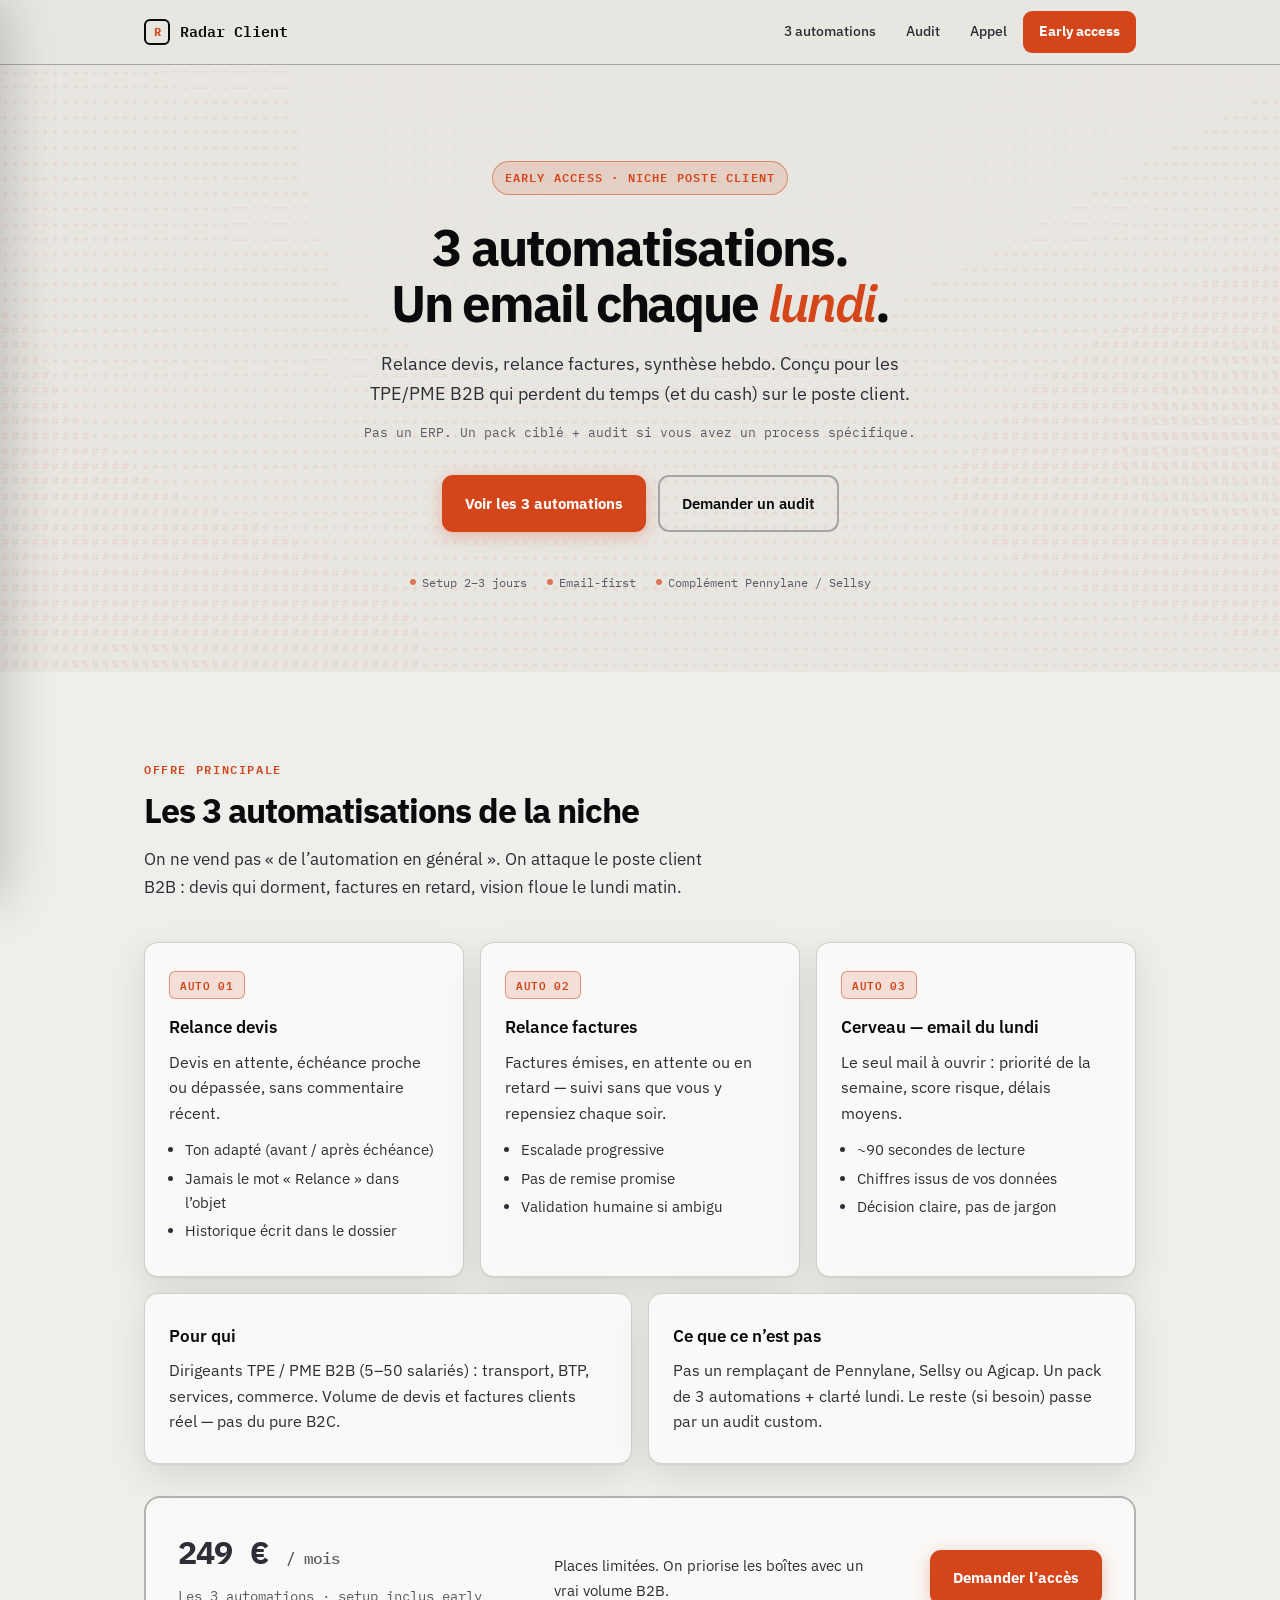
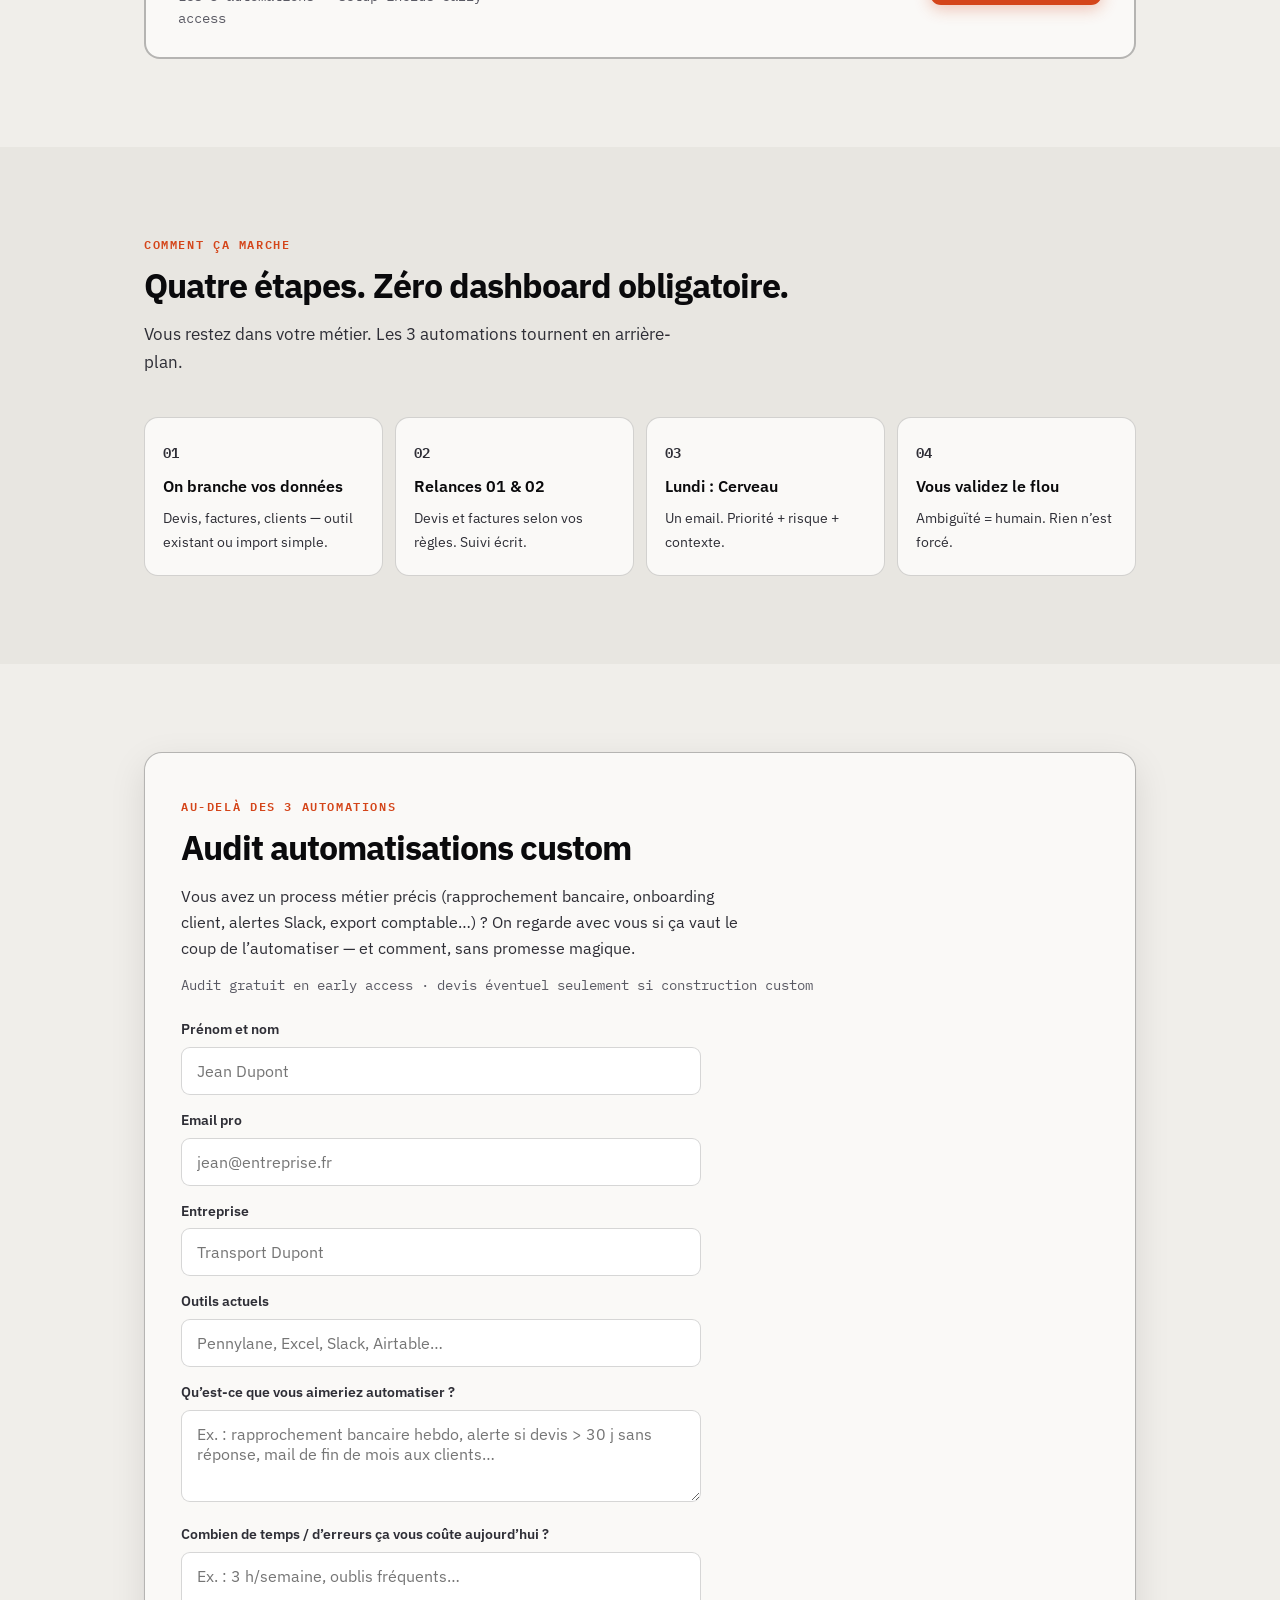
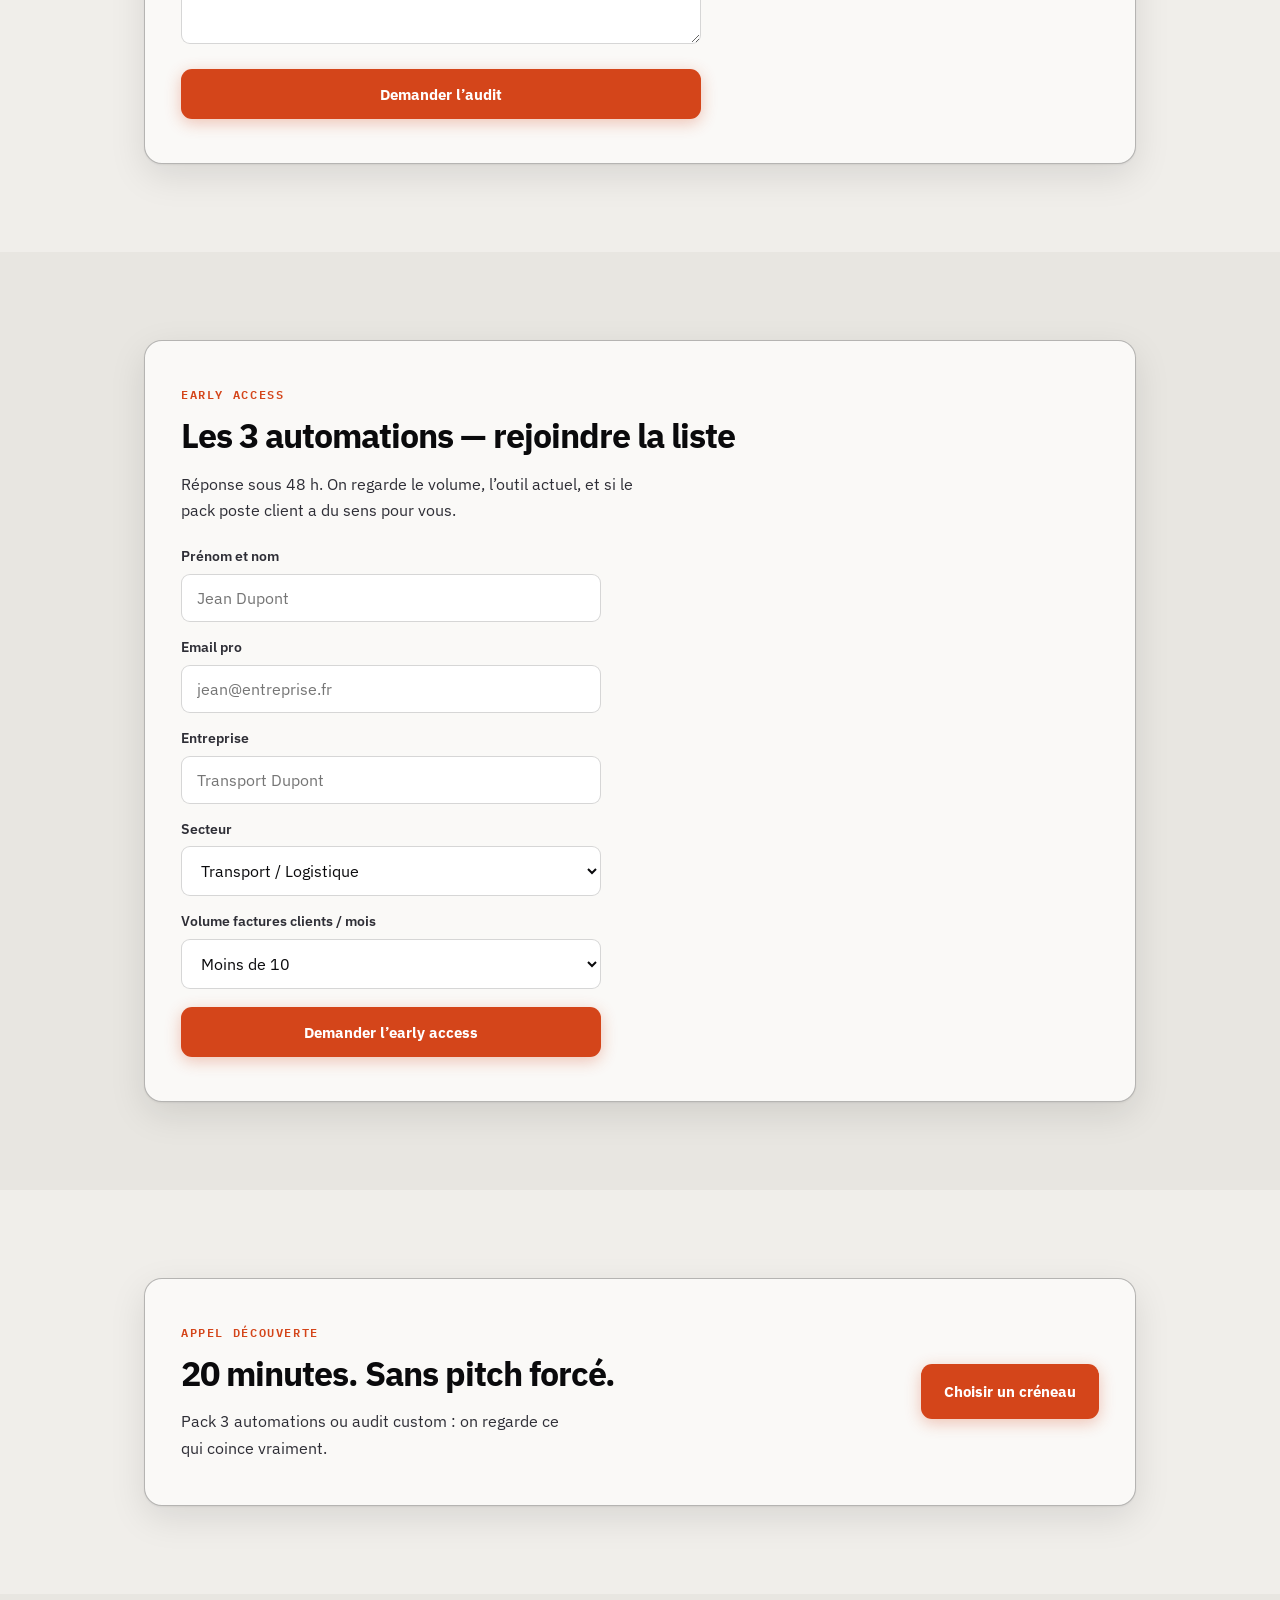
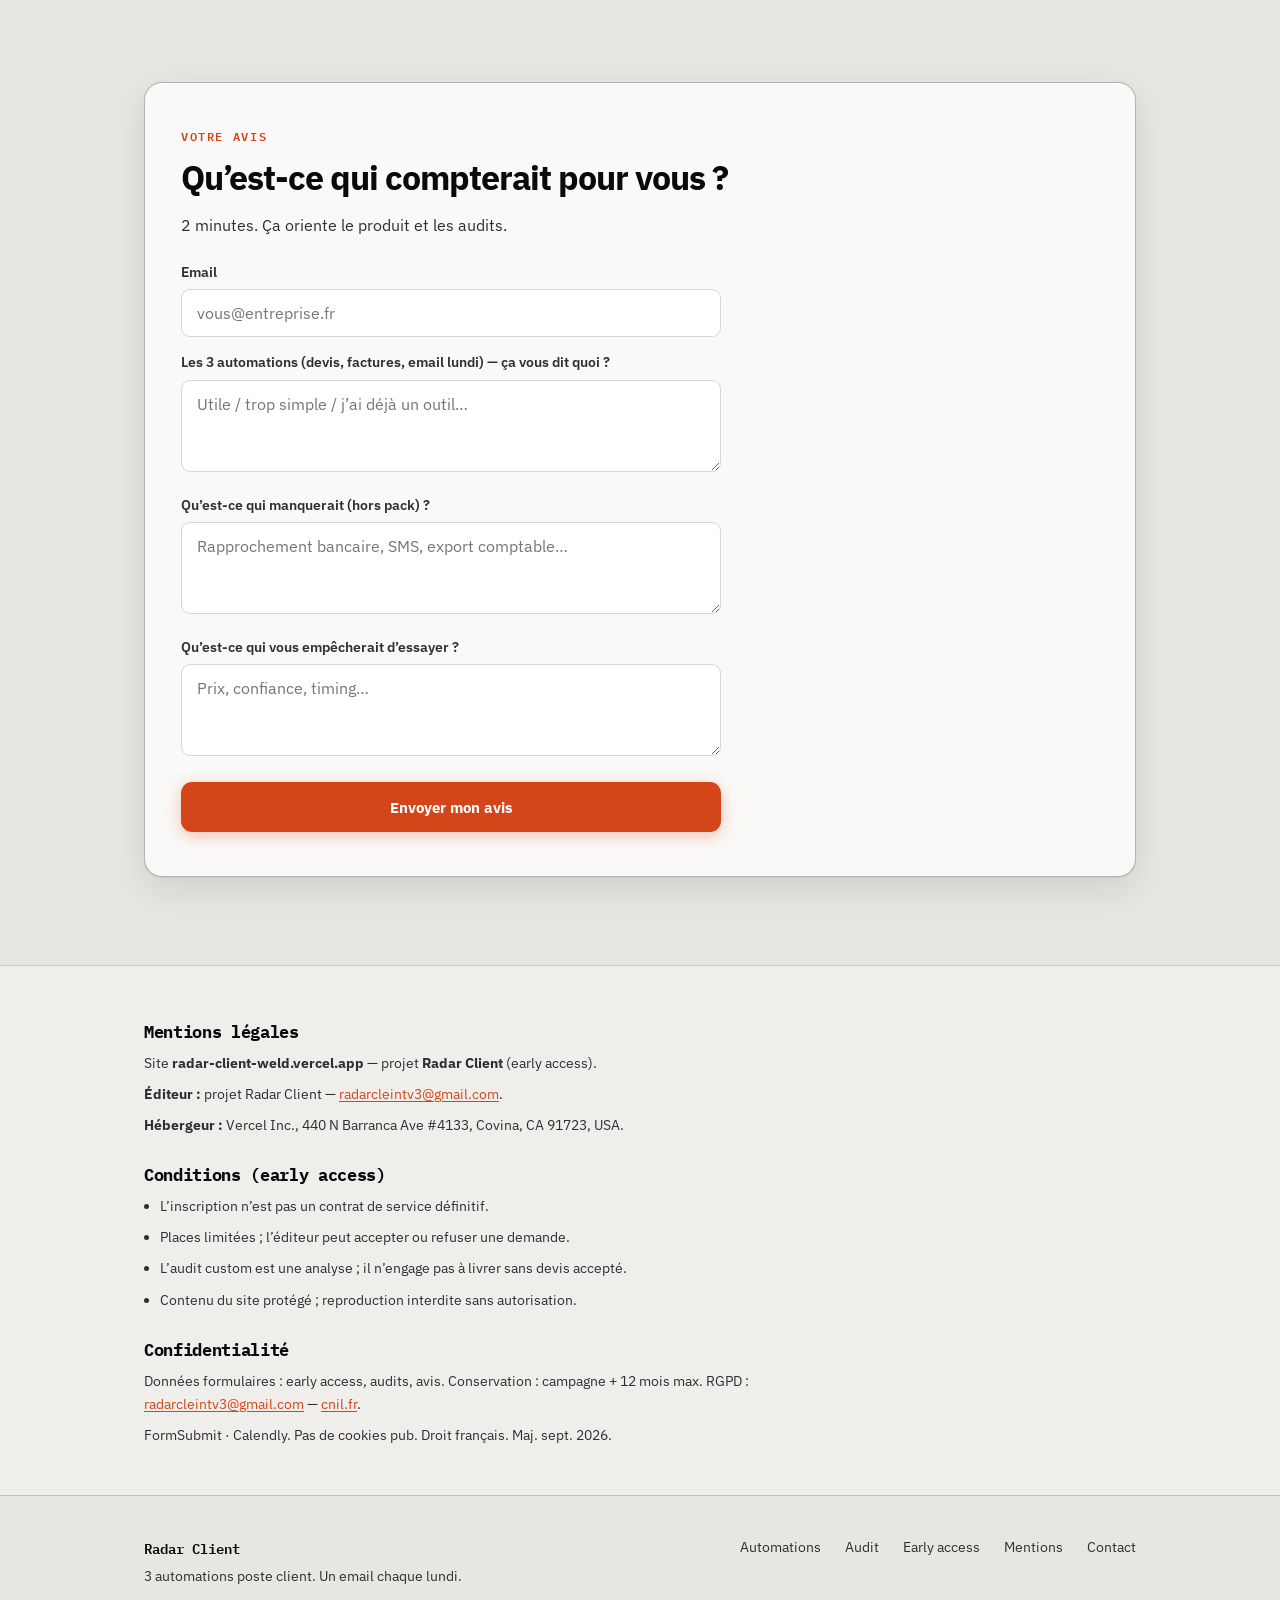
==== commit 81027c35: "Position 3 niche automations + audit custom form" ====
--- a/index.html
+++ b/index.html
@@ -3,19 +3,19 @@
 <head>
 <meta charset="UTF-8"/>
 <meta name="viewport" content="width=device-width,initial-scale=1,viewport-fit=cover"/>
-<title>Radar Client — Un email. Trois priorités. Chaque lundi.</title>
-<meta name="description" content="Radar Client : le briefing poste client pour dirigeants TPE. Relances, trésorerie, risques — un seul email chaque lundi."/>
+<title>Radar Client — 3 automatisations poste client. Un email chaque lundi.</title>
+<meta name="description" content="Radar Client : 3 automatisations pour le poste client TPE — relance devis, relance factures, synthèse hebdo. Audit custom sur demande."/>
 <meta name="theme-color" content="#e8e6e1"/>
 <meta name="referrer" content="strict-origin-when-cross-origin"/>
-<meta property="og:title" content="Radar Client — Un email chaque lundi"/>
-<meta property="og:description" content="Les 3 priorités de votre poste client. Sans dashboard. Sans Excel."/>
+<meta property="og:title" content="Radar Client — 3 automatisations poste client"/>
+<meta property="og:description" content="Relance devis, relance factures, email du lundi. Audit d'automatisations custom sur demande."/>
 <meta property="og:type" content="website"/>
 <link rel="icon" href="/favicon.svg" type="image/svg+xml"/>
 <link rel="apple-touch-icon" href="/favicon.svg"/>
 <link href="https://fonts.googleapis.com/css2?family=IBM+Plex+Mono:wght@400;500;600&family=IBM+Plex+Sans:wght@400;500;600;700&display=swap" rel="stylesheet"/>
 <style>
 :root{
-  --bg:#e8e6e1;--bg-soft:#f0eeea;--surface:#faf9f7;--ink:#0a0a0c;
+  --bg:#e8e6e1;--bg-soft:#f0eeea;--surface:#faf9f7;
   --border:rgba(0,0,0,.16);--border-strong:rgba(0,0,0,.28);
   --text:#0a0a0c;--text-muted:#2e2e36;--text-soft:#5a5a64;
   --accent:#d4451a;--accent-soft:rgba(212,69,26,.14);--accent-border:rgba(212,69,26,.5);
@@ -57,11 +57,11 @@
 .hero{position:relative;padding:96px 0 80px;overflow:hidden}
 .hero-canvas-wrap{position:absolute;inset:0;pointer-events:none;opacity:.32}
 #wave{width:100%;height:100%;display:block}
-.hero-content{position:relative;z-index:2;text-align:center;max-width:680px;margin:0 auto}
+.hero-content{position:relative;z-index:2;text-align:center;max-width:700px;margin:0 auto}
 .eyebrow{display:inline-flex;align-items:center;gap:8px;font-family:var(--mono);font-size:.75rem;letter-spacing:.1em;text-transform:uppercase;color:var(--accent);margin-bottom:24px;font-weight:600;padding:6px 12px;border:1.5px solid var(--accent-border);border-radius:999px;background:var(--accent-soft);animation:fadeUp .7s var(--ease) both}
-h1{font-size:clamp(2.35rem,5.5vw,3.4rem);font-weight:700;letter-spacing:-.04em;line-height:1.08;margin-bottom:18px;animation:fadeUp .7s var(--ease) .06s both}
+h1{font-size:clamp(2.2rem,5.2vw,3.2rem);font-weight:700;letter-spacing:-.04em;line-height:1.1;margin-bottom:18px;animation:fadeUp .7s var(--ease) .06s both}
 h1 em{font-style:italic;font-weight:600;color:var(--accent)}
-.hero-sub{font-size:1.15rem;color:var(--text-muted);max-width:520px;margin:0 auto 12px;animation:fadeUp .7s var(--ease) .12s both}
+.hero-sub{font-size:1.12rem;color:var(--text-muted);max-width:540px;margin:0 auto 12px;animation:fadeUp .7s var(--ease) .12s both}
 .hero-note{font-family:var(--mono);font-size:.84rem;color:var(--text-soft);margin-bottom:32px;animation:fadeUp .7s var(--ease) .18s both}
 .hero-actions{display:flex;flex-wrap:wrap;gap:12px;justify-content:center;animation:fadeUp .7s var(--ease) .24s both}
 .trust{display:flex;flex-wrap:wrap;justify-content:center;gap:8px 20px;margin-top:40px;font-family:var(--mono);font-size:.78rem;color:var(--text-soft);animation:fadeUp .7s var(--ease) .3s both}
@@ -77,16 +77,19 @@
 .section-label{font-family:var(--mono);font-size:.72rem;letter-spacing:.14em;text-transform:uppercase;color:var(--accent);margin-bottom:12px;font-weight:600}
 h2{font-size:clamp(1.55rem,3vw,2.1rem);font-weight:700;letter-spacing:-.03em;margin-bottom:14px;line-height:1.2}
 h3{font-size:1.08rem;font-weight:600;margin-bottom:8px}
-.section-intro{color:var(--text-muted);max-width:540px;margin-bottom:40px;font-size:1.06rem}
+.section-intro{color:var(--text-muted);max-width:560px;margin-bottom:40px;font-size:1.06rem}
 .grid-3{display:grid;grid-template-columns:repeat(3,1fr);gap:16px}
 .grid-2{display:grid;grid-template-columns:repeat(2,1fr);gap:16px}
 .card{background:var(--surface);border:1.5px solid var(--border);border-radius:var(--radius);padding:28px 24px;box-shadow:var(--shadow);transition:.3s var(--ease)}
 .card:hover{border-color:var(--accent-border);transform:translateY(-3px);box-shadow:0 10px 32px rgba(0,0,0,.1)}
 .card p{color:var(--text-muted);font-size:.97rem}
 .card-num{font-family:var(--mono);font-size:.75rem;color:var(--accent);margin-bottom:12px;font-weight:600}
+.card ul{margin:12px 0 0;padding-left:1.1em;color:var(--text-muted);font-size:.92rem}
+.card ul li{margin-bottom:4px}
 .panel{background:var(--surface);border:1.5px solid var(--border-strong);border-radius:18px;padding:44px 36px;box-shadow:var(--shadow)}
+.auto-badge{display:inline-block;font-family:var(--mono);font-size:.7rem;font-weight:600;letter-spacing:.06em;text-transform:uppercase;padding:4px 10px;border-radius:6px;background:var(--accent-soft);color:var(--accent);border:1px solid var(--accent-border);margin-bottom:14px}
 .steps{display:grid;grid-template-columns:repeat(4,1fr);gap:12px;margin-top:8px}
-.step{background:var(--surface);border:1.5px solid var(--border);border-radius:var(--radius);padding:22px 18px;text-align:left}
+.step{background:var(--surface);border:1.5px solid var(--border);border-radius:var(--radius);padding:22px 18px}
 .step-n{font-family:var(--mono);font-size:.72rem;color:var(--accent);font-weight:600;margin-bottom:10px}
 .step h3{font-size:1rem;margin-bottom:6px}
 .step p{font-size:.9rem;color:var(--text-muted)}
@@ -139,11 +142,11 @@
 <div class="nav-overlay" id="navOverlay" aria-hidden="true"></div>
 <aside class="nav-drawer" id="navDrawer" aria-label="Menu" aria-hidden="true">
   <p class="nav-drawer-label">Navigation</p>
-  <a href="#comment" style="--i:0">Comment ça marche</a>
-  <a href="#produit" style="--i:1">Produit</a>
-  <a href="#early" style="--i:2">Early access</a>
-  <a href="#rdv" style="--i:3">Appel</a>
-  <a href="#feedback" style="--i:4">Votre avis</a>
+  <a href="#automations" style="--i:0">3 automatisations</a>
+  <a href="#comment" style="--i:1">Comment ça marche</a>
+  <a href="#audit" style="--i:2">Audit custom</a>
+  <a href="#early" style="--i:3">Early access</a>
+  <a href="#rdv" style="--i:4">Appel</a>
   <a href="#mentions" style="--i:5">Mentions légales</a>
   <a class="drawer-cta" href="#early" style="--i:6">Rejoindre l'early access</a>
   <div class="nav-drawer-foot">Radar Client · Early access</div>
@@ -155,8 +158,8 @@
       <span></span><span></span><span></span>
     </button>
     <div class="nav-desktop">
-      <a href="#comment">Comment ça marche</a>
-      <a href="#produit">Produit</a>
+      <a href="#automations">3 automations</a>
+      <a href="#audit">Audit</a>
       <a href="#rdv">Appel</a>
       <a class="nav-cta" href="#early">Early access</a>
     </div>
@@ -165,13 +168,13 @@
 <header class="hero">
   <div class="hero-canvas-wrap" aria-hidden="true"><canvas id="wave"></canvas></div>
   <div class="wrap hero-content">
-    <p class="eyebrow">Early access · Places limitées</p>
-    <h1>Un seul email<br>chaque <em>lundi</em>.</h1>
-    <p class="hero-sub">Les 3 priorités de votre poste client : relances, trésorerie, risques. Sans ouvrir un logiciel. Sans Excel.</p>
-    <p class="hero-note">Construit avec des dirigeants TPE qui passent trop de temps à courir après l'argent déjà gagné.</p>
+    <p class="eyebrow">Early access · Niche poste client</p>
+    <h1>3 automatisations.<br>Un email chaque <em>lundi</em>.</h1>
+    <p class="hero-sub">Relance devis, relance factures, synthèse hebdo. Conçu pour les TPE/PME B2B qui perdent du temps (et du cash) sur le poste client.</p>
+    <p class="hero-note">Pas un ERP. Un pack ciblé + audit si vous avez un process spécifique.</p>
     <div class="hero-actions">
-      <a class="btn btn-primary" href="#early">Demander l'accès</a>
-      <a class="btn btn-ghost" href="#rdv">Réserver 20 min</a>
+      <a class="btn btn-primary" href="#automations">Voir les 3 automations</a>
+      <a class="btn btn-ghost" href="#audit">Demander un audit</a>
     </div>
     <div class="trust">
       <span>Setup 2–3 jours</span>
@@ -180,40 +183,93 @@
     </div>
   </div>
 </header>
-<section id="comment">
-  <div class="wrap">
-    <p class="section-label reveal">Comment ça marche</p>
-    <h2 class="reveal">Quatre étapes. Zéro dashboard obligatoire.</h2>
-    <p class="section-intro reveal">Vous restez dans votre métier. Radar s'occupe du suivi poste client en arrière-plan.</p>
-    <div class="steps">
-      <div class="step reveal reveal-delay-1"><p class="step-n">01</p><h3>On branche vos données</h3><p>Devis, factures, clients — via votre outil existant ou un import simple.</p></div>
-      <div class="step reveal reveal-delay-2"><p class="step-n">02</p><h3>Les relances partent</h3><p>Ton adapté selon le retard. Suivi écrit. Sans le mot « relance » dans l'objet.</p></div>
-      <div class="step reveal reveal-delay-3"><p class="step-n">03</p><h3>Lundi, un email</h3><p>Priorité de la semaine, score risque, délai moyen. 90 secondes de lecture.</p></div>
-      <div class="step reveal"><p class="step-n">04</p><h3>Vous validez le flou</h3><p>Tout ce qui est ambigu reste humain. Radar n'invente pas et ne force pas.</p></div>
-    </div>
-  </div>
-</section>
-<section id="produit" style="background:var(--bg-soft)">
-  <div class="wrap">
-    <p class="section-label reveal">Produit</p>
-    <h2 class="reveal">Ce qui tourne déjà</h2>
-    <p class="section-intro reveal">Socle early access : relances, scoring, prévision 30/60/90 j, synthèse hebdo.</p>
+<section id="automations" style="background:var(--bg-soft)">
+  <div class="wrap">
+    <p class="section-label reveal">Offre principale</p>
+    <h2 class="reveal">Les 3 automatisations de la niche</h2>
+    <p class="section-intro reveal">On ne vend pas « de l’automation en général ». On attaque le poste client B2B : devis qui dorment, factures en retard, vision floue le lundi matin.</p>
     <div class="grid-3">
-      <div class="card reveal reveal-delay-1"><p class="card-num">Relances</p><h3>Devis & factures</h3><p>Automatiques, avec historique. Pas de remise promise. Escalade progressive.</p></div>
-      <div class="card reveal reveal-delay-2"><p class="card-num">Cerveau</p><h3>Email du lundi</h3><p>Une priorité claire, le contexte chiffré, ce qui est déjà parti ou à valider.</p></div>
-      <div class="card reveal reveal-delay-3"><p class="card-num">Risque</p><h3>Score client</h3><p>Retards, délais moyens, signaux faibles — pour savoir où regarder d'abord.</p></div>
+      <div class="card reveal reveal-delay-1">
+        <span class="auto-badge">Auto 01</span>
+        <h3>Relance devis</h3>
+        <p>Devis en attente, échéance proche ou dépassée, sans commentaire récent.</p>
+        <ul>
+          <li>Ton adapté (avant / après échéance)</li>
+          <li>Jamais le mot « Relance » dans l’objet</li>
+          <li>Historique écrit dans le dossier</li>
+        </ul>
+      </div>
+      <div class="card reveal reveal-delay-2">
+        <span class="auto-badge">Auto 02</span>
+        <h3>Relance factures</h3>
+        <p>Factures émises, en attente ou en retard — suivi sans que vous y repensiez chaque soir.</p>
+        <ul>
+          <li>Escalade progressive</li>
+          <li>Pas de remise promise</li>
+          <li>Validation humaine si ambigu</li>
+        </ul>
+      </div>
+      <div class="card reveal reveal-delay-3">
+        <span class="auto-badge">Auto 03</span>
+        <h3>Cerveau — email du lundi</h3>
+        <p>Le seul mail à ouvrir : priorité de la semaine, score risque, délais moyens.</p>
+        <ul>
+          <li>~90 secondes de lecture</li>
+          <li>Chiffres issus de vos données</li>
+          <li>Décision claire, pas de jargon</li>
+        </ul>
+      </div>
     </div>
     <div class="grid-2" style="margin-top:16px">
-      <div class="card reveal"><h3>Pour qui</h3><p>Dirigeants TPE / PME B2B (5–50 salariés) : transport, BTP, services, commerce. Encore sur le terrain.</p></div>
-      <div class="card reveal reveal-delay-1"><h3>Ce que ce n'est pas</h3><p>Pas un remplaçant de Pennylane, Sellsy ou Agicap. Un complément : priorisation + relances + clarté.</p></div>
+      <div class="card reveal"><h3>Pour qui</h3><p>Dirigeants TPE / PME B2B (5–50 salariés) : transport, BTP, services, commerce. Volume de devis et factures clients réel — pas du pure B2C.</p></div>
+      <div class="card reveal reveal-delay-1"><h3>Ce que ce n’est pas</h3><p>Pas un remplaçant de Pennylane, Sellsy ou Agicap. Un pack de 3 automations + clarté lundi. Le reste (si besoin) passe par un audit custom.</p></div>
     </div>
     <div class="price-box reveal">
       <div>
         <p class="amount">249 € <span>/ mois</span></p>
-        <p style="margin-top:6px;color:var(--text-soft);font-size:.85rem;font-family:var(--mono)">Early access · facturation après setup</p>
+        <p style="margin-top:6px;color:var(--text-soft);font-size:.85rem;font-family:var(--mono)">Les 3 automations · setup inclus early access</p>
       </div>
-      <p>Places limitées. On priorise les boîtes avec un vrai volume de factures B2B.</p>
-      <a class="btn btn-primary" href="#early">Demander l'accès</a>
+      <p>Places limitées. On priorise les boîtes avec un vrai volume B2B.</p>
+      <a class="btn btn-primary" href="#early">Demander l’accès</a>
+    </div>
+  </div>
+</section>
+<section id="comment">
+  <div class="wrap">
+    <p class="section-label reveal">Comment ça marche</p>
+    <h2 class="reveal">Quatre étapes. Zéro dashboard obligatoire.</h2>
+    <p class="section-intro reveal">Vous restez dans votre métier. Les 3 automations tournent en arrière-plan.</p>
+    <div class="steps">
+      <div class="step reveal reveal-delay-1"><p class="step-n">01</p><h3>On branche vos données</h3><p>Devis, factures, clients — outil existant ou import simple.</p></div>
+      <div class="step reveal reveal-delay-2"><p class="step-n">02</p><h3>Relances 01 & 02</h3><p>Devis et factures selon vos règles. Suivi écrit.</p></div>
+      <div class="step reveal reveal-delay-3"><p class="step-n">03</p><h3>Lundi : Cerveau</h3><p>Un email. Priorité + risque + contexte.</p></div>
+      <div class="step reveal"><p class="step-n">04</p><h3>Vous validez le flou</h3><p>Ambiguïté = humain. Rien n’est forcé.</p></div>
+    </div>
+  </div>
+</section>
+<section id="audit" style="background:var(--bg-soft)">
+  <div class="wrap">
+    <div class="panel reveal">
+      <p class="section-label">Au-delà des 3 automations</p>
+      <h2>Audit automatisations custom</h2>
+      <p style="color:var(--text-muted);margin-bottom:12px;max-width:560px">Vous avez un process métier précis (rapprochement bancaire, onboarding client, alertes Slack, export comptable…) ? On regarde avec vous si ça vaut le coup de l’automatiser — et comment, sans promesse magique.</p>
+      <p style="color:var(--text-soft);font-family:var(--mono);font-size:.85rem;margin-bottom:22px">Audit gratuit en early access · devis éventuel seulement si construction custom</p>
+      <form class="form" style="max-width:520px" action="https://formsubmit.co/a60d117dd60c9fa5b6931e8608d5826e" method="POST">
+        <input type="hidden" name="_subject" value="Audit automatisations custom — Radar Client"/>
+        <input type="hidden" name="_captcha" value="false"/>
+        <input type="hidden" name="_template" value="table"/>
+        <input type="hidden" name="_next" value="https://radar-client-weld.vercel.app/?sent=audit"/>
+        <input type="text" name="_honey" class="hp" tabindex="-1" autocomplete="off"/>
+        <div><label for="a-name">Prénom et nom</label><input id="a-name" name="name" required maxlength="120" placeholder="Jean Dupont"/></div>
+        <div><label for="a-email">Email pro</label><input id="a-email" name="email" type="email" required maxlength="200" placeholder="jean@entreprise.fr"/></div>
+        <div><label for="a-company">Entreprise</label><input id="a-company" name="company" required maxlength="120" placeholder="Transport Dupont"/></div>
+        <div><label for="a-tools">Outils actuels</label><input id="a-tools" name="tools" maxlength="200" placeholder="Pennylane, Excel, Slack, Airtable…"/></div>
+        <div><label for="a-need">Qu’est-ce que vous aimeriez automatiser ?</label>
+          <textarea id="a-need" name="need" required maxlength="2500" placeholder="Ex. : rapprochement bancaire hebdo, alerte si devis > 30 j sans réponse, mail de fin de mois aux clients…"></textarea></div>
+        <div><label for="a-pain">Combien de temps / d’erreurs ça vous coûte aujourd’hui ?</label>
+          <textarea id="a-pain" name="pain" maxlength="1500" placeholder="Ex. : 3 h/semaine, oublis fréquents…"></textarea></div>
+        <button type="submit" class="btn btn-primary">Demander l’audit</button>
+      </form>
     </div>
   </div>
 </section>
@@ -221,8 +277,8 @@
   <div class="wrap">
     <div class="panel reveal">
       <p class="section-label">Early access</p>
-      <h2>Rejoindre la liste</h2>
-      <p style="color:var(--text-muted);margin-bottom:22px;max-width:480px">Réponse sous 48 h. On regarde le volume, l'outil actuel, et si on peut vraiment vous aider.</p>
+      <h2>Les 3 automations — rejoindre la liste</h2>
+      <p style="color:var(--text-muted);margin-bottom:22px;max-width:480px">Réponse sous 48 h. On regarde le volume, l’outil actuel, et si le pack poste client a du sens pour vous.</p>
       <form class="form" style="max-width:420px" action="https://formsubmit.co/a60d117dd60c9fa5b6931e8608d5826e" method="POST">
         <input type="hidden" name="_subject" value="Early access Radar Client"/>
         <input type="hidden" name="_captcha" value="false"/>
@@ -238,7 +294,7 @@
         <div><label for="e-vol">Volume factures clients / mois</label>
           <select id="e-vol" name="volume"><option>Moins de 10</option><option>10–30</option><option>30–100</option><option>Plus de 100</option></select>
         </div>
-        <button type="submit" class="btn btn-primary">Demander l'early access</button>
+        <button type="submit" class="btn btn-primary">Demander l’early access</button>
       </form>
     </div>
   </div>
@@ -249,7 +305,7 @@
       <div style="flex:1;min-width:240px">
         <p class="section-label">Appel découverte</p>
         <h2>20 minutes. Sans pitch forcé.</h2>
-        <p style="color:var(--text-muted);max-width:400px">On regarde votre poste client. Si Radar n'est pas le bon outil, on le dit.</p>
+        <p style="color:var(--text-muted);max-width:400px">Pack 3 automations ou audit custom : on regarde ce qui coince vraiment.</p>
       </div>
       <a class="btn btn-primary" href="https://calendly.com/toujourspresent17/radar-client-appel-decouverte-20-min" target="_blank" rel="noopener">Choisir un créneau</a>
     </div>
@@ -259,8 +315,8 @@
   <div class="wrap">
     <div class="panel reveal">
       <p class="section-label">Votre avis</p>
-      <h2>Qu'est-ce qui compterait pour vous ?</h2>
-      <p style="color:var(--text-muted);margin-bottom:22px;max-width:520px">2 minutes. Ça oriente ce qu'on construit ensuite.</p>
+      <h2>Qu’est-ce qui compterait pour vous ?</h2>
+      <p style="color:var(--text-muted);margin-bottom:22px;max-width:520px">2 minutes. Ça oriente le produit et les audits.</p>
       <form class="form" style="max-width:540px" action="https://formsubmit.co/a60d117dd60c9fa5b6931e8608d5826e" method="POST">
         <input type="hidden" name="_subject" value="Avis produit Radar Client"/>
         <input type="hidden" name="_captcha" value="false"/>
@@ -268,11 +324,11 @@
         <input type="hidden" name="_next" value="https://radar-client-weld.vercel.app/?sent=feedback"/>
         <input type="text" name="_honey" class="hp" tabindex="-1" autocomplete="off"/>
         <div><label for="f-email">Email</label><input id="f-email" name="email" type="email" required maxlength="200" placeholder="vous@entreprise.fr"/></div>
-        <div><label for="f-value">La proposition « un email lundi + relances auto », ça vous dit quoi ?</label>
-          <textarea id="f-value" name="value_prop" required maxlength="2000" placeholder="Utile / trop simple / j'ai déjà un outil…"></textarea></div>
-        <div><label for="f-want">Qu'est-ce que le produit devrait avoir en plus ?</label>
-          <textarea id="f-want" name="features_wanted" required maxlength="2000" placeholder="SMS, lien de paiement, export comptable…"></textarea></div>
-        <div><label for="f-block">Qu'est-ce qui vous empêcherait d'essayer ?</label>
+        <div><label for="f-value">Les 3 automations (devis, factures, email lundi) — ça vous dit quoi ?</label>
+          <textarea id="f-value" name="value_prop" required maxlength="2000" placeholder="Utile / trop simple / j’ai déjà un outil…"></textarea></div>
+        <div><label for="f-want">Qu’est-ce qui manquerait (hors pack) ?</label>
+          <textarea id="f-want" name="features_wanted" required maxlength="2000" placeholder="Rapprochement bancaire, SMS, export comptable…"></textarea></div>
+        <div><label for="f-block">Qu’est-ce qui vous empêcherait d’essayer ?</label>
           <textarea id="f-block" name="blocker" maxlength="2000" placeholder="Prix, confiance, timing…"></textarea></div>
         <button type="submit" class="btn btn-primary">Envoyer mon avis</button>
       </form>
@@ -287,25 +343,22 @@
     <p><strong>Hébergeur :</strong> Vercel Inc., 440 N Barranca Ave #4133, Covina, CA 91723, USA.</p>
     <h2 id="cgu">Conditions (early access)</h2>
     <ul>
-      <li>L'inscription n'est pas un contrat de service définitif.</li>
-      <li>Places limitées ; l'éditeur peut accepter ou refuser une demande.</li>
+      <li>L’inscription n’est pas un contrat de service définitif.</li>
+      <li>Places limitées ; l’éditeur peut accepter ou refuser une demande.</li>
+      <li>L’audit custom est une analyse ; il n’engage pas à livrer sans devis accepté.</li>
       <li>Contenu du site protégé ; reproduction interdite sans autorisation.</li>
     </ul>
-    <p>Conditions contractuelles complètes avant tout abonnement payant.</p>
     <h2 id="confidentialite">Confidentialité</h2>
-    <p>Données formulaires (identité, email, entreprise, avis) : gestion early access et amélioration produit. Conservation : durée de la campagne + 12 mois max. Droits RGPD : <a href="mailto:radarcleintv3@gmail.com">radarcleintv3@gmail.com</a> — CNIL <a href="https://www.cnil.fr" target="_blank" rel="noopener">cnil.fr</a>.</p>
-    <p>Formulaires via FormSubmit. Prise de RDV via Calendly (politique propre). Pas de cookies pub.</p>
-    <h2>Responsabilité & droit</h2>
-    <p>Service early access fourni « en l'état ». Droit français. Contact : radarcleintv3@gmail.com — maj. sept. 2026.</p>
+    <p>Données formulaires : early access, audits, avis. Conservation : campagne + 12 mois max. RGPD : <a href="mailto:radarcleintv3@gmail.com">radarcleintv3@gmail.com</a> — <a href="https://www.cnil.fr" target="_blank" rel="noopener">cnil.fr</a>.</p>
+    <p>FormSubmit · Calendly. Pas de cookies pub. Droit français. Maj. sept. 2026.</p>
   </div>
 </section>
 <footer>
   <div class="wrap footer-inner">
-    <div><div class="footer-brand">Radar Client</div><p>Un email. Trois priorités. Chaque lundi.</p></div>
+    <div><div class="footer-brand">Radar Client</div><p>3 automations poste client. Un email chaque lundi.</p></div>
     <div class="footer-links">
-      <a href="#comment">Comment</a><a href="#early">Early access</a><a href="#rdv">Appel</a>
-      <a href="#mentions">Mentions</a><a href="#confidentialite">Confidentialité</a>
-      <a href="mailto:radarcleintv3@gmail.com">Contact</a>
+      <a href="#automations">Automations</a><a href="#audit">Audit</a><a href="#early">Early access</a>
+      <a href="#mentions">Mentions</a><a href="mailto:radarcleintv3@gmail.com">Contact</a>
     </div>
   </div>
 </footer>
@@ -325,10 +378,9 @@
   els.forEach(function(e){io.observe(e)});
 })();
 (function(){
-  var p=new URLSearchParams(location.search);
-  if(p.get('sent')==='early'||p.get('sent')==='feedback'){
-    var el=document.createElement('div');el.className='toast';
-    el.textContent=p.get('sent')==='early'?'Merci. Demande bien reçue.':'Merci. Votre avis est arrivé.';
+  var p=new URLSearchParams(location.search),msg={early:'Merci. Demande bien reçue.',feedback:'Merci. Votre avis est arrivé.',audit:'Merci. Demande d’audit reçue.'};
+  if(msg[p.get('sent')]){
+    var el=document.createElement('div');el.className='toast';el.textContent=msg[p.get('sent')];
     document.body.appendChild(el);requestAnimationFrame(function(){el.classList.add('show')});
     setTimeout(function(){el.classList.remove('show');setTimeout(function(){el.remove()},400)},4800);
     history.replaceState({},'',location.pathname);
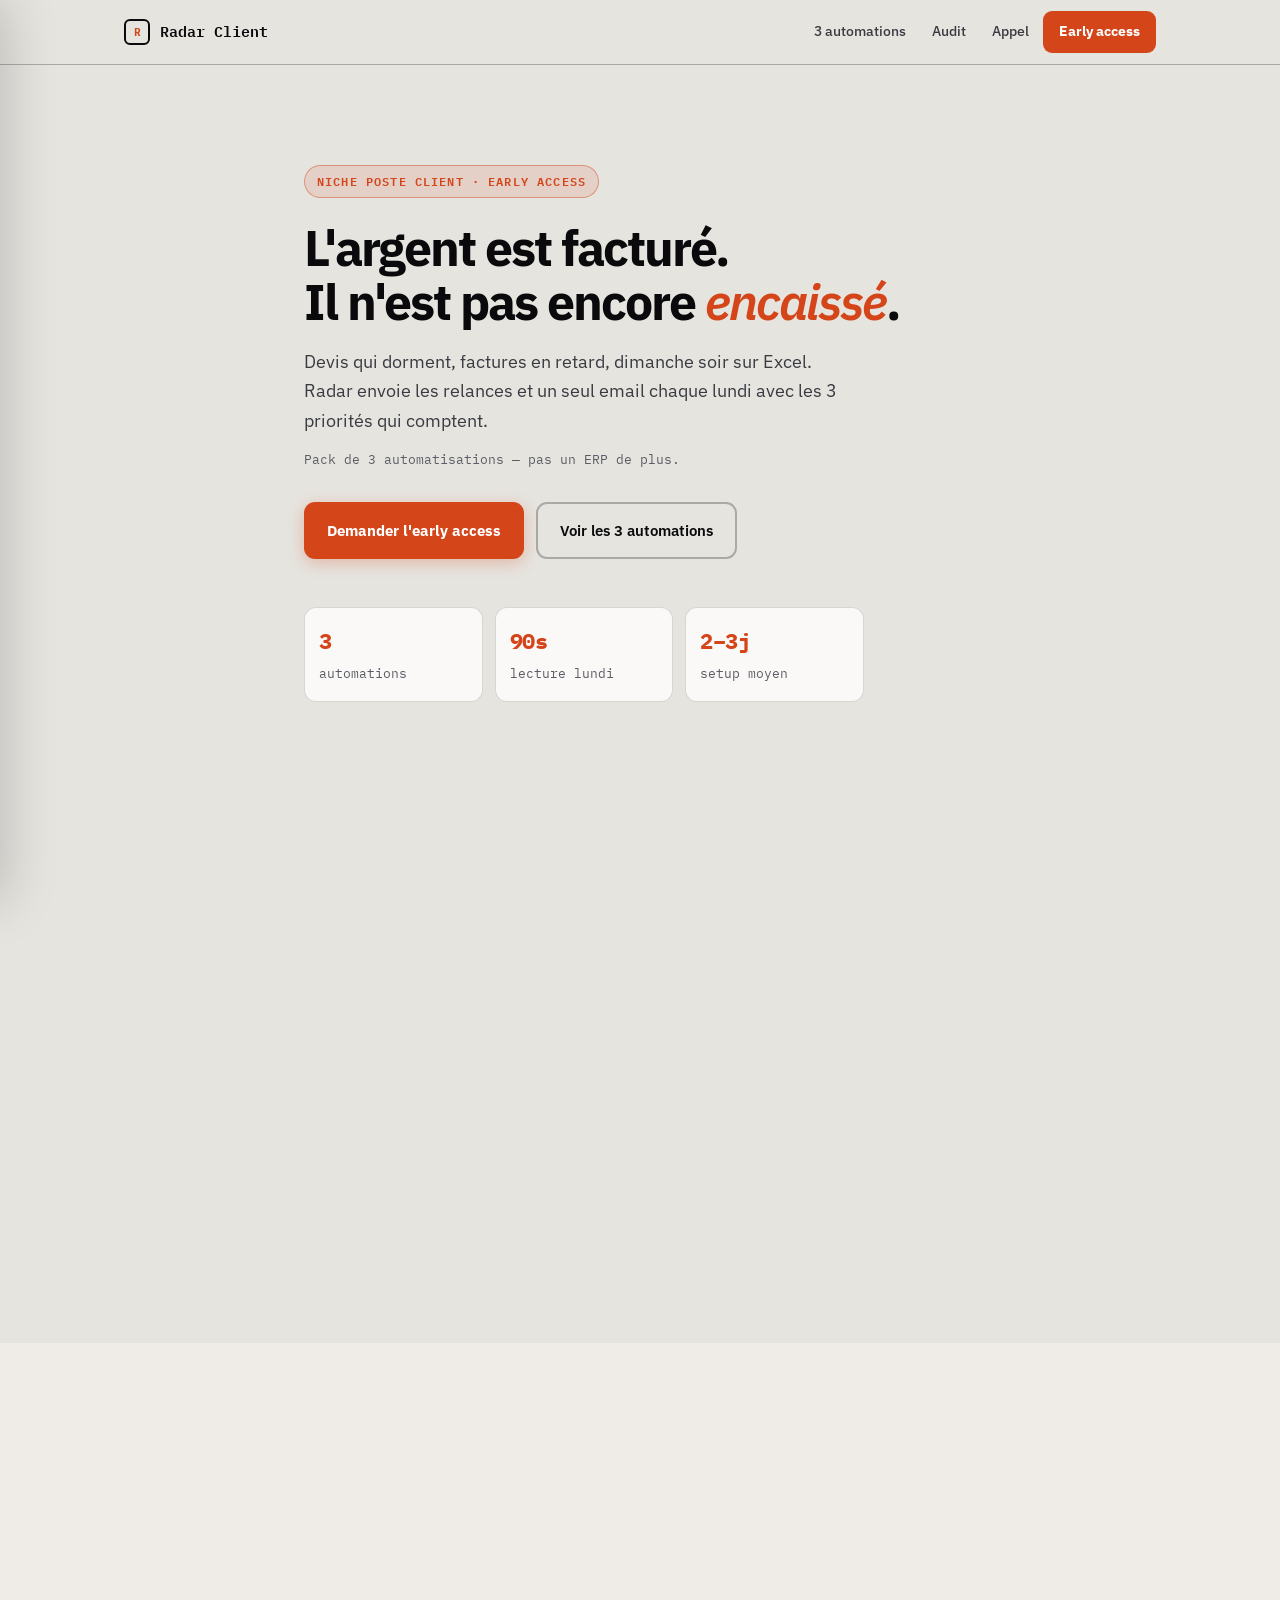
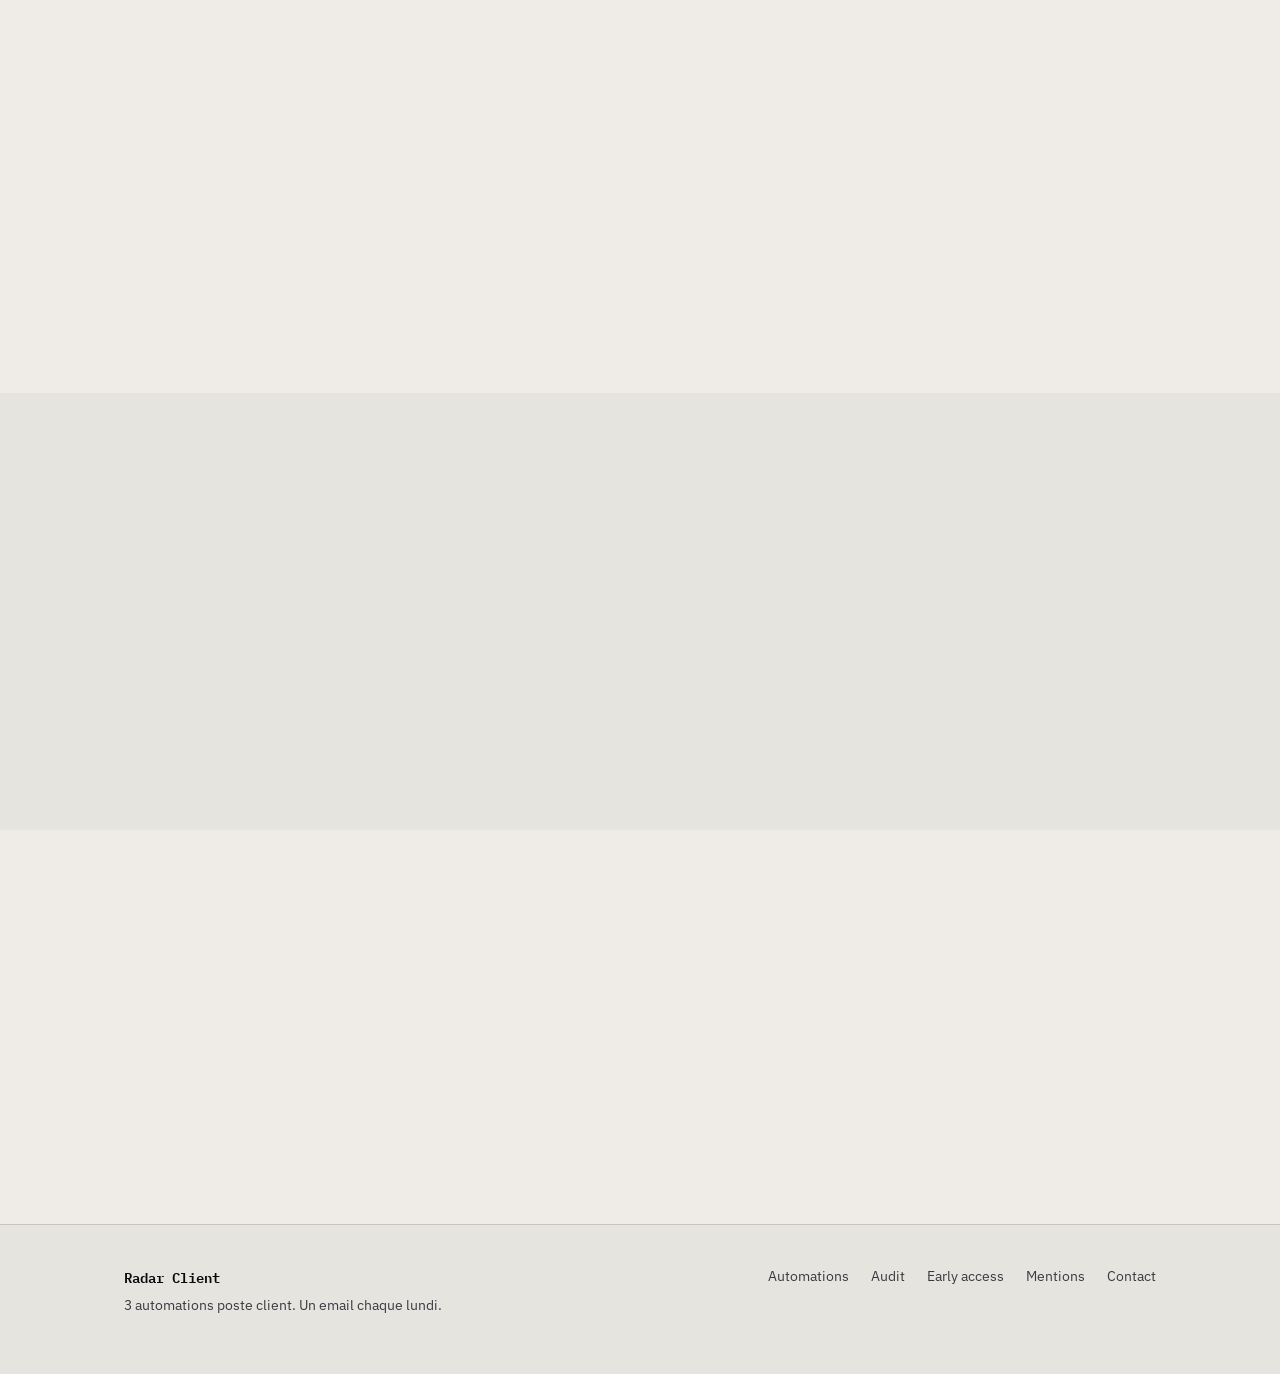
==== commit d95f71e4: "Home multipage: problem-solution + terminal geek" ====
--- a/index.html
+++ b/index.html
@@ -3,409 +3,126 @@
 <head>
 <meta charset="UTF-8"/>
 <meta name="viewport" content="width=device-width,initial-scale=1,viewport-fit=cover"/>
-<title>Radar Client — 3 automatisations poste client. Un email chaque lundi.</title>
-<meta name="description" content="Radar Client : 3 automatisations pour le poste client TPE — relance devis, relance factures, synthèse hebdo. Audit custom sur demande."/>
-<meta name="theme-color" content="#e8e6e1"/>
-<meta name="referrer" content="strict-origin-when-cross-origin"/>
-<meta property="og:title" content="Radar Client — 3 automatisations poste client"/>
-<meta property="og:description" content="Relance devis, relance factures, email du lundi. Audit d'automatisations custom sur demande."/>
-<meta property="og:type" content="website"/>
+<title>Radar Client — Arrêtez de courir après l'argent déjà facturé</title>
+<meta name="description" content="3 automatisations pour le poste client TPE/PME B2B : relance devis, relance factures, email du lundi. Moins d'Excel, plus de cash."/>
+<meta name="theme-color" content="#e6e4df"/>
+<meta property="og:title" content="Radar Client — Poste client automatisé"/>
+<meta property="og:description" content="Relances + synthèse lundi. Pack niche pour dirigeants B2B."/>
 <link rel="icon" href="/favicon.svg" type="image/svg+xml"/>
-<link rel="apple-touch-icon" href="/favicon.svg"/>
 <link href="https://fonts.googleapis.com/css2?family=IBM+Plex+Mono:wght@400;500;600&family=IBM+Plex+Sans:wght@400;500;600;700&display=swap" rel="stylesheet"/>
-<style>
-:root{
-  --bg:#e8e6e1;--bg-soft:#f0eeea;--surface:#faf9f7;
-  --border:rgba(0,0,0,.16);--border-strong:rgba(0,0,0,.28);
-  --text:#0a0a0c;--text-muted:#2e2e36;--text-soft:#5a5a64;
-  --accent:#d4451a;--accent-soft:rgba(212,69,26,.14);--accent-border:rgba(212,69,26,.5);
-  --shadow:0 1px 2px rgba(0,0,0,.06),0 12px 36px rgba(0,0,0,.1);
-  --font:"IBM Plex Sans",system-ui,sans-serif;--mono:"IBM Plex Mono",ui-monospace,monospace;
-  --radius:14px;--max:1040px;--ease:cubic-bezier(.22,1,.36,1);--nav-h:64px;
-}
-*{box-sizing:border-box;margin:0;padding:0}
-html{scroll-behavior:smooth}
-body{font-family:var(--font);background:var(--bg);color:var(--text);line-height:1.65;min-height:100vh;-webkit-font-smoothing:antialiased;overflow-x:hidden}
-body.menu-open{overflow:hidden}
-a{color:inherit;text-decoration:none}
-.wrap{width:100%;max-width:var(--max);margin:0 auto;padding:0 24px}
-nav{position:sticky;top:0;z-index:100;background:rgba(232,230,225,.94);backdrop-filter:blur(18px);-webkit-backdrop-filter:blur(18px);border-bottom:1px solid var(--border-strong)}
-.nav-inner{display:flex;align-items:center;justify-content:space-between;height:var(--nav-h);max-width:var(--max);margin:0 auto;padding:0 24px}
-.logo{font-family:var(--mono);font-weight:600;font-size:.95rem;display:flex;align-items:center;gap:10px;z-index:120}
-.logo-mark{width:26px;height:26px;border:2px solid var(--text);border-radius:6px;display:grid;place-items:center;font-size:12px;font-weight:700;color:var(--accent)}
-.nav-desktop{display:flex;align-items:center;gap:2px}
-.nav-desktop a{font-size:.875rem;font-weight:500;color:var(--text-muted);padding:8px 14px;border-radius:8px;transition:.2s}
-.nav-desktop a:hover{color:var(--text);background:rgba(0,0,0,.05)}
-.nav-cta{background:var(--accent)!important;color:#fff!important;font-weight:700!important;padding:9px 16px!important;border-radius:9px!important}
-.nav-cta:hover{filter:brightness(1.07)!important}
-.nav-toggle{display:none;z-index:120;width:44px;height:44px;border:1.5px solid var(--border-strong);border-radius:10px;background:var(--surface);cursor:pointer;position:relative}
-.nav-toggle span{position:absolute;left:11px;right:11px;height:2px;background:var(--text);border-radius:1px;transition:.35s var(--ease)}
-.nav-toggle span:nth-child(1){top:15px}.nav-toggle span:nth-child(2){top:21px}.nav-toggle span:nth-child(3){top:27px}
-.nav-toggle.is-open span:nth-child(1){top:21px;transform:rotate(45deg)}
-.nav-toggle.is-open span:nth-child(2){opacity:0;transform:scaleX(0)}
-.nav-toggle.is-open span:nth-child(3){top:21px;transform:rotate(-45deg)}
-.nav-overlay{position:fixed;inset:0;z-index:105;background:rgba(10,10,12,.48);opacity:0;visibility:hidden;pointer-events:none;transition:.35s var(--ease)}
-.nav-overlay.is-open{opacity:1;visibility:visible;pointer-events:auto}
-.nav-drawer{position:fixed;top:0;left:0;bottom:0;z-index:110;width:min(300px,86vw);background:var(--surface);border-right:2px solid var(--border-strong);box-shadow:20px 0 50px rgba(0,0,0,.2);transform:translateX(-105%);transition:transform .4s var(--ease);display:flex;flex-direction:column;padding:calc(var(--nav-h)+8px) 0 28px;overflow-y:auto}
-.nav-drawer.is-open{transform:translateX(0)}
-.nav-drawer-label{font-family:var(--mono);font-size:.68rem;letter-spacing:.14em;text-transform:uppercase;color:var(--text-soft);padding:8px 24px 14px;font-weight:600}
-.nav-drawer a{display:flex;padding:14px 24px;font-size:1.05rem;font-weight:500;color:var(--text-muted);border-left:3px solid transparent;opacity:0;transform:translateX(-12px);transition:.25s var(--ease)}
-.nav-drawer.is-open a{opacity:1;transform:translateX(0);transition-delay:calc(var(--i,0)*.05s + .1s)}
-.nav-drawer a:hover{background:var(--bg);color:var(--text);border-left-color:var(--accent)}
-.nav-drawer .drawer-cta{margin:18px 24px 0;justify-content:center;background:var(--accent);color:#fff!important;border:none!important;border-radius:10px;font-weight:700;padding:14px}
-.nav-drawer-foot{margin-top:auto;padding:20px 24px 0;border-top:1px solid var(--border);font-size:.78rem;color:var(--text-soft);font-family:var(--mono)}
-.hero{position:relative;padding:96px 0 80px;overflow:hidden}
-.hero-canvas-wrap{position:absolute;inset:0;pointer-events:none;opacity:.32}
-#wave{width:100%;height:100%;display:block}
-.hero-content{position:relative;z-index:2;text-align:center;max-width:700px;margin:0 auto}
-.eyebrow{display:inline-flex;align-items:center;gap:8px;font-family:var(--mono);font-size:.75rem;letter-spacing:.1em;text-transform:uppercase;color:var(--accent);margin-bottom:24px;font-weight:600;padding:6px 12px;border:1.5px solid var(--accent-border);border-radius:999px;background:var(--accent-soft);animation:fadeUp .7s var(--ease) both}
-h1{font-size:clamp(2.2rem,5.2vw,3.2rem);font-weight:700;letter-spacing:-.04em;line-height:1.1;margin-bottom:18px;animation:fadeUp .7s var(--ease) .06s both}
-h1 em{font-style:italic;font-weight:600;color:var(--accent)}
-.hero-sub{font-size:1.12rem;color:var(--text-muted);max-width:540px;margin:0 auto 12px;animation:fadeUp .7s var(--ease) .12s both}
-.hero-note{font-family:var(--mono);font-size:.84rem;color:var(--text-soft);margin-bottom:32px;animation:fadeUp .7s var(--ease) .18s both}
-.hero-actions{display:flex;flex-wrap:wrap;gap:12px;justify-content:center;animation:fadeUp .7s var(--ease) .24s both}
-.trust{display:flex;flex-wrap:wrap;justify-content:center;gap:8px 20px;margin-top:40px;font-family:var(--mono);font-size:.78rem;color:var(--text-soft);animation:fadeUp .7s var(--ease) .3s both}
-.trust span{display:flex;align-items:center;gap:6px}
-.trust span::before{content:"";width:6px;height:6px;border-radius:50%;background:var(--accent);opacity:.7}
-.btn{display:inline-flex;align-items:center;justify-content:center;gap:8px;padding:14px 22px;border-radius:11px;font-weight:600;font-size:.95rem;border:1px solid transparent;cursor:pointer;transition:.2s var(--ease);font-family:var(--font);-webkit-tap-highlight-color:transparent}
-.btn:active{transform:scale(.97)}
-.btn-primary{background:var(--accent);color:#fff;font-weight:700;box-shadow:0 4px 16px rgba(212,69,26,.3)}
-.btn-primary:hover{filter:brightness(1.07);box-shadow:0 6px 22px rgba(212,69,26,.38)}
-.btn-ghost{background:transparent;color:var(--text);border:2px solid var(--border-strong)}
-.btn-ghost:hover{background:var(--surface);border-color:var(--text)}
-section{padding:88px 0}
-.section-label{font-family:var(--mono);font-size:.72rem;letter-spacing:.14em;text-transform:uppercase;color:var(--accent);margin-bottom:12px;font-weight:600}
-h2{font-size:clamp(1.55rem,3vw,2.1rem);font-weight:700;letter-spacing:-.03em;margin-bottom:14px;line-height:1.2}
-h3{font-size:1.08rem;font-weight:600;margin-bottom:8px}
-.section-intro{color:var(--text-muted);max-width:560px;margin-bottom:40px;font-size:1.06rem}
-.grid-3{display:grid;grid-template-columns:repeat(3,1fr);gap:16px}
-.grid-2{display:grid;grid-template-columns:repeat(2,1fr);gap:16px}
-.card{background:var(--surface);border:1.5px solid var(--border);border-radius:var(--radius);padding:28px 24px;box-shadow:var(--shadow);transition:.3s var(--ease)}
-.card:hover{border-color:var(--accent-border);transform:translateY(-3px);box-shadow:0 10px 32px rgba(0,0,0,.1)}
-.card p{color:var(--text-muted);font-size:.97rem}
-.card-num{font-family:var(--mono);font-size:.75rem;color:var(--accent);margin-bottom:12px;font-weight:600}
-.card ul{margin:12px 0 0;padding-left:1.1em;color:var(--text-muted);font-size:.92rem}
-.card ul li{margin-bottom:4px}
-.panel{background:var(--surface);border:1.5px solid var(--border-strong);border-radius:18px;padding:44px 36px;box-shadow:var(--shadow)}
-.auto-badge{display:inline-block;font-family:var(--mono);font-size:.7rem;font-weight:600;letter-spacing:.06em;text-transform:uppercase;padding:4px 10px;border-radius:6px;background:var(--accent-soft);color:var(--accent);border:1px solid var(--accent-border);margin-bottom:14px}
-.steps{display:grid;grid-template-columns:repeat(4,1fr);gap:12px;margin-top:8px}
-.step{background:var(--surface);border:1.5px solid var(--border);border-radius:var(--radius);padding:22px 18px}
-.step-n{font-family:var(--mono);font-size:.72rem;color:var(--accent);font-weight:600;margin-bottom:10px}
-.step h3{font-size:1rem;margin-bottom:6px}
-.step p{font-size:.9rem;color:var(--text-muted)}
-.price-box{display:flex;flex-wrap:wrap;align-items:center;justify-content:space-between;gap:20px;padding:28px 32px;border:2px solid var(--border-strong);border-radius:16px;background:var(--surface);margin-top:32px}
-.price-box .amount{font-size:2rem;font-weight:700;letter-spacing:-.03em;font-family:var(--mono)}
-.price-box .amount span{font-size:1rem;font-weight:500;color:var(--text-soft)}
-.price-box p{color:var(--text-muted);font-size:.95rem;max-width:320px}
-.reveal{opacity:0;transform:translateY(20px);transition:opacity .65s var(--ease),transform .65s var(--ease)}
-.reveal.visible{opacity:1;transform:none}
-.reveal-delay-1{transition-delay:.08s}.reveal-delay-2{transition-delay:.16s}.reveal-delay-3{transition-delay:.24s}
-.form{display:grid;gap:14px}
-.form label{font-size:.86rem;font-weight:600;color:var(--text-muted);display:block;margin-bottom:6px}
-.form input,.form select,.form textarea{width:100%;padding:13px 15px;border-radius:9px;border:1.5px solid var(--border);background:#fff;color:var(--text);font-family:var(--font);font-size:1rem;transition:.2s}
-.form input:focus,.form select:focus,.form textarea:focus{outline:none;border-color:var(--accent);box-shadow:0 0 0 3px var(--accent-soft)}
-.form textarea{min-height:92px;resize:vertical}
-.form .btn{width:100%;margin-top:4px}
-.hp{position:absolute;left:-9999px;opacity:0;height:0;width:0;overflow:hidden}
-.legal{background:var(--bg-soft);border-top:1.5px solid var(--border);padding:56px 0 40px;font-size:.875rem;color:var(--text-muted)}
-.legal h2{font-size:1.05rem;margin:28px 0 10px;font-family:var(--mono);letter-spacing:-.02em;color:var(--text)}
-.legal h2:first-child{margin-top:0}
-.legal p,.legal li{margin-bottom:8px;max-width:700px}
-.legal ul{padding-left:1.15em;margin-bottom:10px}
-.legal a{color:var(--accent);text-decoration:underline;text-underline-offset:2px}
-footer{border-top:1.5px solid var(--border);padding:40px 0 56px;font-size:.875rem;color:var(--text-muted)}
-.footer-inner{display:flex;flex-wrap:wrap;justify-content:space-between;gap:24px}
-.footer-brand{font-family:var(--mono);font-weight:600;color:var(--text);margin-bottom:6px}
-.footer-links{display:flex;flex-wrap:wrap;gap:14px 24px}
-.footer-links a:hover{color:var(--accent)}
-.toast{position:fixed;bottom:24px;left:50%;transform:translateX(-50%) translateY(16px);background:#fff;border:2px solid var(--accent);padding:14px 22px;border-radius:11px;font-family:var(--mono);font-size:.88rem;z-index:999;box-shadow:var(--shadow);opacity:0;transition:.35s var(--ease);pointer-events:none}
-.toast.show{opacity:1;transform:translateX(-50%) translateY(0)}
-@keyframes fadeUp{from{opacity:0;transform:translateY(16px)}to{opacity:1;transform:none}}
-@media(max-width:900px){
-  .grid-3,.steps{grid-template-columns:1fr 1fr}
-  .nav-desktop{display:none}.nav-toggle{display:block}
-}
-@media(max-width:640px){
-  .wrap{padding:0 18px}.nav-inner{padding:0 16px}
-  .grid-3,.grid-2,.steps{grid-template-columns:1fr}
-  .hero{padding:64px 0 56px}.hero-actions{flex-direction:column;align-items:stretch}.hero-actions .btn{width:100%}
-  section{padding:64px 0}.panel{padding:28px 18px}.card:hover{transform:none}
-  .price-box{flex-direction:column;align-items:flex-start;padding:24px 20px}
-}
-@media(prefers-reduced-motion:reduce){
-  *,*::before,*::after{animation-duration:.01ms!important;transition-duration:.01ms!important}
-  .reveal{opacity:1;transform:none}
-}
-</style>
+<link rel="stylesheet" href="/styles.css"/>
 </head>
 <body>
 <div class="nav-overlay" id="navOverlay" aria-hidden="true"></div>
-<aside class="nav-drawer" id="navDrawer" aria-label="Menu" aria-hidden="true">
+<aside class="nav-drawer" id="navDrawer" aria-label="Menu">
   <p class="nav-drawer-label">Navigation</p>
-  <a href="#automations" style="--i:0">3 automatisations</a>
-  <a href="#comment" style="--i:1">Comment ça marche</a>
-  <a href="#audit" style="--i:2">Audit custom</a>
-  <a href="#early" style="--i:3">Early access</a>
-  <a href="#rdv" style="--i:4">Appel</a>
-  <a href="#mentions" style="--i:5">Mentions légales</a>
-  <a class="drawer-cta" href="#early" style="--i:6">Rejoindre l'early access</a>
+  <a href="/" style="--i:0">Accueil</a>
+  <a href="/automations.html" style="--i:1">3 automatisations</a>
+  <a href="/audit.html" style="--i:2">Audit custom</a>
+  <a href="/early-access.html" style="--i:3">Early access</a>
+  <a href="/mentions.html" style="--i:4">Mentions légales</a>
+  <a class="drawer-cta" href="/early-access.html" style="--i:5">Rejoindre l'early access</a>
   <div class="nav-drawer-foot">Radar Client · Early access</div>
 </aside>
 <nav>
   <div class="nav-inner">
-    <a href="#" class="logo"><span class="logo-mark">R</span> Radar Client</a>
-    <button class="nav-toggle" type="button" id="navToggle" aria-label="Ouvrir le menu" aria-expanded="false" aria-controls="navDrawer">
-      <span></span><span></span><span></span>
-    </button>
-    <div class="nav-desktop">
-      <a href="#automations">3 automations</a>
-      <a href="#audit">Audit</a>
-      <a href="#rdv">Appel</a>
-      <a class="nav-cta" href="#early">Early access</a>
+    <a href="/" class="logo"><span class="logo-mark">R</span> Radar Client</a>
+    <button class="nav-toggle" type="button" id="navToggle" aria-label="Menu" aria-expanded="false"><span></span><span></span><span></span></button>
+    <div class="nav-desk">
+      <a href="/automations.html">3 automations</a>
+      <a href="/audit.html">Audit</a>
+      <a href="https://calendly.com/toujourspresent17/radar-client-appel-decouverte-20-min" target="_blank" rel="noopener">Appel</a>
+      <a class="nav-cta" href="/early-access.html">Early access</a>
     </div>
   </div>
 </nav>
 <header class="hero">
-  <div class="hero-canvas-wrap" aria-hidden="true"><canvas id="wave"></canvas></div>
-  <div class="wrap hero-content">
-    <p class="eyebrow">Early access · Niche poste client</p>
-    <h1>3 automatisations.<br>Un email chaque <em>lundi</em>.</h1>
-    <p class="hero-sub">Relance devis, relance factures, synthèse hebdo. Conçu pour les TPE/PME B2B qui perdent du temps (et du cash) sur le poste client.</p>
-    <p class="hero-note">Pas un ERP. Un pack ciblé + audit si vous avez un process spécifique.</p>
+  <div class="hero-bg" aria-hidden="true"><canvas id="matrix"></canvas></div>
+  <div class="wrap hero-inner">
+    <p class="eyebrow">Niche poste client · Early access</p>
+    <h1>L'argent est facturé.<br>Il n'est pas encore <em>encaissé</em>.</h1>
+    <p class="lead">Devis qui dorment, factures en retard, dimanche soir sur Excel. Radar envoie les relances et un seul email chaque lundi avec les 3 priorités qui comptent.</p>
+    <p class="hero-note">Pack de 3 automatisations — pas un ERP de plus.</p>
     <div class="hero-actions">
-      <a class="btn btn-primary" href="#automations">Voir les 3 automations</a>
-      <a class="btn btn-ghost" href="#audit">Demander un audit</a>
+      <a class="btn btn-primary" href="/early-access.html">Demander l'early access</a>
+      <a class="btn btn-ghost" href="/automations.html">Voir les 3 automations</a>
     </div>
-    <div class="trust">
-      <span>Setup 2–3 jours</span>
-      <span>Email-first</span>
-      <span>Complément Pennylane / Sellsy</span>
+    <div class="hero-stats">
+      <div class="stat"><div class="stat-n">3</div><div class="stat-l">automations</div></div>
+      <div class="stat"><div class="stat-n">90s</div><div class="stat-l">lecture lundi</div></div>
+      <div class="stat"><div class="stat-n">2–3j</div><div class="stat-l">setup moyen</div></div>
     </div>
   </div>
 </header>
-<section id="automations" style="background:var(--bg-soft)">
+<section>
   <div class="wrap">
-    <p class="section-label reveal">Offre principale</p>
-    <h2 class="reveal">Les 3 automatisations de la niche</h2>
-    <p class="section-intro reveal">On ne vend pas « de l’automation en général ». On attaque le poste client B2B : devis qui dorment, factures en retard, vision floue le lundi matin.</p>
-    <div class="grid-3">
-      <div class="card reveal reveal-delay-1">
-        <span class="auto-badge">Auto 01</span>
-        <h3>Relance devis</h3>
-        <p>Devis en attente, échéance proche ou dépassée, sans commentaire récent.</p>
-        <ul>
-          <li>Ton adapté (avant / après échéance)</li>
-          <li>Jamais le mot « Relance » dans l’objet</li>
-          <li>Historique écrit dans le dossier</li>
-        </ul>
-      </div>
-      <div class="card reveal reveal-delay-2">
-        <span class="auto-badge">Auto 02</span>
-        <h3>Relance factures</h3>
-        <p>Factures émises, en attente ou en retard — suivi sans que vous y repensiez chaque soir.</p>
-        <ul>
-          <li>Escalade progressive</li>
-          <li>Pas de remise promise</li>
-          <li>Validation humaine si ambigu</li>
-        </ul>
-      </div>
-      <div class="card reveal reveal-delay-3">
-        <span class="auto-badge">Auto 03</span>
-        <h3>Cerveau — email du lundi</h3>
-        <p>Le seul mail à ouvrir : priorité de la semaine, score risque, délais moyens.</p>
-        <ul>
-          <li>~90 secondes de lecture</li>
-          <li>Chiffres issus de vos données</li>
-          <li>Décision claire, pas de jargon</li>
-        </ul>
+    <p class="section-label reveal">Le problème</p>
+    <h2 class="reveal">Le poste client est un second job non payé</h2>
+    <div class="problem" style="margin-top:32px">
+      <ul class="problem-list reveal">
+        <li><span class="x">×</span> Devis envoyés, jamais relancés à temps</li>
+        <li><span class="x">×</span> Factures en retard sans process clair</li>
+        <li><span class="x">×</span> Excel / tableaux ouverts le week-end</li>
+        <li><span class="x">×</span> Outils compta puissants… mais silencieux</li>
+        <li><span class="x">×</span> Aucune vue “que faire cette semaine ?”</li>
+      </ul>
+      <div class="terminal reveal reveal-d1" aria-label="Aperçu Radar">
+        <div class="term-bar"><span class="term-dot r"></span><span class="term-dot y"></span><span class="term-dot g"></span><span class="term-title">radar — session live</span></div>
+        <div class="term-body" id="termType"></div>
       </div>
     </div>
-    <div class="grid-2" style="margin-top:16px">
-      <div class="card reveal"><h3>Pour qui</h3><p>Dirigeants TPE / PME B2B (5–50 salariés) : transport, BTP, services, commerce. Volume de devis et factures clients réel — pas du pure B2C.</p></div>
-      <div class="card reveal reveal-delay-1"><h3>Ce que ce n’est pas</h3><p>Pas un remplaçant de Pennylane, Sellsy ou Agicap. Un pack de 3 automations + clarté lundi. Le reste (si besoin) passe par un audit custom.</p></div>
+  </div>
+</section>
+<section class="sec-soft">
+  <div class="wrap">
+    <p class="section-label reveal">La solution</p>
+    <h2 class="reveal">3 automatisations. Une niche. Zéro dashboard obligatoire.</h2>
+    <p class="lead reveal" style="margin-bottom:36px">On n'automatise pas “tout”. On attaque devis, factures, et le brief du lundi.</p>
+    <div class="grid-3">
+      <div class="card reveal reveal-d1"><span class="badge">01</span><h3>Relance devis</h3><p>Échéance proche ou dépassée. Ton adapté. Historique écrit. Jamais le mot « Relance » dans l'objet.</p></div>
+      <div class="card reveal reveal-d2"><span class="badge">02</span><h3>Relance factures</h3><p>Émises, en attente, en retard. Escalade progressive. Pas de remise promise. Ambiguïté = humain.</p></div>
+      <div class="card reveal reveal-d3"><span class="badge">03</span><h3>Cerveau — lundi</h3><p>Un email : priorité de la semaine, score risque, délais. ~90 secondes. Chiffres issus de vos données.</p></div>
     </div>
+    <p style="margin-top:28px" class="reveal"><a class="btn btn-ghost" href="/automations.html">Détail des 3 automations →</a></p>
+  </div>
+</section>
+<section>
+  <div class="wrap">
+    <p class="section-label reveal">Comment</p>
+    <h2 class="reveal">Quatre étapes. Vous restez dans le métier.</h2>
+    <div class="steps" style="margin-top:32px">
+      <div class="step reveal reveal-d1"><p class="step-n">01</p><h3>Branchement</h3><p>Devis, factures, clients — outil existant ou import.</p></div>
+      <div class="step reveal reveal-d2"><p class="step-n">02</p><h3>Relances</h3><p>01 et 02 tournent selon vos règles.</p></div>
+      <div class="step reveal reveal-d3"><p class="step-n">03</p><h3>Lundi</h3><p>Email Cerveau. Priorité + risque.</p></div>
+      <div class="step reveal"><p class="step-n">04</p><h3>Validation</h3><p>Le flou reste humain. Rien n'est forcé.</p></div>
+    </div>
+  </div>
+</section>
+<section class="sec-soft">
+  <div class="wrap">
     <div class="price-box reveal">
       <div>
         <p class="amount">249 € <span>/ mois</span></p>
-        <p style="margin-top:6px;color:var(--text-soft);font-size:.85rem;font-family:var(--mono)">Les 3 automations · setup inclus early access</p>
+        <p style="margin-top:6px;color:var(--soft);font-size:.85rem;font-family:var(--mono)">Pack 3 automations · setup early access</p>
       </div>
-      <p>Places limitées. On priorise les boîtes avec un vrai volume B2B.</p>
-      <a class="btn btn-primary" href="#early">Demander l’accès</a>
+      <p style="color:var(--muted);max-width:280px">Pour TPE/PME B2B avec un vrai volume de factures clients.</p>
+      <a class="btn btn-primary" href="/early-access.html">Demander l'accès</a>
     </div>
-  </div>
-</section>
-<section id="comment">
-  <div class="wrap">
-    <p class="section-label reveal">Comment ça marche</p>
-    <h2 class="reveal">Quatre étapes. Zéro dashboard obligatoire.</h2>
-    <p class="section-intro reveal">Vous restez dans votre métier. Les 3 automations tournent en arrière-plan.</p>
-    <div class="steps">
-      <div class="step reveal reveal-delay-1"><p class="step-n">01</p><h3>On branche vos données</h3><p>Devis, factures, clients — outil existant ou import simple.</p></div>
-      <div class="step reveal reveal-delay-2"><p class="step-n">02</p><h3>Relances 01 & 02</h3><p>Devis et factures selon vos règles. Suivi écrit.</p></div>
-      <div class="step reveal reveal-delay-3"><p class="step-n">03</p><h3>Lundi : Cerveau</h3><p>Un email. Priorité + risque + contexte.</p></div>
-      <div class="step reveal"><p class="step-n">04</p><h3>Vous validez le flou</h3><p>Ambiguïté = humain. Rien n’est forcé.</p></div>
-    </div>
-  </div>
-</section>
-<section id="audit" style="background:var(--bg-soft)">
-  <div class="wrap">
-    <div class="panel reveal">
-      <p class="section-label">Au-delà des 3 automations</p>
-      <h2>Audit automatisations custom</h2>
-      <p style="color:var(--text-muted);margin-bottom:12px;max-width:560px">Vous avez un process métier précis (rapprochement bancaire, onboarding client, alertes Slack, export comptable…) ? On regarde avec vous si ça vaut le coup de l’automatiser — et comment, sans promesse magique.</p>
-      <p style="color:var(--text-soft);font-family:var(--mono);font-size:.85rem;margin-bottom:22px">Audit gratuit en early access · devis éventuel seulement si construction custom</p>
-      <form class="form" style="max-width:520px" action="https://formsubmit.co/a60d117dd60c9fa5b6931e8608d5826e" method="POST">
-        <input type="hidden" name="_subject" value="Audit automatisations custom — Radar Client"/>
-        <input type="hidden" name="_captcha" value="false"/>
-        <input type="hidden" name="_template" value="table"/>
-        <input type="hidden" name="_next" value="https://radar-client-weld.vercel.app/?sent=audit"/>
-        <input type="text" name="_honey" class="hp" tabindex="-1" autocomplete="off"/>
-        <div><label for="a-name">Prénom et nom</label><input id="a-name" name="name" required maxlength="120" placeholder="Jean Dupont"/></div>
-        <div><label for="a-email">Email pro</label><input id="a-email" name="email" type="email" required maxlength="200" placeholder="jean@entreprise.fr"/></div>
-        <div><label for="a-company">Entreprise</label><input id="a-company" name="company" required maxlength="120" placeholder="Transport Dupont"/></div>
-        <div><label for="a-tools">Outils actuels</label><input id="a-tools" name="tools" maxlength="200" placeholder="Pennylane, Excel, Slack, Airtable…"/></div>
-        <div><label for="a-need">Qu’est-ce que vous aimeriez automatiser ?</label>
-          <textarea id="a-need" name="need" required maxlength="2500" placeholder="Ex. : rapprochement bancaire hebdo, alerte si devis > 30 j sans réponse, mail de fin de mois aux clients…"></textarea></div>
-        <div><label for="a-pain">Combien de temps / d’erreurs ça vous coûte aujourd’hui ?</label>
-          <textarea id="a-pain" name="pain" maxlength="1500" placeholder="Ex. : 3 h/semaine, oublis fréquents…"></textarea></div>
-        <button type="submit" class="btn btn-primary">Demander l’audit</button>
-      </form>
-    </div>
-  </div>
-</section>
-<section id="early">
-  <div class="wrap">
-    <div class="panel reveal">
-      <p class="section-label">Early access</p>
-      <h2>Les 3 automations — rejoindre la liste</h2>
-      <p style="color:var(--text-muted);margin-bottom:22px;max-width:480px">Réponse sous 48 h. On regarde le volume, l’outil actuel, et si le pack poste client a du sens pour vous.</p>
-      <form class="form" style="max-width:420px" action="https://formsubmit.co/a60d117dd60c9fa5b6931e8608d5826e" method="POST">
-        <input type="hidden" name="_subject" value="Early access Radar Client"/>
-        <input type="hidden" name="_captcha" value="false"/>
-        <input type="hidden" name="_template" value="table"/>
-        <input type="hidden" name="_next" value="https://radar-client-weld.vercel.app/?sent=early"/>
-        <input type="text" name="_honey" class="hp" tabindex="-1" autocomplete="off"/>
-        <div><label for="e-name">Prénom et nom</label><input id="e-name" name="name" required maxlength="120" placeholder="Jean Dupont"/></div>
-        <div><label for="e-email">Email pro</label><input id="e-email" name="email" type="email" required maxlength="200" placeholder="jean@entreprise.fr"/></div>
-        <div><label for="e-company">Entreprise</label><input id="e-company" name="company" required maxlength="120" placeholder="Transport Dupont"/></div>
-        <div><label for="e-sector">Secteur</label>
-          <select id="e-sector" name="sector"><option>Transport / Logistique</option><option>BTP</option><option>Services</option><option>Commerce</option><option>Industrie</option><option>Autre</option></select>
-        </div>
-        <div><label for="e-vol">Volume factures clients / mois</label>
-          <select id="e-vol" name="volume"><option>Moins de 10</option><option>10–30</option><option>30–100</option><option>Plus de 100</option></select>
-        </div>
-        <button type="submit" class="btn btn-primary">Demander l’early access</button>
-      </form>
-    </div>
-  </div>
-</section>
-<section id="rdv" style="background:var(--bg-soft)">
-  <div class="wrap">
-    <div class="panel reveal" style="display:flex;flex-wrap:wrap;align-items:center;justify-content:space-between;gap:28px">
-      <div style="flex:1;min-width:240px">
-        <p class="section-label">Appel découverte</p>
-        <h2>20 minutes. Sans pitch forcé.</h2>
-        <p style="color:var(--text-muted);max-width:400px">Pack 3 automations ou audit custom : on regarde ce qui coince vraiment.</p>
-      </div>
-      <a class="btn btn-primary" href="https://calendly.com/toujourspresent17/radar-client-appel-decouverte-20-min" target="_blank" rel="noopener">Choisir un créneau</a>
-    </div>
-  </div>
-</section>
-<section id="feedback">
-  <div class="wrap">
-    <div class="panel reveal">
-      <p class="section-label">Votre avis</p>
-      <h2>Qu’est-ce qui compterait pour vous ?</h2>
-      <p style="color:var(--text-muted);margin-bottom:22px;max-width:520px">2 minutes. Ça oriente le produit et les audits.</p>
-      <form class="form" style="max-width:540px" action="https://formsubmit.co/a60d117dd60c9fa5b6931e8608d5826e" method="POST">
-        <input type="hidden" name="_subject" value="Avis produit Radar Client"/>
-        <input type="hidden" name="_captcha" value="false"/>
-        <input type="hidden" name="_template" value="table"/>
-        <input type="hidden" name="_next" value="https://radar-client-weld.vercel.app/?sent=feedback"/>
-        <input type="text" name="_honey" class="hp" tabindex="-1" autocomplete="off"/>
-        <div><label for="f-email">Email</label><input id="f-email" name="email" type="email" required maxlength="200" placeholder="vous@entreprise.fr"/></div>
-        <div><label for="f-value">Les 3 automations (devis, factures, email lundi) — ça vous dit quoi ?</label>
-          <textarea id="f-value" name="value_prop" required maxlength="2000" placeholder="Utile / trop simple / j’ai déjà un outil…"></textarea></div>
-        <div><label for="f-want">Qu’est-ce qui manquerait (hors pack) ?</label>
-          <textarea id="f-want" name="features_wanted" required maxlength="2000" placeholder="Rapprochement bancaire, SMS, export comptable…"></textarea></div>
-        <div><label for="f-block">Qu’est-ce qui vous empêcherait d’essayer ?</label>
-          <textarea id="f-block" name="blocker" maxlength="2000" placeholder="Prix, confiance, timing…"></textarea></div>
-        <button type="submit" class="btn btn-primary">Envoyer mon avis</button>
-      </form>
-    </div>
-  </div>
-</section>
-<section class="legal" id="mentions">
-  <div class="wrap">
-    <h2>Mentions légales</h2>
-    <p>Site <strong>radar-client-weld.vercel.app</strong> — projet <strong>Radar Client</strong> (early access).</p>
-    <p><strong>Éditeur :</strong> projet Radar Client — <a href="mailto:radarcleintv3@gmail.com">radarcleintv3@gmail.com</a>.</p>
-    <p><strong>Hébergeur :</strong> Vercel Inc., 440 N Barranca Ave #4133, Covina, CA 91723, USA.</p>
-    <h2 id="cgu">Conditions (early access)</h2>
-    <ul>
-      <li>L’inscription n’est pas un contrat de service définitif.</li>
-      <li>Places limitées ; l’éditeur peut accepter ou refuser une demande.</li>
-      <li>L’audit custom est une analyse ; il n’engage pas à livrer sans devis accepté.</li>
-      <li>Contenu du site protégé ; reproduction interdite sans autorisation.</li>
-    </ul>
-    <h2 id="confidentialite">Confidentialité</h2>
-    <p>Données formulaires : early access, audits, avis. Conservation : campagne + 12 mois max. RGPD : <a href="mailto:radarcleintv3@gmail.com">radarcleintv3@gmail.com</a> — <a href="https://www.cnil.fr" target="_blank" rel="noopener">cnil.fr</a>.</p>
-    <p>FormSubmit · Calendly. Pas de cookies pub. Droit français. Maj. sept. 2026.</p>
+    <p style="margin-top:24px;color:var(--soft);font-size:.95rem" class="reveal">Process hors pack ? <a href="/audit.html" style="color:var(--accent);text-decoration:underline">Demander un audit custom</a></p>
   </div>
 </section>
 <footer>
   <div class="wrap footer-inner">
     <div><div class="footer-brand">Radar Client</div><p>3 automations poste client. Un email chaque lundi.</p></div>
     <div class="footer-links">
-      <a href="#automations">Automations</a><a href="#audit">Audit</a><a href="#early">Early access</a>
-      <a href="#mentions">Mentions</a><a href="mailto:radarcleintv3@gmail.com">Contact</a>
+      <a href="/automations.html">Automations</a>
+      <a href="/audit.html">Audit</a>
+      <a href="/early-access.html">Early access</a>
+      <a href="/mentions.html">Mentions</a>
+      <a href="mailto:radarcleintv3@gmail.com">Contact</a>
     </div>
   </div>
 </footer>
-<script>
-(function(){
-  var t=document.getElementById('navToggle'),d=document.getElementById('navDrawer'),o=document.getElementById('navOverlay');
-  function open(){t.classList.add('is-open');d.classList.add('is-open');o.classList.add('is-open');document.body.classList.add('menu-open');t.setAttribute('aria-expanded','true');d.setAttribute('aria-hidden','false')}
-  function close(){t.classList.remove('is-open');d.classList.remove('is-open');o.classList.remove('is-open');document.body.classList.remove('menu-open');t.setAttribute('aria-expanded','false');d.setAttribute('aria-hidden','true')}
-  t.addEventListener('click',function(){d.classList.contains('is-open')?close():open()});
-  o.addEventListener('click',close);d.querySelectorAll('a').forEach(function(a){a.addEventListener('click',close)});
-  document.addEventListener('keydown',function(e){if(e.key==='Escape')close()});
-})();
-(function(){
-  var els=document.querySelectorAll('.reveal');
-  if(!('IntersectionObserver' in window)){els.forEach(function(e){e.classList.add('visible')});return}
-  var io=new IntersectionObserver(function(ents){ents.forEach(function(en){if(en.isIntersecting){en.target.classList.add('visible');io.unobserve(en.target)}})},{threshold:.12,rootMargin:'0px 0px -36px 0px'});
-  els.forEach(function(e){io.observe(e)});
-})();
-(function(){
-  var p=new URLSearchParams(location.search),msg={early:'Merci. Demande bien reçue.',feedback:'Merci. Votre avis est arrivé.',audit:'Merci. Demande d’audit reçue.'};
-  if(msg[p.get('sent')]){
-    var el=document.createElement('div');el.className='toast';el.textContent=msg[p.get('sent')];
-    document.body.appendChild(el);requestAnimationFrame(function(){el.classList.add('show')});
-    setTimeout(function(){el.classList.remove('show');setTimeout(function(){el.remove()},400)},4800);
-    history.replaceState({},'',location.pathname);
-  }
-})();
-(function(){
-  var c=document.getElementById('wave');if(!c)return;
-  var ctx=c.getContext('2d'),dpr=Math.min(devicePixelRatio||1,2),w,h,t=0;
-  var reduced=matchMedia('(prefers-reduced-motion: reduce)').matches;
-  function resize(){var p=c.parentElement;w=p.clientWidth;h=p.clientHeight;c.width=w*dpr;c.height=h*dpr;c.style.width=w+'px';c.style.height=h+'px';ctx.setTransform(dpr,0,0,dpr,0,0)}
-  function draw(){
-    t+=0.012;ctx.clearRect(0,0,w,h);
-    var rows=Math.max(16,Math.floor(h/15)),cols=Math.max(36,Math.floor(w/10)),cw=w/cols,ch=h/rows;
-    ctx.font='11px "IBM Plex Mono",monospace';ctx.textAlign='center';ctx.textBaseline='middle';
-    var chars=' .:-=+*#%@';
-    for(var y=0;y<rows;y++)for(var x=0;x<cols;x++){
-      var nx=x/cols,ny=y/rows,v=Math.sin(nx*6+t)*.4+Math.sin(ny*4.2-t*.9)*.3+Math.sin((nx+ny)*5+t*.7)*.25+(ny-.35)*.5;
-      var idx=Math.max(0,Math.min(chars.length-1,Math.floor(((v+1)/2)*(chars.length-1))));
-      ctx.fillStyle='rgba(212,69,26,'+(.1+idx/(chars.length-1)*.38).toFixed(3)+')';
-      ctx.fillText(chars[idx],x*cw+cw/2,y*ch+ch/2);
-    }
-    if(!reduced)requestAnimationFrame(draw);
-  }
-  resize();addEventListener('resize',resize);draw();
-})();
-</script>
+<script src="/app.js"></script>
 </body>
 </html>
--- a/styles.css
+++ b/styles.css
@@ -0,0 +1,142 @@
+/* Radar Client design system */
+:root{
+  --bg:#e6e4df;--bg-soft:#efece7;--surface:#faf9f7;--ink:#0a0a0c;
+  --border:rgba(0,0,0,.14);--border-strong:rgba(0,0,0,.26);
+  --text:#0a0a0c;--muted:#3a3a42;--soft:#5c5c66;
+  --accent:#d4451a;--accent-dim:rgba(212,69,26,.12);--accent-line:rgba(212,69,26,.45);
+  --shadow:0 1px 2px rgba(0,0,0,.05),0 14px 40px rgba(0,0,0,.09);
+  --font:"IBM Plex Sans",system-ui,sans-serif;--mono:"IBM Plex Mono",ui-monospace,monospace;
+  --r:14px;--max:1080px;--nav:64px;--ease:cubic-bezier(.22,1,.36,1);
+}
+*{box-sizing:border-box;margin:0;padding:0}
+html{scroll-behavior:smooth}
+body{font-family:var(--font);background:var(--bg);color:var(--text);line-height:1.65;-webkit-font-smoothing:antialiased;overflow-x:hidden;min-height:100vh}
+body.menu-open{overflow:hidden}
+a{color:inherit;text-decoration:none}
+.wrap{width:100%;max-width:var(--max);margin:0 auto;padding:0 24px}
+nav{position:sticky;top:0;z-index:100;background:rgba(230,228,223,.94);backdrop-filter:blur(18px);-webkit-backdrop-filter:blur(18px);border-bottom:1px solid var(--border-strong)}
+.nav-inner{display:flex;align-items:center;justify-content:space-between;height:var(--nav);max-width:var(--max);margin:0 auto;padding:0 24px}
+.logo{font-family:var(--mono);font-weight:600;font-size:.95rem;display:flex;align-items:center;gap:10px;z-index:120}
+.logo-mark{width:26px;height:26px;border:2px solid var(--text);border-radius:6px;display:grid;place-items:center;font-size:11px;font-weight:700;color:var(--accent);position:relative;overflow:hidden}
+.logo-mark::after{content:"";position:absolute;inset:0;background:linear-gradient(120deg,transparent 30%,rgba(212,69,26,.25) 50%,transparent 70%);transform:translateX(-100%);animation:shimmer 3.5s ease-in-out infinite}
+@keyframes shimmer{0%,100%{transform:translateX(-100%)}50%{transform:translateX(100%)}}
+.nav-desk{display:flex;align-items:center;gap:2px}
+.nav-desk a{font-size:.875rem;font-weight:500;color:var(--muted);padding:8px 12px;border-radius:8px;transition:.2s}
+.nav-desk a:hover,.nav-desk a.active{color:var(--text);background:rgba(0,0,0,.05)}
+.nav-cta{background:var(--accent)!important;color:#fff!important;font-weight:700!important;padding:9px 16px!important;border-radius:9px!important}
+.nav-cta:hover{filter:brightness(1.07)!important}
+.nav-toggle{display:none;z-index:120;width:44px;height:44px;border:1.5px solid var(--border-strong);border-radius:10px;background:var(--surface);cursor:pointer;position:relative}
+.nav-toggle span{position:absolute;left:11px;right:11px;height:2px;background:var(--text);border-radius:1px;transition:.35s var(--ease)}
+.nav-toggle span:nth-child(1){top:15px}.nav-toggle span:nth-child(2){top:21px}.nav-toggle span:nth-child(3){top:27px}
+.nav-toggle.is-open span:nth-child(1){top:21px;transform:rotate(45deg)}
+.nav-toggle.is-open span:nth-child(2){opacity:0;transform:scaleX(0)}
+.nav-toggle.is-open span:nth-child(3){top:21px;transform:rotate(-45deg)}
+.nav-overlay{position:fixed;inset:0;z-index:105;background:rgba(10,10,12,.48);opacity:0;visibility:hidden;pointer-events:none;transition:.35s var(--ease)}
+.nav-overlay.is-open{opacity:1;visibility:visible;pointer-events:auto}
+.nav-drawer{position:fixed;top:0;left:0;bottom:0;z-index:110;width:min(300px,86vw);background:var(--surface);border-right:2px solid var(--border-strong);box-shadow:20px 0 50px rgba(0,0,0,.18);transform:translateX(-105%);transition:transform .4s var(--ease);display:flex;flex-direction:column;padding:calc(var(--nav)+8px) 0 28px;overflow-y:auto}
+.nav-drawer.is-open{transform:translateX(0)}
+.nav-drawer-label{font-family:var(--mono);font-size:.68rem;letter-spacing:.14em;text-transform:uppercase;color:var(--soft);padding:8px 24px 14px;font-weight:600}
+.nav-drawer a{display:flex;padding:14px 24px;font-size:1.05rem;font-weight:500;color:var(--muted);border-left:3px solid transparent;opacity:0;transform:translateX(-12px);transition:.25s var(--ease)}
+.nav-drawer.is-open a{opacity:1;transform:translateX(0);transition-delay:calc(var(--i,0)*.05s + .1s)}
+.nav-drawer a:hover{background:var(--bg);color:var(--text);border-left-color:var(--accent)}
+.nav-drawer .drawer-cta{margin:18px 24px 0;justify-content:center;background:var(--accent);color:#fff!important;border:none!important;border-radius:10px;font-weight:700;padding:14px}
+.nav-drawer-foot{margin-top:auto;padding:20px 24px 0;border-top:1px solid var(--border);font-size:.78rem;color:var(--soft);font-family:var(--mono)}
+.eyebrow{display:inline-flex;align-items:center;gap:8px;font-family:var(--mono);font-size:.72rem;letter-spacing:.1em;text-transform:uppercase;color:var(--accent);font-weight:600;padding:6px 12px;border:1.5px solid var(--accent-line);border-radius:999px;background:var(--accent-dim)}
+h1{font-size:clamp(2.15rem,5vw,3.15rem);font-weight:700;letter-spacing:-.04em;line-height:1.08}
+h1 em{font-style:italic;font-weight:600;color:var(--accent)}
+h2{font-size:clamp(1.5rem,2.8vw,2.05rem);font-weight:700;letter-spacing:-.03em;line-height:1.2;margin-bottom:12px}
+h3{font-size:1.08rem;font-weight:600;margin-bottom:8px}
+.lead{font-size:1.12rem;color:var(--muted);max-width:540px}
+.section-label{font-family:var(--mono);font-size:.7rem;letter-spacing:.14em;text-transform:uppercase;color:var(--accent);margin-bottom:12px;font-weight:600}
+.hero{position:relative;padding:100px 0 88px;overflow:hidden}
+.hero-bg{position:absolute;inset:0;pointer-events:none;opacity:.28}
+#matrix{width:100%;height:100%;display:block}
+.hero-inner{position:relative;z-index:2;max-width:720px}
+.hero .eyebrow{margin-bottom:22px;animation:fadeUp .7s var(--ease) both}
+.hero h1{margin-bottom:18px;animation:fadeUp .7s var(--ease) .06s both}
+.hero .lead{margin-bottom:12px;animation:fadeUp .7s var(--ease) .12s both}
+.hero-note{font-family:var(--mono);font-size:.84rem;color:var(--soft);margin-bottom:32px;animation:fadeUp .7s var(--ease) .18s both}
+.hero-actions{display:flex;flex-wrap:wrap;gap:12px;animation:fadeUp .7s var(--ease) .24s both}
+.hero-stats{display:grid;grid-template-columns:repeat(3,1fr);gap:12px;margin-top:48px;max-width:560px;animation:fadeUp .7s var(--ease) .32s both}
+.stat{background:var(--surface);border:1.5px solid var(--border);border-radius:12px;padding:16px 14px}
+.stat-n{font-family:var(--mono);font-size:1.35rem;font-weight:700;color:var(--accent);letter-spacing:-.02em}
+.stat-l{font-size:.8rem;color:var(--soft);margin-top:4px;font-family:var(--mono)}
+.btn{display:inline-flex;align-items:center;justify-content:center;gap:8px;padding:14px 22px;border-radius:11px;font-weight:600;font-size:.95rem;border:1px solid transparent;cursor:pointer;transition:.2s var(--ease);font-family:var(--font);-webkit-tap-highlight-color:transparent}
+.btn:active{transform:scale(.97)}
+.btn-primary{background:var(--accent);color:#fff;font-weight:700;box-shadow:0 4px 16px rgba(212,69,26,.28)}
+.btn-primary:hover{filter:brightness(1.07)}
+.btn-ghost{background:transparent;color:var(--text);border:2px solid var(--border-strong)}
+.btn-ghost:hover{background:var(--surface);border-color:var(--text)}
+section{padding:88px 0}
+.sec-soft{background:var(--bg-soft)}
+.grid-3{display:grid;grid-template-columns:repeat(3,1fr);gap:16px}
+.grid-2{display:grid;grid-template-columns:repeat(2,1fr);gap:16px}
+.card{background:var(--surface);border:1.5px solid var(--border);border-radius:var(--r);padding:28px 24px;box-shadow:var(--shadow);transition:.3s var(--ease)}
+.card:hover{border-color:var(--accent-line);transform:translateY(-3px)}
+.card p,.card li{color:var(--muted);font-size:.97rem}
+.card ul{margin:12px 0 0;padding-left:1.1em}
+.card ul li{margin-bottom:5px}
+.badge{display:inline-block;font-family:var(--mono);font-size:.68rem;font-weight:600;letter-spacing:.06em;text-transform:uppercase;padding:4px 10px;border-radius:6px;background:var(--accent-dim);color:var(--accent);border:1px solid var(--accent-line);margin-bottom:12px}
+.problem{display:grid;grid-template-columns:1fr 1fr;gap:20px;align-items:start}
+.problem-list{list-style:none}
+.problem-list li{display:flex;gap:12px;padding:14px 0;border-bottom:1px solid var(--border);color:var(--muted)}
+.problem-list li:last-child{border-bottom:none}
+.problem-list .x{font-family:var(--mono);color:var(--accent);font-weight:700;flex-shrink:0}
+.terminal{background:#12141a;color:#c8cdd8;border-radius:14px;overflow:hidden;border:1px solid #2a2e38;box-shadow:var(--shadow);font-family:var(--mono);font-size:.82rem}
+.term-bar{display:flex;align-items:center;gap:6px;padding:12px 14px;background:#1a1d26;border-bottom:1px solid #2a2e38}
+.term-dot{width:10px;height:10px;border-radius:50%}
+.term-dot.r{background:#ff5f57}.term-dot.y{background:#febc2e}.term-dot.g{background:#28c840}
+.term-title{margin-left:8px;color:#6b7280;font-size:.75rem}
+.term-body{padding:18px 16px 22px;line-height:1.7;min-height:180px}
+.term-body .cmd{color:#7dd3a0}.term-body .out{color:#9ca3af}.term-body .hi{color:var(--accent)}.term-body .ok{color:#34d399}
+.cursor{display:inline-block;width:8px;height:1em;background:#7dd3a0;margin-left:2px;animation:blink 1s step-end infinite;vertical-align:text-bottom}
+@keyframes blink{50%{opacity:0}}
+.steps{display:grid;grid-template-columns:repeat(4,1fr);gap:12px}
+.step{background:var(--surface);border:1.5px solid var(--border);border-radius:var(--r);padding:22px 18px}
+.step-n{font-family:var(--mono);font-size:.72rem;color:var(--accent);font-weight:600;margin-bottom:10px}
+.step h3{font-size:1rem;margin-bottom:6px}.step p{font-size:.9rem;color:var(--muted)}
+.price-box{display:flex;flex-wrap:wrap;align-items:center;justify-content:space-between;gap:20px;padding:28px 32px;border:2px solid var(--border-strong);border-radius:16px;background:var(--surface);margin-top:28px}
+.price-box .amount{font-size:2rem;font-weight:700;letter-spacing:-.03em;font-family:var(--mono)}
+.price-box .amount span{font-size:1rem;font-weight:500;color:var(--soft)}
+.panel{background:var(--surface);border:1.5px solid var(--border-strong);border-radius:18px;padding:44px 36px;box-shadow:var(--shadow);max-width:560px}
+.form{display:grid;gap:14px}
+.form label{font-size:.86rem;font-weight:600;color:var(--muted);display:block;margin-bottom:6px}
+.form input,.form select,.form textarea{width:100%;padding:13px 15px;border-radius:9px;border:1.5px solid var(--border);background:#fff;color:var(--text);font-family:var(--font);font-size:1rem;transition:.2s}
+.form input:focus,.form select:focus,.form textarea:focus{outline:none;border-color:var(--accent);box-shadow:0 0 0 3px var(--accent-dim)}
+.form textarea{min-height:96px;resize:vertical}
+.form .btn{width:100%;margin-top:4px}
+.hp{position:absolute;left:-9999px;opacity:0;height:0;width:0;overflow:hidden}
+.page-head{padding:72px 0 40px}
+.page-head .lead{margin-top:12px}
+footer{border-top:1.5px solid var(--border);padding:40px 0 56px;font-size:.875rem;color:var(--muted);margin-top:auto}
+.footer-inner{display:flex;flex-wrap:wrap;justify-content:space-between;gap:24px}
+.footer-brand{font-family:var(--mono);font-weight:600;color:var(--text);margin-bottom:6px}
+.footer-links{display:flex;flex-wrap:wrap;gap:14px 22px}
+.footer-links a:hover{color:var(--accent)}
+.legal{padding:48px 0;font-size:.875rem;color:var(--muted)}
+.legal h2{font-size:1.05rem;margin:24px 0 10px;font-family:var(--mono);color:var(--text)}
+.legal h2:first-child{margin-top:0}
+.legal p,.legal li{margin-bottom:8px;max-width:700px}
+.legal ul{padding-left:1.15em}
+.reveal{opacity:0;transform:translateY(18px);transition:opacity .65s var(--ease),transform .65s var(--ease)}
+.reveal.visible{opacity:1;transform:none}
+.reveal-d1{transition-delay:.08s}.reveal-d2{transition-delay:.16s}.reveal-d3{transition-delay:.24s}
+.toast{position:fixed;bottom:24px;left:50%;transform:translateX(-50%) translateY(16px);background:#fff;border:2px solid var(--accent);padding:14px 22px;border-radius:11px;font-family:var(--mono);font-size:.88rem;z-index:999;box-shadow:var(--shadow);opacity:0;transition:.35s var(--ease);pointer-events:none}
+.toast.show{opacity:1;transform:translateX(-50%) translateY(0)}
+@keyframes fadeUp{from{opacity:0;transform:translateY(16px)}to{opacity:1;transform:none}}
+@media(max-width:900px){
+  .grid-3,.steps,.problem,.hero-stats{grid-template-columns:1fr 1fr}
+  .nav-desk{display:none}.nav-toggle{display:block}
+}
+@media(max-width:640px){
+  .wrap{padding:0 18px}.nav-inner{padding:0 16px}
+  .grid-3,.grid-2,.steps,.problem,.hero-stats{grid-template-columns:1fr}
+  .hero{padding:64px 0 56px}.hero-actions{flex-direction:column;align-items:stretch}.hero-actions .btn{width:100%}
+  section{padding:64px 0}.panel{padding:28px 18px}.card:hover{transform:none}
+  .price-box{flex-direction:column;align-items:flex-start;padding:24px 20px}
+}
+@media(prefers-reduced-motion:reduce){
+  *,*::before,*::after{animation-duration:.01ms!important;transition-duration:.01ms!important}
+  .reveal{opacity:1;transform:none}
+  .logo-mark::after{animation:none}
+}
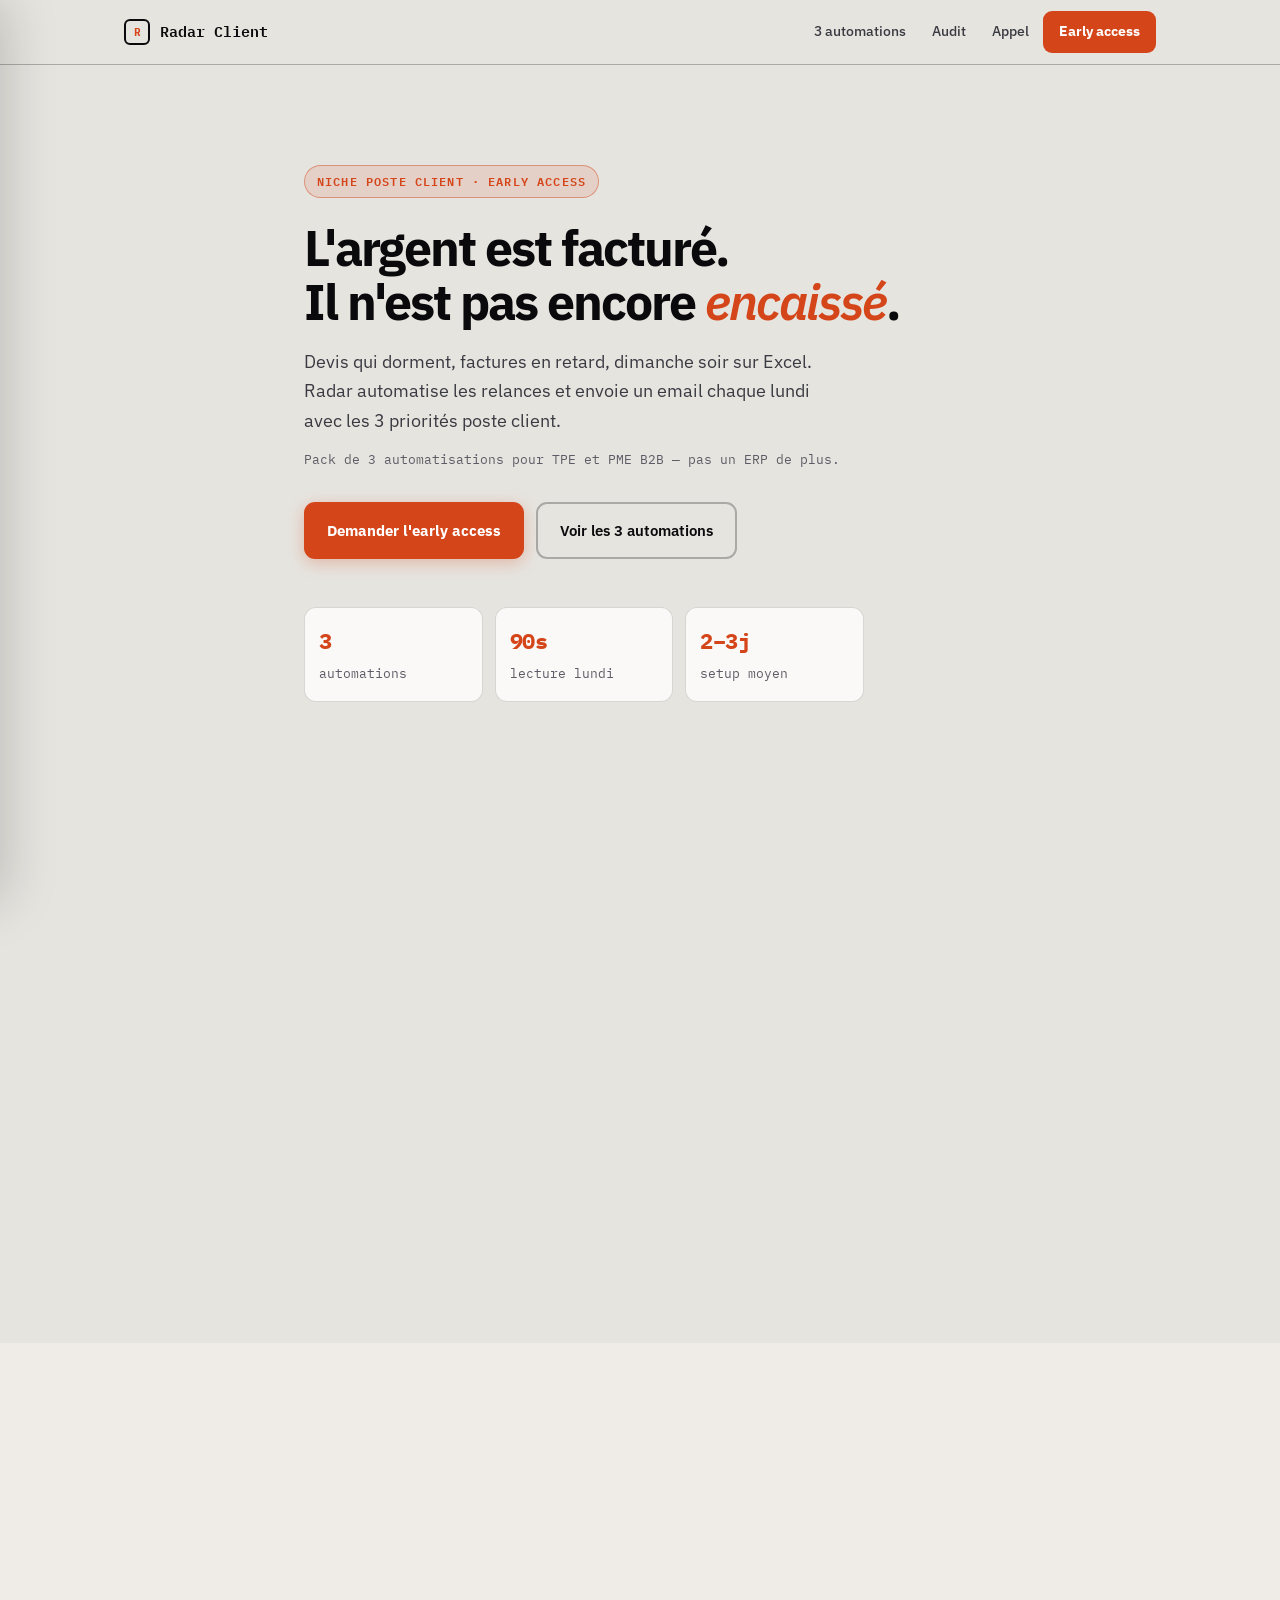
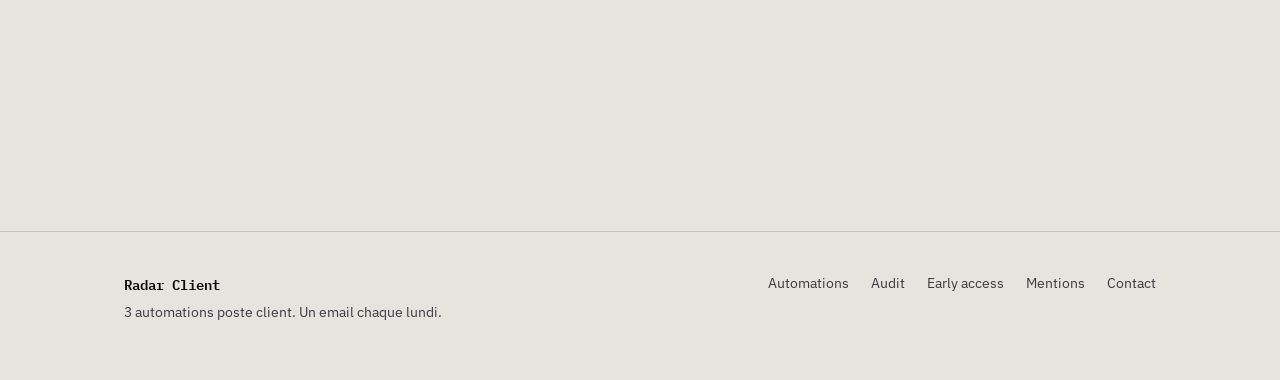
==== commit 6a223312: "SEO home: titles, canonical, JSON-LD, FAQ" ====
--- a/index.html
+++ b/index.html
@@ -3,14 +3,35 @@
 <head>
 <meta charset="UTF-8"/>
 <meta name="viewport" content="width=device-width,initial-scale=1,viewport-fit=cover"/>
-<title>Radar Client — Arrêtez de courir après l'argent déjà facturé</title>
-<meta name="description" content="3 automatisations pour le poste client TPE/PME B2B : relance devis, relance factures, email du lundi. Moins d'Excel, plus de cash."/>
+<title>Radar Client — Automatisation poste client TPE/PME B2B</title>
+<meta name="description" content="Relance devis, relance factures et email du lundi. 3 automatisations pour encaisser plus vite sans Excel le week-end. Early access 249 €/mois."/>
+<meta name="robots" content="index,follow,max-image-preview:large,max-snippet:-1,max-video-preview:-1"/>
+<meta name="author" content="Radar Client"/>
 <meta name="theme-color" content="#e6e4df"/>
-<meta property="og:title" content="Radar Client — Poste client automatisé"/>
-<meta property="og:description" content="Relances + synthèse lundi. Pack niche pour dirigeants B2B."/>
+<link rel="canonical" href="https://radar-client-weld.vercel.app/"/>
+<link rel="alternate" hreflang="fr" href="https://radar-client-weld.vercel.app/"/>
+<link rel="alternate" hreflang="x-default" href="https://radar-client-weld.vercel.app/"/>
+<meta property="og:locale" content="fr_FR"/>
+<meta property="og:type" content="website"/>
+<meta property="og:site_name" content="Radar Client"/>
+<meta property="og:title" content="Radar Client — Automatisation poste client TPE/PME B2B"/>
+<meta property="og:description" content="Relance devis, relance factures et email du lundi. 3 automatisations pour encaisser plus vite sans Excel le week-end. Early access 249 €/mois."/>
+<meta property="og:url" content="https://radar-client-weld.vercel.app/"/>
+<meta property="og:image" content="https://radar-client-weld.vercel.app/og.svg"/>
+<meta property="og:image:alt" content="Radar Client — automatisations poste client"/>
+<meta name="twitter:card" content="summary_large_image"/>
+<meta name="twitter:title" content="Radar Client — Automatisation poste client TPE/PME B2B"/>
+<meta name="twitter:description" content="Relance devis, relance factures et email du lundi. Early access 249 €/mois."/>
+<meta name="twitter:image" content="https://radar-client-weld.vercel.app/og.svg"/>
 <link rel="icon" href="/favicon.svg" type="image/svg+xml"/>
+<link rel="apple-touch-icon" href="/favicon.svg"/>
+<link rel="preconnect" href="https://fonts.googleapis.com"/>
+<link rel="preconnect" href="https://fonts.gstatic.com" crossorigin/>
 <link href="https://fonts.googleapis.com/css2?family=IBM+Plex+Mono:wght@400;500;600&family=IBM+Plex+Sans:wght@400;500;600;700&display=swap" rel="stylesheet"/>
 <link rel="stylesheet" href="/styles.css"/>
+<script type="application/ld+json">{"@context":"https://schema.org","@type":"WebSite","name":"Radar Client","url":"https://radar-client-weld.vercel.app/","description":"Automatisations poste client pour TPE et PME B2B en France.","inLanguage":"fr-FR","publisher":{"@type":"Organization","name":"Radar Client","url":"https://radar-client-weld.vercel.app/","email":"radarcleintv3@gmail.com"}}</script>
+<script type="application/ld+json">{"@context":"https://schema.org","@type":"SoftwareApplication","name":"Radar Client","applicationCategory":"BusinessApplication","operatingSystem":"Web","offers":{"@type":"Offer","price":"249","priceCurrency":"EUR","availability":"https://schema.org/OnlineOnly","description":"Pack 3 automatisations poste client — early access"},"description":"Relance devis, relance factures et email de synthèse hebdomadaire pour dirigeants TPE/PME B2B.","url":"https://radar-client-weld.vercel.app/","inLanguage":"fr-FR","provider":{"@type":"Organization","name":"Radar Client","email":"radarcleintv3@gmail.com"}}</script>
+<script type="application/ld+json">{"@context":"https://schema.org","@type":"FAQPage","mainEntity":[{"@type":"Question","name":"Qu'est-ce que Radar Client ?","acceptedAnswer":{"@type":"Answer","text":"Radar Client est un pack de 3 automatisations pour le poste client des TPE et PME B2B : relance devis, relance factures, et un email de synthèse chaque lundi."}},{"@type":"Question","name":"Combien coûte Radar Client ?","acceptedAnswer":{"@type":"Answer","text":"Le pack des 3 automatisations est proposé à 249 € par mois en early access, setup inclus."}},{"@type":"Question","name":"Radar Client remplace-t-il Pennylane ou Sellsy ?","acceptedAnswer":{"@type":"Answer","text":"Non. Radar Client est un complément : il automatise les relances et la priorisation, pas la comptabilité complète."}},{"@type":"Question","name":"Pour qui est fait Radar Client ?","acceptedAnswer":{"@type":"Answer","text":"Dirigeants de TPE et PME B2B (environ 5 à 50 salariés) avec un volume réel de devis et factures clients : transport, BTP, services, commerce."}}]}</script>
 </head>
 <body>
 <div class="nav-overlay" id="navOverlay" aria-hidden="true"></div>
@@ -26,8 +47,8 @@
 </aside>
 <nav>
   <div class="nav-inner">
-    <a href="/" class="logo"><span class="logo-mark">R</span> Radar Client</a>
-    <button class="nav-toggle" type="button" id="navToggle" aria-label="Menu" aria-expanded="false"><span></span><span></span><span></span></button>
+    <a href="/" class="logo"><span class="logo-mark" aria-hidden="true">R</span> Radar Client</a>
+    <button class="nav-toggle" type="button" id="navToggle" aria-label="Ouvrir le menu" aria-expanded="false"><span></span><span></span><span></span></button>
     <div class="nav-desk">
       <a href="/automations.html">3 automations</a>
       <a href="/audit.html">Audit</a>
@@ -41,8 +62,8 @@
   <div class="wrap hero-inner">
     <p class="eyebrow">Niche poste client · Early access</p>
     <h1>L'argent est facturé.<br>Il n'est pas encore <em>encaissé</em>.</h1>
-    <p class="lead">Devis qui dorment, factures en retard, dimanche soir sur Excel. Radar envoie les relances et un seul email chaque lundi avec les 3 priorités qui comptent.</p>
-    <p class="hero-note">Pack de 3 automatisations — pas un ERP de plus.</p>
+    <p class="lead">Devis qui dorment, factures en retard, dimanche soir sur Excel. Radar automatise les relances et envoie un email chaque lundi avec les 3 priorités poste client.</p>
+    <p class="hero-note">Pack de 3 automatisations pour TPE et PME B2B — pas un ERP de plus.</p>
     <div class="hero-actions">
       <a class="btn btn-primary" href="/early-access.html">Demander l'early access</a>
       <a class="btn btn-ghost" href="/automations.html">Voir les 3 automations</a>
@@ -54,6 +75,7 @@
     </div>
   </div>
 </header>
+<main>
 <section>
   <div class="wrap">
     <p class="section-label reveal">Le problème</p>
@@ -64,9 +86,9 @@
         <li><span class="x">×</span> Factures en retard sans process clair</li>
         <li><span class="x">×</span> Excel / tableaux ouverts le week-end</li>
         <li><span class="x">×</span> Outils compta puissants… mais silencieux</li>
-        <li><span class="x">×</span> Aucune vue “que faire cette semaine ?”</li>
+        <li><span class="x">×</span> Aucune vue « que faire cette semaine ? »</li>
       </ul>
-      <div class="terminal reveal reveal-d1" aria-label="Aperçu Radar">
+      <div class="terminal reveal reveal-d1" aria-label="Aperçu simulation Radar Client">
         <div class="term-bar"><span class="term-dot r"></span><span class="term-dot y"></span><span class="term-dot g"></span><span class="term-title">radar — session live</span></div>
         <div class="term-body" id="termType"></div>
       </div>
@@ -76,12 +98,12 @@
 <section class="sec-soft">
   <div class="wrap">
     <p class="section-label reveal">La solution</p>
-    <h2 class="reveal">3 automatisations. Une niche. Zéro dashboard obligatoire.</h2>
-    <p class="lead reveal" style="margin-bottom:36px">On n'automatise pas “tout”. On attaque devis, factures, et le brief du lundi.</p>
+    <h2 class="reveal">3 automatisations poste client. Une niche. Zéro dashboard obligatoire.</h2>
+    <p class="lead reveal" style="margin-bottom:36px">On n'automatise pas « tout ». On attaque devis, factures, et le brief du lundi pour accélérer l'encaissement.</p>
     <div class="grid-3">
-      <div class="card reveal reveal-d1"><span class="badge">01</span><h3>Relance devis</h3><p>Échéance proche ou dépassée. Ton adapté. Historique écrit. Jamais le mot « Relance » dans l'objet.</p></div>
-      <div class="card reveal reveal-d2"><span class="badge">02</span><h3>Relance factures</h3><p>Émises, en attente, en retard. Escalade progressive. Pas de remise promise. Ambiguïté = humain.</p></div>
-      <div class="card reveal reveal-d3"><span class="badge">03</span><h3>Cerveau — lundi</h3><p>Un email : priorité de la semaine, score risque, délais. ~90 secondes. Chiffres issus de vos données.</p></div>
+      <article class="card reveal reveal-d1"><span class="badge">01</span><h3>Relance devis</h3><p>Échéance proche ou dépassée. Ton adapté. Historique écrit. Jamais le mot « Relance » dans l'objet.</p></article>
+      <article class="card reveal reveal-d2"><span class="badge">02</span><h3>Relance factures</h3><p>Émises, en attente, en retard. Escalade progressive. Pas de remise promise. Ambiguïté = humain.</p></article>
+      <article class="card reveal reveal-d3"><span class="badge">03</span><h3>Cerveau — lundi</h3><p>Un email : priorité de la semaine, score risque, délais. ~90 secondes. Chiffres issus de vos données.</p></article>
     </div>
     <p style="margin-top:28px" class="reveal"><a class="btn btn-ghost" href="/automations.html">Détail des 3 automations →</a></p>
   </div>
@@ -98,7 +120,19 @@
     </div>
   </div>
 </section>
-<section class="sec-soft">
+<section class="sec-soft" id="faq">
+  <div class="wrap">
+    <p class="section-label reveal">FAQ</p>
+    <h2 class="reveal">Questions fréquentes</h2>
+    <div class="grid-2" style="margin-top:28px">
+      <article class="card reveal"><h3>Radar Client, c'est quoi ?</h3><p>Un pack de 3 automatisations poste client : relance devis, relance factures, email de synthèse chaque lundi. Pour encaisser plus vite sans vivre dans Excel.</p></article>
+      <article class="card reveal reveal-d1"><h3>Combien ça coûte ?</h3><p>249 € / mois en early access pour le pack des 3, setup inclus. Places limitées.</p></article>
+      <article class="card reveal"><h3>Ça remplace Pennylane / Sellsy ?</h3><p>Non. C'est un complément : priorisation et relances. Votre outil compta reste la source de vérité.</p></article>
+      <article class="card reveal reveal-d1"><h3>Pour qui ?</h3><p>Dirigeants TPE/PME B2B (5–50 salariés) avec un vrai volume de devis et factures : transport, BTP, services, commerce.</p></article>
+    </div>
+  </div>
+</section>
+<section>
   <div class="wrap">
     <div class="price-box reveal">
       <div>
@@ -111,6 +145,7 @@
     <p style="margin-top:24px;color:var(--soft);font-size:.95rem" class="reveal">Process hors pack ? <a href="/audit.html" style="color:var(--accent);text-decoration:underline">Demander un audit custom</a></p>
   </div>
 </section>
+</main>
 <footer>
   <div class="wrap footer-inner">
     <div><div class="footer-brand">Radar Client</div><p>3 automations poste client. Un email chaque lundi.</p></div>
